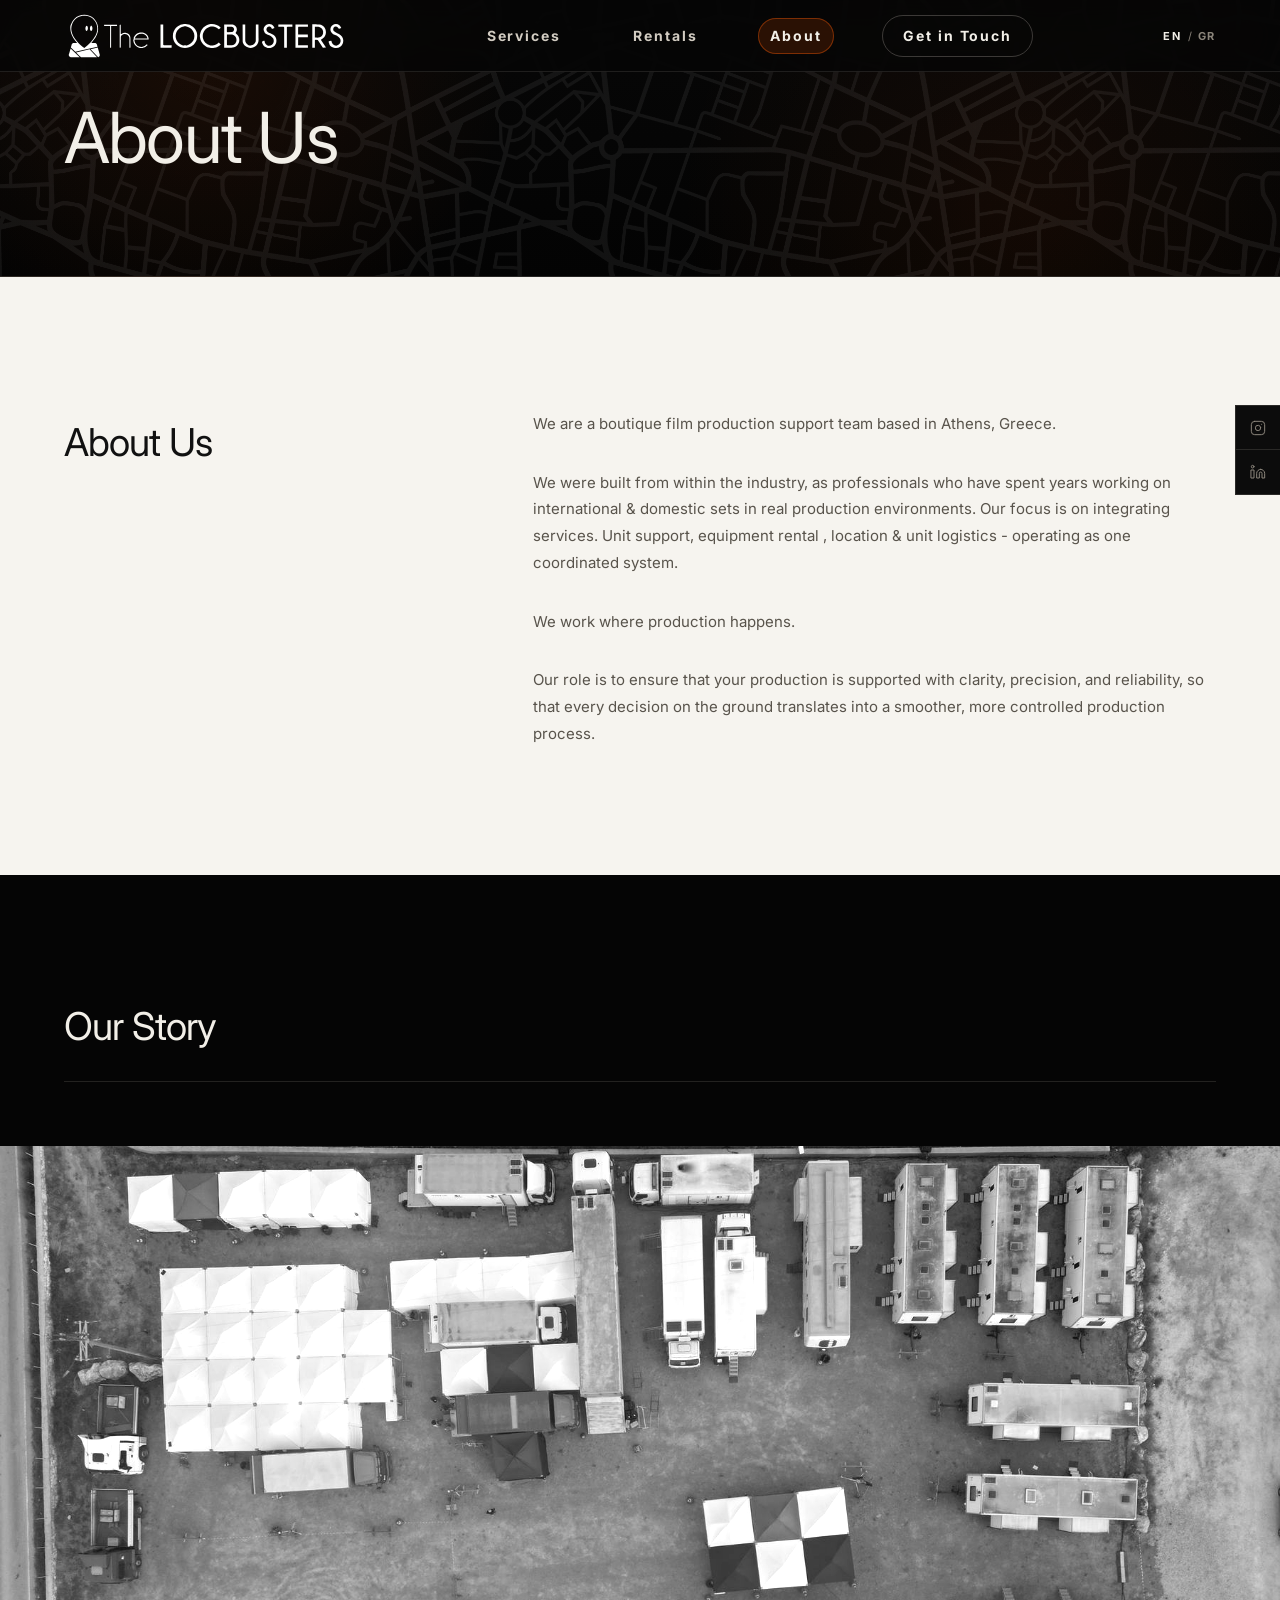
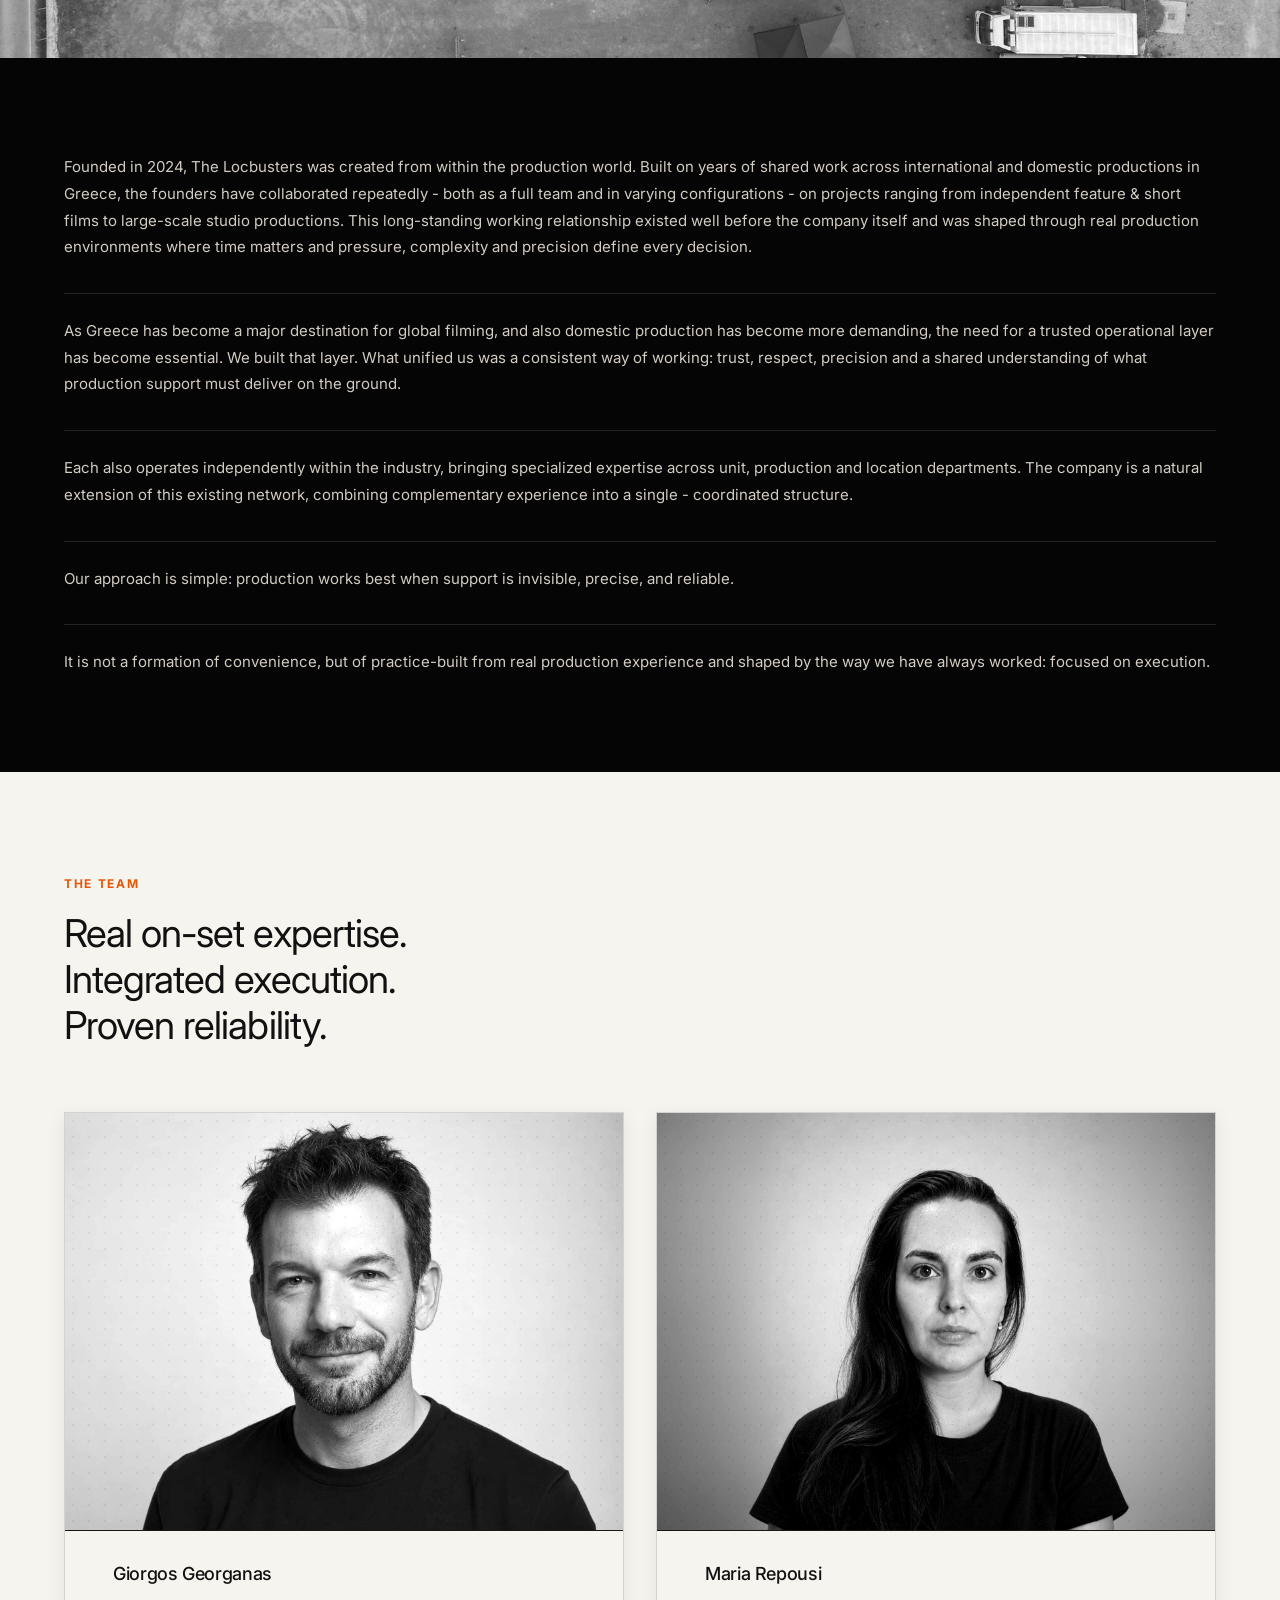
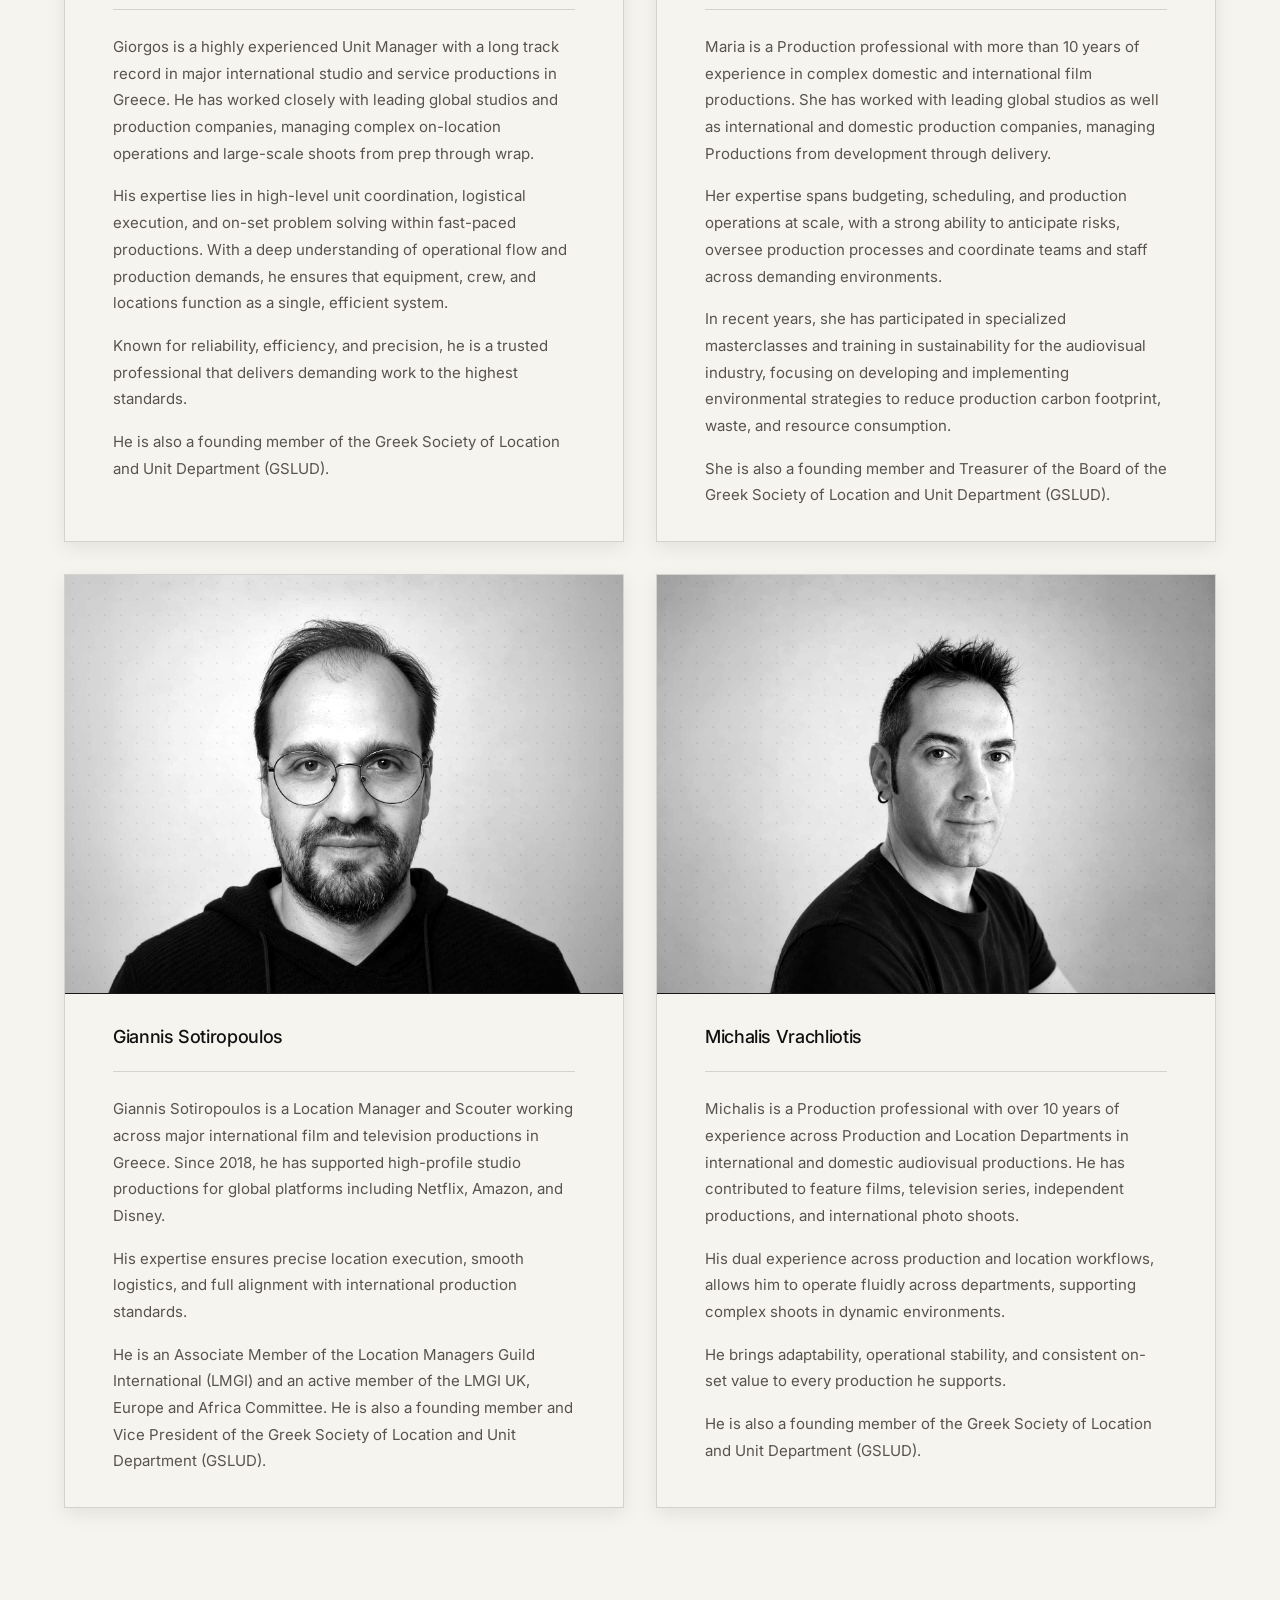
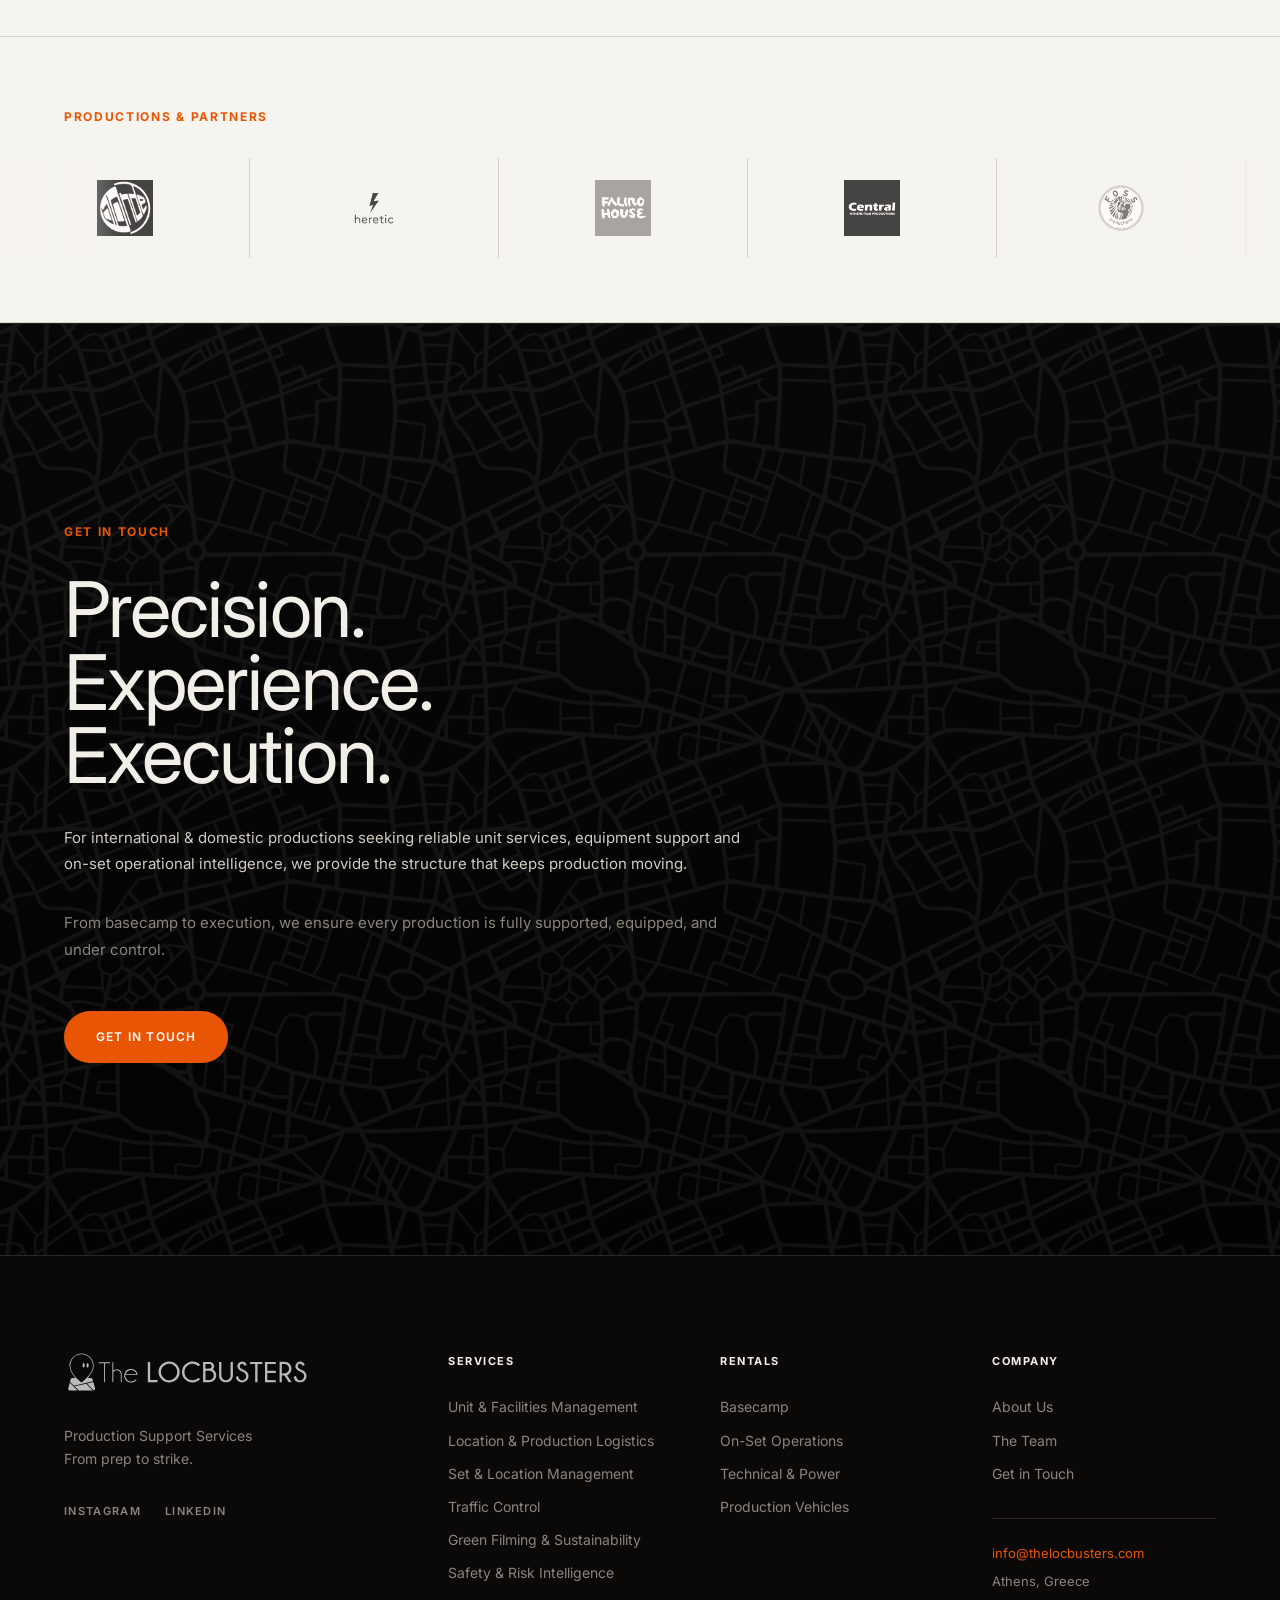
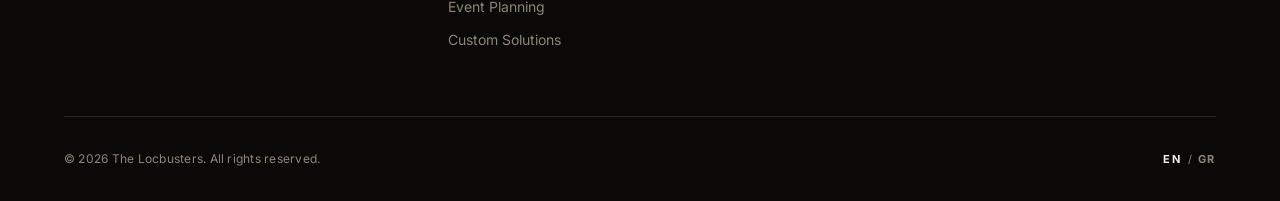
==== about/index.html @ 9f31e363 "Implement clean URLs via folder/index.html structure. - Add about/, services/, rentals/, contact/ su" ====
<!DOCTYPE html>
<html lang="en">
<head>
  <meta charset="UTF-8" />
  <meta name="viewport" content="width=device-width, initial-scale=1.0" />
  <script src="/assets/js/i18n-boot.js?v=20260714a"></script>
  <link rel="icon" type="image/png" href="/assets/images/favicon.png" />
  <title>About The Locbusters | Production Support Team</title>
  <meta name="description" content="Meet The Locbusters — a Greece-based production support team delivering unit, location, and equipment solutions." />

  <!-- Open Graph -->
  <meta property="og:title" content="About The Locbusters" />
  <meta property="og:description" content="A boutique production support company built from real on-set experience in international and domestic productions." />
  <meta property="og:type" content="website" />
  <meta property="og:site_name" content="The Locbusters" />
  <meta property="og:url" content="https://thelocbusters.com/about/" />
  <meta property="og:image" content="https://thelocbusters.com/assets/images/OG_Locbusters.png?v=20260714" />
  <meta property="og:image:alt" content="The Locbusters — Production Support Services in Greece" />

  <!-- Twitter / X -->
  <meta name="twitter:card" content="summary_large_image" />
  <meta name="twitter:title" content="About The Locbusters" />
  <meta name="twitter:description" content="A boutique production support company built from real on-set experience in international and domestic productions." />
  <meta name="twitter:image" content="https://thelocbusters.com/assets/images/OG_Locbusters.png?v=20260714" />

  <link rel="preconnect" href="https://fonts.googleapis.com" />
  <link rel="preconnect" href="https://fonts.gstatic.com" crossorigin />
  <link href="https://fonts.googleapis.com/css2?family=Inter:wght@300;400;500;600&display=swap" rel="stylesheet" />

  <link rel="stylesheet" href="/assets/css/styles.css" />
  <link rel="stylesheet" href="/assets/css/services.css" />
  <link rel="stylesheet" href="/assets/css/about.css" />
  <link rel="stylesheet" href="/assets/css/boutique.css" />
</head>
<body>

  <!-- ================================================
       SOCIAL FLOATING WIDGET
  ================================================ -->
  <div class="social-widget" aria-label="Social Media Links">
    <a href="#" class="social-widget__link" aria-label="Instagram" target="_blank" rel="noopener noreferrer">
      <svg width="16" height="16" viewBox="0 0 24 24" fill="none" stroke="currentColor" stroke-width="1.5" stroke-linecap="round" stroke-linejoin="round">
        <rect x="2" y="2" width="20" height="20" rx="5" ry="5"/>
        <path d="M16 11.37A4 4 0 1 1 12.63 8 4 4 0 0 1 16 11.37z"/>
        <line x1="17.5" y1="6.5" x2="17.51" y2="6.5"/>
      </svg>
    </a>
    <a href="#" class="social-widget__link" aria-label="LinkedIn" target="_blank" rel="noopener noreferrer">
      <svg width="16" height="16" viewBox="0 0 24 24" fill="none" stroke="currentColor" stroke-width="1.5" stroke-linecap="round" stroke-linejoin="round">
        <path d="M16 8a6 6 0 0 1 6 6v7h-4v-7a2 2 0 0 0-2-2 2 2 0 0 0-2 2v7h-4v-7a6 6 0 0 1 6-6z"/>
        <rect x="2" y="9" width="4" height="12"/>
        <circle cx="4" cy="4" r="2"/>
      </svg>
    </a>
  </div>

  <!-- ================================================
       HEADER
  ================================================ -->
  <header class="header" id="header">
    <div class="container">
      <div class="header__inner">
        <a href="/" class="header__logo" aria-label="The Locbusters Home">
          <img src="/assets/images/logo.svg" alt="The Locbusters" class="header__logo-img" />
        </a>
        <nav class="header__nav" aria-label="Main navigation">
          <a href="/services/" class="header__nav-link" data-i18n="nav.services">Services</a>
          <a href="/rentals/" class="header__nav-link" data-i18n="nav.rentals">Rentals</a>
          <a href="/about/" class="header__nav-link header__nav-link--active" data-i18n="nav.about">About</a>
          <a href="/contact/" class="header__nav-link header__nav-link--cta" data-i18n="nav.contact">Get in Touch</a>
        </nav>
        <div class="header__actions">
          <div class="lang-switch">
            <button class="lang-switch__btn active" data-lang="en">EN</button>
            <span class="lang-switch__sep">/</span>
            <button class="lang-switch__btn" data-lang="gr">GR</button>
          </div>
          <button class="hamburger" id="hamburger" aria-label="Toggle menu" aria-expanded="false">
            <span class="hamburger__line"></span>
            <span class="hamburger__line"></span>
          </button>
        </div>
      </div>
    </div>
  </header>

  <div class="mobile-menu" id="mobileMenu" aria-hidden="true">
    <nav class="mobile-menu__nav">
      <a href="/services/" class="mobile-menu__link" data-i18n="nav.services">Services</a>
      <a href="/rentals/" class="mobile-menu__link" data-i18n="nav.rentals">Rentals</a>
      <a href="/about/" class="mobile-menu__link" data-i18n="nav.about">About</a>
      <a href="/contact/" class="mobile-menu__link" data-i18n="nav.contact">Get in Touch</a>
    </nav>
    <div class="mobile-menu__footer">
      <div class="lang-switch">
        <button class="lang-switch__btn active" data-lang="en">EN</button>
        <span class="lang-switch__sep">/</span>
        <button class="lang-switch__btn" data-lang="gr">GR</button>
      </div>
      <div class="mobile-menu__social">
        <a href="#">IG</a><a href="#">LN</a>
      </div>
    </div>
  </div>

  <main>

    <!-- ================================================
         01 HERO
    ================================================ -->
    <section class="pg-hero pg-hero--about">
      <div class="pg-hero__bg-grid" aria-hidden="true"></div>
      <div class="container">
        <div class="abt-hero__inner abt-hero__inner--solo">
          <div class="abt-hero__content">
            <h1 class="pg-hero__title" data-i18n="aboutPage.title">About Us</h1>
          </div>
        </div>
      </div>
    </section>

    <!-- ================================================
         03 ABOUT + STORY (MERGED)
    ================================================ -->
    <section class="abt-text section section--light" aria-labelledby="abt-heading">
      <div class="container">
        <div class="abt-text__inner">
          <div class="abt-text__label reveal">
            <h2 class="abt-text__heading" id="abt-heading" data-i18n="aboutPage.abtHeading">About Us</h2>
          </div>
          <div class="abt-text__body reveal">
            <p data-i18n="aboutPage.abt.p1">We are a boutique film production support team based in Athens, Greece.</p>
            <p data-i18n="aboutPage.abt.p2">We were built from within the industry, as professionals who have spent years working on international &amp; domestic sets in real production environments.</p>
            <p data-i18n="aboutPage.abt.p3">Our focus is on integrating services. Unit support, equipment rental , location &amp; unit logistics - operating as one coordinated system.</p>
            <p data-i18n="aboutPage.abt.p4">We work where production happens.</p>
            <p data-i18n="aboutPage.abt.p5">Our role is to ensure that your production is supported with clarity, precision, and reliability, so that every decision on the ground translates into a smoother, more controlled production process.</p>
          </div>
        </div>
      </div>
    </section>

    <section class="abt-story section" aria-labelledby="story-heading">
      <div class="container">

        <div class="abt-story__header reveal">
          <h2 class="section-title" id="story-heading" data-i18n="aboutPage.storyLabel">Our Story</h2>
        </div>

      </div>

      <div class="abt-story__media reveal">
        <img src="/assets/images/story-aerial.jpg" alt="Aerial view of a production set in Greece" class="abt-story__media-img" loading="lazy" />
      </div>

      <div class="container">

        <div class="abt-story__prose reveal">
          <p class="abt-story__para" data-i18n="aboutPage.story.p1">Founded in 2024, The Locbusters was created from within the production world. Built on years of shared work across international and domestic productions, the founders have collaborated repeatedly - both as a full team and in varying configurations - on projects ranging from independent feature &amp; short films to large-scale studio productions.</p>
          <p class="abt-story__para" data-i18n="aboutPage.story.p1b">This long-standing working relationship existed well before the company itself and was shaped through real production environments where time matters and pressure, complexity and precision define every decision.</p>
          <p class="abt-story__para" data-i18n="aboutPage.story.p2">As Greece has become a major destination for global filming, and also domestic production has become more demanding, the need for a trusted operational layer has become essential. We built that layer.</p>
          <p class="abt-story__para" data-i18n="aboutPage.story.p2b">What unified us was a consistent way of working: trust, respect, precision and a shared understanding of what production support must deliver on the ground.</p>
          <p class="abt-story__para" data-i18n="aboutPage.story.p3">Each also operates independently within the industry, bringing specialized expertise across unit, production and location departments. The company is a natural extension of this existing network, combining complementary experience into a single coordinated structure.</p>
          <p class="abt-story__para" data-i18n="aboutPage.story.p4">Our approach is simple: production works best when support is invisible, precise, and reliable.</p>
          <p class="abt-story__para" data-i18n="aboutPage.story.p5">It is not a formation of convenience, but of practice - built from real production experience and shaped by the way we have always worked: focused on execution.</p>
        </div>
      </div>
    </section>

    <!-- ================================================
         05 TEAM
    ================================================ -->
    <section class="abt-team section section--light" id="team" aria-labelledby="team-heading">
      <div class="container">

        <div class="section-header abt-team__header reveal">
          <p class="section-label" data-i18n="aboutPage.teamLabel">The Team</p>
          <div>
            <h2 class="section-title section-title--dark" id="team-heading" data-i18n="aboutPage.teamHeading">Real on-set expertise.<br />Integrated execution.<br />Proven reliability.</h2>
          </div>
        </div>

        <div class="team-grid">

          <!-- Giorgos Georganas -->
          <article class="team-member reveal" aria-label="Giorgos Georganas">
            <div class="team-member__photo" aria-hidden="true">
              <img src="/assets/images/Portraits/George.jpeg" alt="Giorgos Georganas" class="team-member__img" />
              <div class="team-member__photo-grid"></div>
            </div>
            <div class="team-member__body">
              <div class="team-member__header">
                <h3 class="team-member__name" data-i18n="aboutPage.giorgos.name">Giorgos Georganas</h3>
              </div>
              <div class="team-member__bio">
                <p data-i18n="aboutPage.giorgos.bio1">Giorgos is a highly experienced Unit Manager with a long track record in major international studio and service productions in Greece.</p>
                <p data-i18n="aboutPage.giorgos.bio2">He has worked closely with leading global studios and production companies, managing complex on-location operations and large-scale shoots from prep through wrap. His expertise lies in high-level unit coordination, logistical execution, and on-set problem solving within fast-paced productions.</p>
                <p data-i18n="aboutPage.giorgos.bio3">With a deep understanding of operational flow and production demands, he ensures that equipment, crew, and locations function as a single, efficient system. Known for reliability, efficiency, and precision, he is a trusted professional that delivers demanding work to the highest standards.</p>
                <p data-i18n="aboutPage.giorgos.bio4">He is also a founding member of the Greek Society of Location and Unit Department (GSLUD).</p>
              </div>
            </div>
          </article>

          <!-- Maria Repousi -->
          <article class="team-member reveal" aria-label="Maria Repousi">
            <div class="team-member__photo" aria-hidden="true">
              <img src="/assets/images/Portraits/Maria.jpeg" alt="Maria Repousi" class="team-member__img" />
              <div class="team-member__photo-grid"></div>
            </div>
            <div class="team-member__body">
              <div class="team-member__header">
                <h3 class="team-member__name" data-i18n="aboutPage.maria.name">Maria Repousi</h3>
              </div>
              <div class="team-member__bio">
                <p data-i18n="aboutPage.maria.bio1">Maria is a Production professional with more than 10 years of experience in complex domestic and international film productions. She has worked with leading global studios as well as international and domestic production companies, managing Productions from development through delivery.</p>
                <p data-i18n="aboutPage.maria.bio2">Her expertise spans budgeting, scheduling, and production operations at scale, with a strong ability to anticipate risks, oversee production processes and coordinate teams and staff across demanding environments.</p>
                <p data-i18n="aboutPage.maria.bio3">In recent years, she has participated in specialized masterclasses and training in sustainability for the audiovisual industry, focusing on developing and implementing environmental strategies to reduce production carbon footprint, waste, and resource consumption.</p>
                <p data-i18n="aboutPage.maria.bio4"></p>
                <p data-i18n="aboutPage.maria.bio5">She is also a founding member and Treasurer of the Board of the Greek Society of Location and Unit Department (GSLUD).</p>
              </div>
            </div>
          </article>

          <!-- Giannis Sotiropoulos -->
          <article class="team-member reveal" aria-label="Giannis Sotiropoulos">
            <div class="team-member__photo" aria-hidden="true">
              <img src="/assets/images/Portraits/Giannis.jpeg" alt="Giannis Sotiropoulos" class="team-member__img" />
              <div class="team-member__photo-grid"></div>
            </div>
            <div class="team-member__body">
              <div class="team-member__header">
                <h3 class="team-member__name" data-i18n="aboutPage.giannis.name">Giannis Sotiropoulos</h3>
              </div>
              <div class="team-member__bio">
                <p data-i18n="aboutPage.giannis.bio1">Giannis Sotiropoulos is a Location Manager and Scouter working across major international film and television productions in Greece. Since 2018, he has supported high-profile studio productions for global platforms including Netflix, Amazon, and Disney.</p>
                <p data-i18n="aboutPage.giannis.bio2">His expertise ensures precise location execution, smooth logistics, and full alignment with international production standards.</p>
                <p data-i18n="aboutPage.giannis.bio3">He is an Associate Member of the Location Managers Guild International (LMGI) and an active member of the LMGI UK, Europe and Africa Committee. He is also a founding member and Vice President of the Greek Society of Location and Unit Department (GSLUD).</p>
              </div>
            </div>
          </article>

          <!-- Michalis Vrachliotis -->
          <article class="team-member reveal" aria-label="Michalis Vrachliotis">
            <div class="team-member__photo" aria-hidden="true">
              <img src="/assets/images/Portraits/Michalis.jpeg" alt="Michalis Vrachliotis" class="team-member__img" />
              <div class="team-member__photo-grid"></div>
            </div>
            <div class="team-member__body">
              <div class="team-member__header">
                <h3 class="team-member__name" data-i18n="aboutPage.michalis.name">Michalis Vrachliotis</h3>
              </div>
              <div class="team-member__bio">
                <p data-i18n="aboutPage.michalis.bio1">Michalis is a Production professional with over 10 years of experience across Production and Location Departments in international and domestic audiovisual productions. He has contributed to feature films, television series, independent productions, and international photo shoots.</p>
                <p data-i18n="aboutPage.michalis.bio2">His dual experience across production and location workflows, allows him to operate fluidly across departments, supporting complex shoots in dynamic environments.</p>
                <p data-i18n="aboutPage.michalis.bio3">He brings adaptability, operational stability, and consistent on-set value to every production he supports.</p>
                <p data-i18n="aboutPage.michalis.bio4">He is also a founding member of the Greek Society of Location and Unit Department (GSLUD).</p>
              </div>
            </div>
          </article>

        </div>
      </div>
    </section>

    <!-- ================================================
         CLIENT STRIP
    ================================================ -->
    <section class="clients" aria-labelledby="clients-heading">
      <div class="container">
        <p class="clients__label section-label" id="clients-heading" data-i18n="clients.label">Productions &amp; Partners</p>
      </div>
      <div class="clients__marquee-wrap" data-i18n-aria-label="clients.marqueeAria" aria-label="Productions we have supported">
        <div class="clients__marquee" aria-hidden="true">
          <div class="clients__track">
            <div class="clients__logo-wrap"><img src="/assets/images/clients/clients-blonde.png" alt="Blonde" class="clients__logo" /></div>
            <div class="clients__logo-wrap"><img src="/assets/images/clients/clients-heretic.png" alt="Heretic" class="clients__logo" /></div>
            <div class="clients__logo-wrap"><img src="/assets/images/clients/clients-faliro_house.jpg" alt="Faliro House Productions" class="clients__logo" /></div>
            <div class="clients__logo-wrap"><img src="/assets/images/clients/clients-central.png" alt="Central Athens" class="clients__logo" /></div>
            <div class="clients__logo-wrap"><img src="/assets/images/clients/clients-foss.png" alt="Foss Productions" class="clients__logo" /></div>
            <div class="clients__logo-wrap"><img src="/assets/images/clients/clients-avaton.jpg" alt="Avaton Films" class="clients__logo" /></div>
            <div class="clients__logo-wrap"><img src="/assets/images/clients/clients-boo.png" alt="Boo Productions" class="clients__logo" /></div>
            <!-- Duplicated for seamless loop -->
            <div class="clients__logo-wrap"><img src="/assets/images/clients/clients-blonde.png" alt="Blonde" class="clients__logo" /></div>
            <div class="clients__logo-wrap"><img src="/assets/images/clients/clients-heretic.png" alt="Heretic" class="clients__logo" /></div>
            <div class="clients__logo-wrap"><img src="/assets/images/clients/clients-faliro_house.jpg" alt="Faliro House Productions" class="clients__logo" /></div>
            <div class="clients__logo-wrap"><img src="/assets/images/clients/clients-central.png" alt="Central Athens" class="clients__logo" /></div>
            <div class="clients__logo-wrap"><img src="/assets/images/clients/clients-foss.png" alt="Foss Productions" class="clients__logo" /></div>
            <div class="clients__logo-wrap"><img src="/assets/images/clients/clients-avaton.jpg" alt="Avaton Films" class="clients__logo" /></div>
            <div class="clients__logo-wrap"><img src="/assets/images/clients/clients-boo.png" alt="Boo Productions" class="clients__logo" /></div>
          </div>
        </div>
      </div>
    </section>

    <!-- ================================================
         CTA
    ================================================ -->
    <section class="cta-section" id="contact" aria-labelledby="cta-heading">
      <div class="container">
        <div class="cta-section__inner reveal">
          <p class="section-label" data-i18n="cta.label">Get in Touch</p>
          <h2 class="cta-section__title" id="cta-heading" data-i18n="cta.title">
            Precision. Experience. Execution.
          </h2>
          <p class="cta-section__sub" data-i18n="cta.sub">
            For international &amp; domestic productions seeking reliable unit services, equipment support and on-set operational intelligence, we provide the structure that keeps production moving.
          </p>
          <p class="cta-section__body" data-i18n="cta.body">
            From basecamp to execution, we ensure every production is fully supported, equipped, and under control.
          </p>
          <a href="/contact/" class="btn btn--primary" data-i18n="cta.btn">Get in Touch</a>
        </div>
      </div>
    </section>

  </main>

  <!-- ================================================
       FOOTER
  ================================================ -->
  <footer class="footer" aria-label="Site footer">
    <div class="container">
      <div class="footer__top">
        <div class="footer__brand">
          <a href="/" class="footer__logo">
            <img src="/assets/images/logo.svg" alt="The Locbusters" class="footer__logo-img" />
          </a>
          <p class="footer__tagline" data-i18n="footer.tagline">Production Support Services<br />From prep to strike.</p>
          <div class="footer__social">
            <a href="#" class="footer__social-link" target="_blank" rel="noopener noreferrer">Instagram</a>
            <a href="#" class="footer__social-link" target="_blank" rel="noopener noreferrer">LinkedIn</a>
          </div>
        </div>
        <div class="footer__nav-group">
          <p class="footer__nav-title" data-i18n="footer.servicesTitle">Services</p>
          <nav>
            <a href="/services/#unit-facilities" class="footer__nav-link" data-i18n="footer.s1">Unit &amp; Facilities Management</a>
            <a href="/services/#location-logistics" class="footer__nav-link" data-i18n="footer.s2">Location &amp; Production Logistics</a>
            <a href="/services/#set-location" class="footer__nav-link" data-i18n="footer.s3">Set &amp; Location Management</a>
            <a href="/services/#traffic-control" class="footer__nav-link" data-i18n="footer.s4">Traffic Control</a>
            <a href="/services/#green-filming" class="footer__nav-link" data-i18n="footer.s5">Green Filming &amp; Sustainability</a>
            <a href="/services/#safety-risk" class="footer__nav-link" data-i18n="footer.s6">Safety &amp; Risk Intelligence</a>
            <a href="/services/#event-planning" class="footer__nav-link" data-i18n="footer.s7">Event Planning</a>
            <a href="/services/#custom-solutions" class="footer__nav-link" data-i18n="footer.s8">Custom Solutions</a>
          </nav>
        </div>
        <div class="footer__nav-group">
          <p class="footer__nav-title" data-i18n="footer.rentalsTitle">Rentals</p>
          <nav>
            <a href="/rentals/#basecamp" class="footer__nav-link" data-i18n="footer.r1">Basecamp</a>
            <a href="/rentals/#on-set-ops" class="footer__nav-link" data-i18n="footer.r2">On-Set Operations</a>
            <a href="/rentals/#technical-power" class="footer__nav-link" data-i18n="footer.r3">Technical &amp; Power</a>
            <a href="/rentals/#vehicles" class="footer__nav-link" data-i18n="footer.r4">Production Vehicles</a>
          </nav>
        </div>
        <div class="footer__nav-group">
          <p class="footer__nav-title" data-i18n="footer.companyTitle">Company</p>
          <nav>
            <a href="/about/" class="footer__nav-link" data-i18n="footer.about">About Us</a>
            <a href="/about/#team" class="footer__nav-link" data-i18n="footer.team">The Team</a>
            <a href="/contact/" class="footer__nav-link" data-i18n="footer.contact">Get in Touch</a>
          </nav>
          <div class="footer__contact">
            <a href="mailto:info@thelocbusters.com" class="footer__contact-link">info@thelocbusters.com</a>
            <p class="footer__contact-text" data-i18n="footer.location">Athens, Greece</p>
          </div>
        </div>
      </div>
      <div class="footer__bottom">
        <p class="footer__copy" data-i18n="footer.copy">&copy; 2026 The Locbusters. All rights reserved.</p>
        <div class="footer__bottom-right">
          <div class="lang-switch">
            <button class="lang-switch__btn active" data-lang="en">EN</button>
            <span class="lang-switch__sep">/</span>
            <button class="lang-switch__btn" data-lang="gr">GR</button>
          </div>
        </div>
      </div>
    </div>
  </footer>

  <script src="/assets/js/main.js?v=20260714a"></script>

</body>
</html>
---- assets/css/styles.css ----
/* ==========================================================
   THE LOCBUSTERS - Main Stylesheet
   Design System: Minimal · Operational · Premium
   ========================================================== */

/* ----------------------------------------------------------
   01. DESIGN TOKENS
   ---------------------------------------------------------- */
:root {
  /* Colors - Dark base with light accent sections */
  --c-bg:           #0A0A0A;
  --c-surface:      #111111;
  --c-surface-2:    #181818;
  --c-dark:         #050505;

  --c-light-bg:     #F6F4F0;
  --c-light-surface:#ECEAE6;

  --c-text:         #F0EDE6;
  --c-text-dim:     #A8A49E;
  --c-text-muted:   #5A5752;

  --c-dark-text:    #0A0A0A;
  --c-dark-text-dim:#4A4845;

  --c-accent:       #E85505;
  --c-accent-hover: #F16A22;

  --c-border:       rgba(240, 237, 230, 0.07);
  --c-border-med:   rgba(240, 237, 230, 0.12);
  --c-border-hover: rgba(240, 237, 230, 0.22);

  --c-border-dark:  rgba(10, 10, 10, 0.08);

  /* Typography */
  --font: 'Inter', -apple-system, BlinkMacSystemFont, 'Segoe UI', sans-serif;

  /* Spacing (8px grid) */
  --sp-1:  0.5rem;    /* 8px  */
  --sp-2:  1rem;      /* 16px */
  --sp-3:  1.5rem;    /* 24px */
  --sp-4:  2rem;      /* 32px */
  --sp-5:  3rem;      /* 48px */
  --sp-6:  4rem;      /* 64px */
  --sp-7:  6rem;      /* 96px */
  --sp-8:  8rem;      /* 128px */
  --sp-9:  12rem;     /* 192px */

  /* Layout */
  --max-w:      1400px;
  --gutter:     clamp(1.5rem, 5vw, 5rem);
  --header-h:   72px;

  /* Transitions */
  --t-fast:   0.15s ease;
  --t-base:   0.3s cubic-bezier(0.4, 0, 0.2, 1);
  --t-slow:   0.6s cubic-bezier(0.4, 0, 0.2, 1);
}

/* ----------------------------------------------------------
   02. RESET & BASE
   ---------------------------------------------------------- */
*, *::before, *::after {
  box-sizing: border-box;
  margin: 0;
  padding: 0;
}

html {
  font-size: 16px;
  scroll-behavior: smooth;
  -webkit-font-smoothing: antialiased;
  -moz-osx-font-smoothing: grayscale;
  text-rendering: optimizeLegibility;
  /* Keep horizontal overflow off body — iOS Safari breaks position:fixed when body clips overflow */
}

body {
  font-family: var(--font);
  background-color: var(--c-bg);
  color: var(--c-text);
  line-height: 1.65;
}

main {
  overflow-x: clip;
}

@supports not (overflow: clip) {
  main {
    overflow-x: hidden;
  }
}

a {
  color: inherit;
  text-decoration: none;
}

img, svg {
  display: block;
  max-width: 100%;
}

ul, ol {
  list-style: none;
}

button {
  cursor: pointer;
  border: none;
  background: none;
  font-family: inherit;
  color: inherit;
}

/* ----------------------------------------------------------
   03. LAYOUT UTILITIES
   ---------------------------------------------------------- */
.container {
  width: 100%;
  max-width: var(--max-w);
  margin: 0 auto;
  padding: 0 var(--gutter);
}

.section {
  padding: var(--sp-8) 0;
}

.section--light {
  background-color: var(--c-light-bg);
  color: var(--c-dark-text);
}

.section--dark {
  background-color: var(--c-dark);
}

.section-header {
  display: grid;
  grid-template-columns: auto 1fr;
  gap: var(--sp-5);
  align-items: start;
  margin-bottom: var(--sp-7);
  padding-bottom: var(--sp-5);
  border-bottom: 1px solid var(--c-border);
}

.section--light .section-header {
  border-bottom-color: var(--c-border-dark);
}

/* ----------------------------------------------------------
   04. TYPOGRAPHY SYSTEM
   ---------------------------------------------------------- */
.section-label {
  font-size: 0.6875rem;
  font-weight: 600;
  letter-spacing: 0.18em;
  text-transform: uppercase;
  color: var(--c-accent);
  padding-top: 0.35rem;
}

.section-title {
  font-size: clamp(1.625rem, 3vw, 2.625rem);
  font-weight: 400;
  letter-spacing: -0.025em;
  line-height: 1.12;
  color: var(--c-text);
}

.section-title--dark {
  color: var(--c-dark-text);
}

/* ----------------------------------------------------------
   05. BUTTONS & LINKS
   ---------------------------------------------------------- */
.btn {
  display: inline-flex;
  align-items: center;
  justify-content: center;
  gap: var(--sp-1);
  min-height: 2.75rem;
  font-size: 0.75rem;
  font-weight: 600;
  letter-spacing: 0.1em;
  text-transform: uppercase;
  padding: 1rem 2rem;
  transition: var(--t-base);
  white-space: nowrap;
}

.btn--primary {
  background-color: var(--c-text);
  color: var(--c-bg);
}

.btn--primary:hover {
  background-color: var(--c-accent);
  color: var(--c-dark);
}

.btn--outline {
  border: 1px solid var(--c-border-med);
  color: var(--c-text);
}

.btn--outline:hover {
  border-color: var(--c-border-hover);
  background-color: rgba(240, 237, 230, 0.04);
}

.btn--large {
  padding: 1.25rem 3rem;
  font-size: 0.8125rem;
}

.link-arrow {
  display: inline-flex;
  align-items: center;
  gap: 0.4rem;
  font-size: 0.75rem;
  font-weight: 600;
  letter-spacing: 0.12em;
  text-transform: uppercase;
  color: var(--c-accent);
  transition: var(--t-base);
}

.link-arrow::after {
  content: '→';
  transition: transform var(--t-base);
}

.link-arrow:hover::after {
  transform: translateX(4px);
}

.link-arrow--dark {
  color: var(--c-dark-text);
}

.link-arrow--dark::after {
  color: var(--c-accent);
}

/* ----------------------------------------------------------
   06. SCROLL REVEAL ANIMATION
   ---------------------------------------------------------- */
.reveal {
  opacity: 0;
  transform: translateY(24px);
  transition: opacity 0.7s cubic-bezier(0.4, 0, 0.2, 1),
              transform 0.7s cubic-bezier(0.4, 0, 0.2, 1);
}

.reveal.is-visible {
  opacity: 1;
  transform: translateY(0);
}

.reveal:nth-child(2) { transition-delay: 0.08s; }
.reveal:nth-child(3) { transition-delay: 0.16s; }
.reveal:nth-child(4) { transition-delay: 0.24s; }
.reveal:nth-child(5) { transition-delay: 0.32s; }
.reveal:nth-child(6) { transition-delay: 0.40s; }

/* ----------------------------------------------------------
   07. SOCIAL FLOATING WIDGET
   ---------------------------------------------------------- */
.social-widget {
  position: fixed;
  right: 0;
  top: 50%;
  transform: translateY(-50%);
  z-index: 90;
  display: flex;
  flex-direction: column;
  gap: 0;
  background: var(--c-surface);
  border: 1px solid var(--c-border);
  border-right: none;
}

.social-widget__link {
  display: flex;
  align-items: center;
  justify-content: center;
  width: 44px;
  height: 44px;
  color: var(--c-text-muted);
  transition: var(--t-base);
  border-bottom: 1px solid var(--c-border);
}

.social-widget__link:last-child {
  border-bottom: none;
}

.social-widget__link:hover {
  color: var(--c-text);
  background-color: var(--c-surface-2);
}

/* ----------------------------------------------------------
   08. HEADER
   ---------------------------------------------------------- */
.header {
  position: fixed;
  top: 0;
  left: 0;
  right: 0;
  z-index: 1000;
  height: var(--header-h);
  -webkit-transform: translateZ(0);
  transform: translateZ(0);
  transition: background-color var(--t-base), border-color var(--t-base);
  border-bottom: 1px solid transparent;
}

.header.is-scrolled {
  background-color: rgba(10, 10, 10, 0.92);
  backdrop-filter: blur(16px);
  -webkit-backdrop-filter: blur(16px);
  border-bottom-color: var(--c-border);
}

.header__inner {
  display: flex;
  align-items: center;
  justify-content: space-between;
  height: var(--header-h);
  gap: var(--sp-4);
}

/* Logo */
.header__logo {
  flex-shrink: 0;
  display: flex;
  align-items: center;
}

.header__logo-img {
  height: 46px;
  width: auto;
}

/* Nav */
.header__nav {
  display: flex;
  align-items: center;
  gap: var(--sp-5);
}

.header__nav-link {
  font-size: 0.8rem;
  font-weight: 500;
  letter-spacing: 0.06em;
  color: var(--c-text-dim);
  transition: color var(--t-fast);
  position: relative;
}

.header__nav-link::after {
  content: '';
  position: absolute;
  bottom: -3px;
  left: 0;
  width: 0;
  height: 1px;
  background: var(--c-accent);
  transition: width var(--t-base);
}

.header__nav-link:hover {
  color: var(--c-text);
}

.header__nav-link:hover::after {
  width: 100%;
}

.header__nav-link--cta {
  padding: 0.5rem 1.25rem;
  border: 1px solid var(--c-border-med);
  color: var(--c-text);
  letter-spacing: 0.08em;
  font-size: 0.75rem;
}

.header__nav-link--cta::after {
  display: none;
}

.header__nav-link--cta:hover {
  border-color: var(--c-border-hover);
  background-color: rgba(240, 237, 230, 0.05);
}

/* Header Actions */
.header__actions {
  display: flex;
  align-items: center;
  gap: var(--sp-3);
}

/* Language Switch */
.lang-switch {
  display: flex;
  align-items: center;
  gap: 0.4rem;
}

.lang-switch__btn {
  font-size: 0.6875rem;
  font-weight: 600;
  letter-spacing: 0.1em;
  text-transform: uppercase;
  color: var(--c-text-muted);
  transition: color var(--t-fast);
  padding: 2px 0;
}

.lang-switch__btn.active,
.lang-switch__btn:hover {
  color: var(--c-text);
}

.lang-switch__sep {
  font-size: 0.6875rem;
  color: var(--c-text-muted);
}

.lang-switch--light .lang-switch__btn {
  color: var(--c-dark-text-dim);
}

.lang-switch--light .lang-switch__btn.active,
.lang-switch--light .lang-switch__btn:hover {
  color: var(--c-dark-text);
}

.lang-switch--light .lang-switch__sep {
  color: var(--c-dark-text-dim);
}

/* Hamburger */
.hamburger {
  display: none;
  flex-direction: column;
  align-items: center;
  justify-content: center;
  gap: 5px;
  width: 44px;
  height: 44px;
  margin-right: -10px;
  padding: 0;
  -webkit-appearance: none;
  appearance: none;
}

.hamburger__line {
  display: block;
  width: 24px;
  height: 1.5px;
  background: var(--c-text);
  transition: var(--t-base);
  transform-origin: center;
}

.hamburger.is-open .hamburger__line:first-child {
  transform: translateY(3.25px) rotate(45deg);
}

.hamburger.is-open .hamburger__line:last-child {
  transform: translateY(-3.25px) rotate(-45deg);
}

/* Mobile Menu */
.mobile-menu {
  position: fixed;
  top: var(--header-h);
  left: 0;
  right: 0;
  bottom: 0;
  height: calc(100dvh - var(--header-h));
  background-color: var(--c-surface);
  z-index: 999;
  display: flex;
  flex-direction: column;
  justify-content: space-between;
  padding: var(--sp-5) var(--gutter) var(--sp-5);
  padding-bottom: calc(var(--sp-5) + env(safe-area-inset-bottom, 0px));
  transform: translateX(100%);
  transition: transform 0.4s cubic-bezier(0.4, 0, 0.2, 1);
  -webkit-overflow-scrolling: touch;
  overscroll-behavior: contain;
}

.mobile-menu.is-open {
  transform: translateX(0);
}

.mobile-menu__nav {
  display: flex;
  flex-direction: column;
  gap: var(--sp-1);
}

.mobile-menu__link {
  font-size: clamp(1.75rem, 6vw, 2.5rem);
  font-weight: 400;
  letter-spacing: -0.02em;
  color: var(--c-text-dim);
  padding: var(--sp-2) 0;
  border-bottom: 1px solid var(--c-border);
  transition: color var(--t-fast);
  display: block;
}

.mobile-menu__link:hover {
  color: var(--c-text);
}

.mobile-menu__footer {
  display: flex;
  align-items: center;
  justify-content: space-between;
}

.mobile-menu__social {
  display: flex;
  gap: var(--sp-3);
}

.mobile-menu__footer .lang-switch__btn {
  padding: 0.5rem 0.75rem;
  margin: -0.5rem 0;
}

.mobile-menu__social a {
  font-size: 0.6875rem;
  font-weight: 600;
  letter-spacing: 0.1em;
  text-transform: uppercase;
  color: var(--c-text-muted);
  transition: color var(--t-fast);
  padding: 0.5rem 0.25rem;
}

.mobile-menu__social a:hover {
  color: var(--c-text);
}

/* ----------------------------------------------------------
   09. HERO SECTION
   ---------------------------------------------------------- */
.hero {
  position: relative;
  min-height: 100svh;
  display: flex;
  flex-direction: column;
  justify-content: flex-start;
  padding-top: calc(var(--header-h) + var(--sp-6));
  padding-bottom: var(--sp-8);
  overflow: hidden;
}

/* Subtle grid background */
.hero__bg-grid {
  position: absolute;
  inset: 0;
  background-image:
    linear-gradient(rgba(240, 237, 230, 0.025) 1px, transparent 1px),
    linear-gradient(90deg, rgba(240, 237, 230, 0.025) 1px, transparent 1px);
  background-size: 64px 64px;
  pointer-events: none;
}

.hero__container {
  display: grid;
  grid-template-columns: 1fr auto;
  gap: var(--sp-6);
  align-items: start;
  position: relative;
  z-index: 1;
}

/* Eyebrow */
.hero__eyebrow {
  font-size: 0.6875rem;
  font-weight: 600;
  letter-spacing: 0.18em;
  text-transform: uppercase;
  color: var(--c-text-muted);
  margin-bottom: var(--sp-4);
}

/* Title */
.hero__title {
  font-size: clamp(3.5rem, 6.5vw, 6.75rem);
  font-weight: 300;
  letter-spacing: -0.04em;
  line-height: 1.2;
  margin-bottom: var(--sp-5);
  display: flex;
  flex-direction: column;
  gap: 0.12em;
}

.hero__title-line {
  display: block;
}

.hero__title-line--accent {
  color: var(--c-text-dim);
}

/* Subtitle */
.hero__subtitle {
  font-size: clamp(0.75rem, 1.2vw, 0.9rem);
  font-weight: 400;
  letter-spacing: 0.05em;
  color: var(--c-text-muted);
  margin-bottom: var(--sp-3);
  text-transform: uppercase;
}

/* Body */
.hero__body {
  font-size: clamp(0.875rem, 1.2vw, 1rem);
  font-weight: 400;
  color: var(--c-text-dim);
  max-width: 520px;
  line-height: 1.75;
  margin-bottom: var(--sp-5);
}

/* CTAs */
.hero__ctas {
  display: flex;
  gap: var(--sp-2);
  flex-wrap: wrap;
}

/* Info Card */
.hero__info-card {
  flex-shrink: 0;
  align-self: end;
  margin-bottom: 0.5rem;
}

.hero__info-card-inner {
  border: 1px solid var(--c-border);
  padding: var(--sp-4);
  display: flex;
  flex-direction: column;
  gap: var(--sp-4);
  min-width: 200px;
}

.hero__info-item {
  display: flex;
  flex-direction: column;
  gap: 4px;
}

.hero__info-label {
  font-size: 0.625rem;
  font-weight: 600;
  letter-spacing: 0.18em;
  text-transform: uppercase;
  color: var(--c-text-muted);
}

.hero__info-value {
  font-size: 0.875rem;
  font-weight: 400;
  color: var(--c-text-dim);
}

/* Scroll indicator */
.hero__scroll {
  position: absolute;
  bottom: var(--sp-4);
  left: var(--gutter);
  display: flex;
  align-items: center;
  gap: var(--sp-2);
  z-index: 1;
}

.hero__scroll-line {
  display: block;
  width: 40px;
  height: 1px;
  background: var(--c-text-muted);
}

.hero__scroll-text {
  font-size: 0.625rem;
  font-weight: 600;
  letter-spacing: 0.2em;
  text-transform: uppercase;
  color: var(--c-text-muted);
}

/* ----------------------------------------------------------
   10. TRUST / POSITIONING SECTION
   ---------------------------------------------------------- */
.trust {
  background-color: var(--c-light-bg);
  padding: var(--sp-7) 0;
}

.trust__inner {
  display: grid;
  grid-template-columns: 1fr 1fr;
  gap: var(--sp-6);
  align-items: start;
}

.trust__statement {
  font-size: clamp(1.25rem, 2.5vw, 2rem);
  font-weight: 400;
  letter-spacing: -0.02em;
  line-height: 1.3;
  color: var(--c-dark-text);
  font-style: normal;
  border-left: 2px solid var(--c-accent);
  padding-left: var(--sp-3);
}

.trust__pillars {
  display: flex;
  flex-direction: column;
  gap: var(--sp-3);
  padding-top: 0.25rem;
}

.trust__pillar {
  padding: var(--sp-3) 0;
  border-bottom: 1px solid var(--c-border-dark);
}

.trust__pillar:first-child {
  border-top: 1px solid var(--c-border-dark);
}

.trust__pillar p {
  font-size: 0.9375rem;
  color: var(--c-dark-text-dim);
  line-height: 1.65;
}

/* ----------------------------------------------------------
   11. SERVICES SECTION
   ---------------------------------------------------------- */
.services {
  background-color: var(--c-bg);
}

.services__grid {
  display: flex;
  flex-direction: column;
  margin-bottom: var(--sp-6);
}

.service-item {
  display: grid;
  grid-template-columns: 3.5rem 1fr auto;
  gap: var(--sp-4);
  align-items: center;
  padding: var(--sp-4) 0;
  border-bottom: 1px solid var(--c-border);
  transition: var(--t-base);
  cursor: pointer;
}

.service-item:first-child {
  border-top: 1px solid var(--c-border);
}

.service-item:hover {
  padding-left: var(--sp-2);
  border-bottom-color: var(--c-border-med);
}

.service-item__num {
  font-size: 0.6875rem;
  font-weight: 600;
  letter-spacing: 0.1em;
  color: var(--c-text-muted);
  font-variant-numeric: tabular-nums;
}

.service-item__body {
  display: flex;
  flex-direction: column;
  gap: 0.4rem;
}

.service-item__title {
  font-size: clamp(1rem, 1.8vw, 1.3125rem);
  font-weight: 400;
  letter-spacing: -0.01em;
  color: var(--c-text);
  transition: color var(--t-fast);
}

.service-item:hover .service-item__title {
  color: var(--c-accent);
}

.service-item__desc {
  font-size: 0.875rem;
  color: var(--c-text-muted);
  line-height: 1.55;
  max-width: 600px;
}

.service-item__arrow {
  font-size: 1.125rem;
  color: var(--c-text-muted);
  transition: var(--t-base);
}

.service-item:hover .service-item__arrow {
  color: var(--c-accent);
  transform: translateX(4px);
}

.services__footer {
  padding-top: var(--sp-3);
}

/* ----------------------------------------------------------
   12. RENTALS SECTION
   ---------------------------------------------------------- */
.rentals {
  background-color: var(--c-light-bg);
}

.rentals__grid {
  display: grid;
  grid-template-columns: repeat(3, 1fr);
  gap: 1px;
  background-color: var(--c-border-dark);
  border: 1px solid var(--c-border-dark);
  margin-bottom: var(--sp-6);
}

.rental-item {
  display: flex;
  flex-direction: column;
  gap: var(--sp-2);
  padding: var(--sp-5) var(--sp-4);
  background-color: var(--c-light-bg);
  transition: background-color var(--t-base);
  cursor: pointer;
}

.rental-item:hover {
  background-color: var(--c-light-surface);
}

.rental-item__icon {
  color: var(--c-dark-text-dim);
  margin-bottom: var(--sp-1);
  transition: color var(--t-fast);
}

.rental-item:hover .rental-item__icon {
  color: var(--c-accent);
}

.rental-item__title {
  font-size: 1rem;
  font-weight: 500;
  letter-spacing: -0.01em;
  color: var(--c-dark-text);
  line-height: 1.25;
}

.rental-item__desc {
  font-size: 0.8125rem;
  color: var(--c-dark-text-dim);
  line-height: 1.55;
  flex: 1;
}

.rental-item__link {
  font-size: 0.6875rem;
  font-weight: 600;
  letter-spacing: 0.12em;
  text-transform: uppercase;
  color: var(--c-accent);
  margin-top: auto;
  transition: letter-spacing var(--t-base);
}

.rental-item:hover .rental-item__link {
  letter-spacing: 0.18em;
}

.rentals__footer {
  padding-top: var(--sp-3);
}

/* ----------------------------------------------------------
   13. ABOUT SNAPSHOT
   ---------------------------------------------------------- */
.about-snap {
  background-color: var(--c-bg);
}

.about-snap__inner {
  display: grid;
  grid-template-columns: 1fr auto;
  gap: var(--sp-8);
  align-items: start;
}

.about-snap__content {
  display: flex;
  flex-direction: column;
  gap: var(--sp-3);
}

.about-snap__body {
  font-size: 0.9375rem;
  color: var(--c-text-dim);
  line-height: 1.75;
  max-width: 580px;
}

.about-snap__quote {
  font-size: clamp(1rem, 1.8vw, 1.25rem);
  font-weight: 400;
  letter-spacing: -0.01em;
  color: var(--c-text);
  font-style: italic;
  border-left: 2px solid var(--c-accent);
  padding-left: var(--sp-3);
  margin: var(--sp-2) 0;
}

/* Stats */
.about-snap__stats {
  display: grid;
  grid-template-columns: 1fr 1fr;
  gap: 1px;
  background: var(--c-border);
  border: 1px solid var(--c-border);
  align-self: start;
  flex-shrink: 0;
  min-width: 320px;
}

.about-snap__stat {
  display: flex;
  flex-direction: column;
  gap: 0.4rem;
  padding: var(--sp-4);
  background: var(--c-surface);
}

.about-snap__stat-num {
  font-size: clamp(2rem, 3.5vw, 3rem);
  font-weight: 300;
  letter-spacing: -0.04em;
  color: var(--c-text);
  line-height: 1;
}

.about-snap__stat-label {
  font-size: 0.6875rem;
  font-weight: 600;
  letter-spacing: 0.1em;
  text-transform: uppercase;
  color: var(--c-text-muted);
  line-height: 1.4;
}

/* ----------------------------------------------------------
   14. HOW WE WORK
   ---------------------------------------------------------- */
.how-we-work {
  background-color: var(--c-dark);
}

.how-we-work .section-header {
  border-bottom-color: var(--c-border);
  margin-bottom: var(--sp-6);
}

.pillars__grid {
  display: grid;
  grid-template-columns: repeat(4, 1fr);
  gap: 1px;
  background: var(--c-border);
  border: 1px solid var(--c-border);
}

.pillar {
  padding: var(--sp-5) var(--sp-4);
  background: var(--c-dark);
  display: flex;
  flex-direction: column;
  gap: var(--sp-3);
  transition: background-color var(--t-base);
}

.pillar:hover {
  background-color: var(--c-surface);
}

.pillar__num {
  font-size: 0.6875rem;
  font-weight: 600;
  letter-spacing: 0.15em;
  color: var(--c-accent);
  font-variant-numeric: tabular-nums;
}

.pillar__title {
  font-size: 1.0625rem;
  font-weight: 500;
  letter-spacing: -0.01em;
  color: var(--c-text);
  line-height: 1.25;
}

.pillar__desc {
  font-size: 0.875rem;
  color: var(--c-text-muted);
  line-height: 1.65;
}

/* ----------------------------------------------------------
   15. CLIENT / PRODUCTIONS STRIP
   ---------------------------------------------------------- */
.clients {
  background-color: var(--c-light-bg);
  padding: var(--sp-6) 0;
  overflow: hidden;
}

.clients__label {
  margin-bottom: var(--sp-4);
}

.clients__marquee-wrap {
  overflow: hidden;
  position: relative;
}

.clients__marquee-wrap::before,
.clients__marquee-wrap::after {
  content: '';
  position: absolute;
  top: 0;
  bottom: 0;
  width: 120px;
  z-index: 2;
  pointer-events: none;
}

.clients__marquee-wrap::before {
  left: 0;
  background: linear-gradient(to right, var(--c-light-bg), transparent);
}

.clients__marquee-wrap::after {
  right: 0;
  background: linear-gradient(to left, var(--c-light-bg), transparent);
}

.clients__marquee {
  display: flex;
  width: 100%;
}

.clients__track {
  display: flex;
  align-items: center;
  gap: 0;
  animation: marquee 32s linear infinite;
  flex-shrink: 0;
}

.clients__logo-wrap {
  display: flex;
  align-items: center;
  justify-content: center;
  padding: 0 var(--sp-7);
  border-right: 1px solid var(--c-border-dark);
  height: 100px;
  flex-shrink: 0;
}

.clients__logo-wrap:first-child {
  border-left: 1px solid var(--c-border-dark);
}

.clients__logo {
  height: 56px;
  width: auto;
  max-width: 200px;
  object-fit: contain;
  filter: grayscale(1) opacity(0.62) brightness(1.08);
  transition: filter var(--t-base);
}

.clients__marquee-wrap:hover .clients__logo {
  filter: grayscale(1) opacity(0.82) brightness(1.1);
}

@keyframes marquee {
  0%   { transform: translateX(0); }
  100% { transform: translateX(-50%); }
}

.clients__marquee-wrap:hover .clients__track {
  animation-play-state: paused;
}

/* ----------------------------------------------------------
   16. FINAL CTA SECTION
   ---------------------------------------------------------- */
.cta-section {
  background-color: var(--c-surface);
  padding: var(--sp-9) 0;
  border-top: 1px solid var(--c-border);
}

.cta-section__inner {
  max-width: 680px;
  display: flex;
  flex-direction: column;
  gap: var(--sp-4);
}

.cta-section__title {
  font-size: clamp(2.5rem, 6vw, 5.5rem);
  font-weight: 300;
  letter-spacing: -0.04em;
  line-height: 0.95;
  color: var(--c-text);
}

.cta-section__sub {
  font-size: 1rem;
  font-weight: 400;
  color: var(--c-text-dim);
  line-height: 1.65;
}

.cta-section__body {
  font-size: 0.9375rem;
  color: var(--c-text-muted);
  line-height: 1.75;
  padding-bottom: var(--sp-2);
}

/* ----------------------------------------------------------
   17. FOOTER
   ---------------------------------------------------------- */
.footer {
  background-color: var(--c-dark);
  border-top: 1px solid var(--c-border);
  padding: var(--sp-7) 0 var(--sp-4);
}

.footer__top {
  display: grid;
  grid-template-columns: 1.5fr 1fr 1fr 1fr;
  gap: var(--sp-5);
  padding-bottom: var(--sp-6);
  border-bottom: 1px solid var(--c-border);
  margin-bottom: var(--sp-4);
}

/* Footer Brand */
.footer__logo {
  display: inline-block;
  margin-bottom: var(--sp-3);
}

.footer__logo-img {
  height: 40px;
  width: auto;
  opacity: 0.55;
}

.footer__tagline {
  font-size: 0.875rem;
  color: var(--c-text-muted);
  line-height: 1.65;
  margin-bottom: var(--sp-4);
}

.footer__social {
  display: flex;
  gap: var(--sp-3);
}

.footer__social-link {
  font-size: 0.6875rem;
  font-weight: 600;
  letter-spacing: 0.12em;
  text-transform: uppercase;
  color: var(--c-text-muted);
  transition: color var(--t-fast);
}

.footer__social-link:hover {
  color: var(--c-text);
}

/* Footer Nav Groups */
.footer__nav-title {
  font-size: 0.6875rem;
  font-weight: 600;
  letter-spacing: 0.18em;
  text-transform: uppercase;
  color: var(--c-text);
  margin-bottom: var(--sp-3);
}

.footer__nav-group nav {
  display: flex;
  flex-direction: column;
  gap: var(--sp-1);
}

.footer__nav-link {
  font-size: 0.8125rem;
  color: var(--c-text-muted);
  transition: color var(--t-fast);
  line-height: 1.8;
}

.footer__nav-link:hover {
  color: var(--c-text);
}

.footer__contact {
  margin-top: var(--sp-4);
  padding-top: var(--sp-3);
  border-top: 1px solid var(--c-border);
  display: flex;
  flex-direction: column;
  gap: 0.4rem;
}

.footer__contact-link {
  font-size: 0.8125rem;
  color: var(--c-accent);
  transition: color var(--t-fast);
}

.footer__contact-link:hover {
  color: var(--c-accent-hover);
}

.footer__contact-text {
  font-size: 0.8125rem;
  color: var(--c-text-muted);
}

/* Footer Bottom */
.footer__bottom {
  display: flex;
  align-items: center;
  justify-content: space-between;
}

.footer__copy {
  font-size: 0.75rem;
  color: var(--c-text-muted);
  letter-spacing: 0.02em;
}

/* ----------------------------------------------------------
   18. RESPONSIVE - TABLET (≤ 1024px)
   ---------------------------------------------------------- */
@media (max-width: 1024px) {

  :root {
    --gutter: clamp(1.5rem, 4vw, 3rem);
  }

  .header__nav {
    gap: var(--sp-3);
  }

  .hero__container {
    grid-template-columns: 1fr;
    gap: var(--sp-5);
  }

  .hero__info-card {
    display: none;
  }

  .hero__title {
    font-size: clamp(3rem, 10vw, 6.5rem);
  }

  .trust__inner {
    grid-template-columns: 1fr;
    gap: var(--sp-5);
  }

  .trust__statement {
    max-width: 600px;
  }

  .pillars__grid {
    grid-template-columns: repeat(2, 1fr);
  }

  .rentals__grid {
    grid-template-columns: repeat(2, 1fr);
  }

  .about-snap__inner {
    grid-template-columns: 1fr;
    gap: var(--sp-6);
  }

  .about-snap__stats {
    min-width: unset;
    width: 100%;
  }

  .footer__top {
    grid-template-columns: 1fr 1fr;
    gap: var(--sp-5);
  }

  .footer__brand {
    grid-column: 1 / -1;
  }

  .section-header {
    grid-template-columns: 1fr;
    gap: var(--sp-2);
  }
}

/* ----------------------------------------------------------
   19. RESPONSIVE - MOBILE (≤ 768px)
   ---------------------------------------------------------- */
@media (max-width: 768px) {

  :root {
    --gutter: 1.25rem;
    --header-h: 64px;
    --sp-8: 5rem;
    --sp-7: 4rem;
  }

  /* Header */
  .header__nav {
    display: none;
  }

  .hamburger {
    display: flex;
  }

  .header__actions .lang-switch {
    display: none;
  }

  /* Hero */
  .hero {
    min-height: 100svh;
    padding-bottom: var(--sp-7);
    justify-content: flex-start;
  }

  .hero__title {
    font-size: clamp(2.75rem, 14vw, 4.5rem);
  }

  .hero__ctas {
    flex-direction: column;
    gap: var(--sp-2);
  }

  .hero__ctas .btn {
    width: 100%;
    justify-content: center;
  }

  .hero__scroll {
    display: none;
  }

  /* Trust */
  .trust {
    padding: var(--sp-6) 0;
  }

  /* Services */
  .service-item {
    grid-template-columns: 2.5rem 1fr;
  }

  .service-item__arrow {
    display: none;
  }

  /* Rentals */
  .rentals__grid {
    grid-template-columns: 1fr;
  }

  /* Pillars */
  .pillars__grid {
    grid-template-columns: 1fr;
  }

  /* CTA */
  .cta-section {
    padding: var(--sp-8) 0;
  }

  /* Footer */
  .footer__top {
    grid-template-columns: 1fr;
  }

  .footer__brand {
    grid-column: auto;
  }

  .footer__bottom {
    flex-direction: column;
    gap: var(--sp-3);
    align-items: flex-start;
  }

  /* Social widget */
  .social-widget {
    top: auto;
    bottom: var(--sp-3);
    right: var(--sp-2);
    transform: none;
    flex-direction: row;
    border-right: 1px solid var(--c-border);
  }

  .social-widget__link {
    border-bottom: none;
    border-right: 1px solid var(--c-border);
    width: 40px;
    height: 40px;
  }

  .social-widget__link:last-child {
    border-right: none;
  }
}

/* ----------------------------------------------------------
   20. RESPONSIVE - SMALL MOBILE (≤ 480px)
   ---------------------------------------------------------- */
@media (max-width: 480px) {

  .hero__title {
    font-size: clamp(2.5rem, 15vw, 3.5rem);
  }

  .hero__body {
    font-size: 0.875rem;
  }

  .service-item {
    grid-template-columns: 2rem 1fr;
    gap: var(--sp-2);
    padding: var(--sp-3) 0;
  }

  .service-item__title {
    font-size: 0.9375rem;
  }

  .about-snap__stats {
    grid-template-columns: 1fr 1fr;
  }

  .cta-section__title {
    font-size: clamp(2rem, 12vw, 3rem);
  }
}

/* ----------------------------------------------------------
   21. REDUCED MOTION
   ---------------------------------------------------------- */
@media (prefers-reduced-motion: reduce) {
  .reveal {
    opacity: 1;
    transform: none;
    transition: none;
  }

  .clients__track {
    animation: none;
  }

  * {
    transition-duration: 0.01ms !important;
    animation-duration: 0.01ms !important;
  }
}
---- assets/css/services.css ----
/* ==========================================================
   THE LOCBUSTERS - Services Page Styles
   ========================================================== */

/* ----------------------------------------------------------
   ACTIVE NAV STATE
   ---------------------------------------------------------- */
.header__nav-link--active {
  color: var(--c-text);
  pointer-events: none;
}

.header__nav-link--active::after {
  width: 100% !important;
  background: var(--c-text-muted) !important;
}

/* ----------------------------------------------------------
   PAGE HERO
   ---------------------------------------------------------- */
.pg-hero {
  position: relative;
  padding-top: calc(var(--header-h) + var(--sp-3));
  padding-bottom: clamp(var(--sp-5), 5vw, var(--sp-6));
  background-color: var(--c-bg);
  overflow: hidden;
}

.pg-hero__bg-grid {
  position: absolute;
  inset: 0;
  background-image:
    linear-gradient(rgba(240, 237, 230, 0.025) 1px, transparent 1px),
    linear-gradient(90deg, rgba(240, 237, 230, 0.025) 1px, transparent 1px);
  background-size: 64px 64px;
  pointer-events: none;
}

.pg-hero__container {
  display: grid;
  grid-template-columns: minmax(0, 1fr);
  gap: var(--sp-8);
  align-items: start;
  position: relative;
  z-index: 1;
}

/* Breadcrumb */
.pg-hero__breadcrumb {
  display: flex;
  align-items: center;
  gap: 0.6rem;
  font-size: 0.6875rem;
  font-weight: 500;
  letter-spacing: 0.1em;
  text-transform: uppercase;
  color: var(--c-text-muted);
  margin: 0 0 var(--sp-3);
}

.pg-hero__breadcrumb a {
  color: var(--c-text-muted);
  transition: color var(--t-fast);
}

.pg-hero__breadcrumb a:hover {
  color: var(--c-text);
}

/* Title */
.pg-hero__title {
  font-size: clamp(2.5rem, 5.5vw, 5.75rem);
  font-weight: 300;
  letter-spacing: -0.04em;
  line-height: 1.2;
  color: var(--c-text);
  margin-bottom: var(--sp-4);
}

.pg-hero__subtitle {
  font-size: clamp(1rem, 1.6vw, 1.3125rem);
  font-weight: 400;
  letter-spacing: -0.01em;
  color: var(--c-text-dim);
  line-height: 1.5;
  margin-bottom: var(--sp-3);
  max-width: 100%;
}

.pg-hero__body {
  font-size: 0.9375rem;
  color: var(--c-text-muted);
  line-height: 1.75;
  max-width: 100%;
}

/* On-page index */
.pg-hero__index {
  border: 1px solid var(--c-border);
  padding: var(--sp-4);
  min-width: 240px;
  flex-shrink: 0;
  align-self: start;
  position: sticky;
  top: calc(var(--header-h) + var(--sp-3));
}

.pg-hero__index-label {
  font-size: 0.625rem;
  font-weight: 600;
  letter-spacing: 0.18em;
  text-transform: uppercase;
  color: var(--c-text-muted);
  margin-bottom: var(--sp-3);
  padding-bottom: var(--sp-2);
  border-bottom: 1px solid var(--c-border);
}

.pg-hero__index nav {
  display: flex;
  flex-direction: column;
  gap: 2px;
}

.pg-hero__index-link {
  font-size: 0.8125rem;
  font-weight: 400;
  color: var(--c-text-muted);
  padding: 0.45rem 0;
  border-bottom: 1px solid var(--c-border);
  transition: color var(--t-fast), padding-left var(--t-base);
  display: block;
}

.pg-hero__index-link:last-child {
  border-bottom: none;
}

.pg-hero__index-link:hover {
  color: var(--c-accent);
  padding-left: 0.4rem;
}

/* ----------------------------------------------------------
   POSITIONING STRIP
   ---------------------------------------------------------- */
.svc-positioning {
  background-color: var(--c-light-bg);
  padding: var(--sp-7) 0;
}

.svc-positioning__inner {
  display: grid;
  grid-template-columns: 1fr 1fr;
  gap: var(--sp-7);
  align-items: center;
}

.svc-positioning__statement {
  font-size: clamp(1.375rem, 2.5vw, 2.125rem);
  font-weight: 400;
  letter-spacing: -0.025em;
  line-height: 1.25;
  color: var(--c-dark-text);
  border-left: 2px solid var(--c-accent);
  padding-left: var(--sp-3);
}

.svc-positioning__lines {
  display: flex;
  flex-direction: column;
  gap: var(--sp-3);
}

.svc-positioning__lines p {
  font-size: 0.9375rem;
  color: var(--c-dark-text-dim);
  line-height: 1.75;
}

/* ----------------------------------------------------------
   SERVICE BLOCKS
   ---------------------------------------------------------- */
.svc-block {
  padding: var(--sp-8) 0;
  background-color: var(--c-bg);
  border-top: 1px solid var(--c-border);
}

.svc-block--alt {
  background-color: var(--c-surface);
}

/* Header row: number + title */
.svc-block__header {
  display: grid;
  grid-template-columns: 4rem 1fr;
  gap: var(--sp-4);
  align-items: baseline;
  margin-bottom: var(--sp-6);
  padding-bottom: var(--sp-4);
  border-bottom: 1px solid var(--c-border);
}

.svc-block__num {
  font-size: 0.6875rem;
  font-weight: 600;
  letter-spacing: 0.12em;
  color: var(--c-accent);
  padding-top: 0.5rem;
  font-variant-numeric: tabular-nums;
}

.svc-block__title {
  font-size: clamp(1.5rem, 3vw, 2.75rem);
  font-weight: 300;
  letter-spacing: -0.03em;
  line-height: 1.1;
  color: var(--c-text);
}

/* Body: intro + details columns */
.svc-block__body {
  display: grid;
  grid-template-columns: 1fr 2fr;
  gap: var(--sp-7);
  align-items: start;
}

/* Intro column */
.svc-block__intro {
  display: flex;
  flex-direction: column;
  gap: var(--sp-4);
  position: sticky;
  top: calc(var(--header-h) + var(--sp-3));
}

.svc-block__desc {
  font-size: 1rem;
  color: var(--c-text-dim);
  line-height: 1.75;
}

/* Details column: 3-up grid */
.svc-block__details {
  display: grid;
  grid-template-columns: repeat(3, 1fr);
  gap: var(--sp-4);
}

/* Individual detail block */
.svc-detail {
  display: flex;
  flex-direction: column;
  gap: var(--sp-2);
  padding: var(--sp-4);
  border: 1px solid var(--c-border);
  transition: border-color var(--t-base);
}

.svc-detail:hover {
  border-color: var(--c-border-med);
}

.svc-block--alt .svc-detail {
  background-color: var(--c-surface-2);
}

.svc-detail__label {
  font-size: 0.625rem;
  font-weight: 600;
  letter-spacing: 0.18em;
  text-transform: uppercase;
  color: var(--c-accent);
  margin-bottom: var(--sp-1);
}

.svc-detail__list {
  display: flex;
  flex-direction: column;
  gap: 0.5rem;
}

.svc-detail__list li {
  font-size: 0.875rem;
  color: var(--c-text-dim);
  line-height: 1.5;
  padding-left: var(--sp-2);
  position: relative;
}

.svc-detail__list li::before {
  content: '-';
  position: absolute;
  left: 0;
  color: var(--c-text-muted);
  font-size: 0.75rem;
}

.svc-detail__text {
  font-size: 0.875rem;
  color: var(--c-text-dim);
  line-height: 1.7;
}

/* ----------------------------------------------------------
   HOW WE OPERATE
   ---------------------------------------------------------- */
.svc-how {
  background-color: var(--c-dark);
}

.svc-how .section-header {
  border-bottom-color: var(--c-border);
  margin-bottom: var(--sp-6);
}

/* ----------------------------------------------------------
   RESPONSIVE - TABLET (≤ 1024px)
   ---------------------------------------------------------- */
@media (max-width: 1024px) {

  .pg-hero__container {
    grid-template-columns: 1fr;
    gap: var(--sp-5);
  }

  .pg-hero__index {
    position: static;
    width: 100%;
    min-width: unset;
  }

  .pg-hero__index nav {
    display: grid;
    grid-template-columns: repeat(2, 1fr);
  }

  .svc-positioning__inner {
    grid-template-columns: 1fr;
    gap: var(--sp-4);
  }

  .svc-block__body {
    grid-template-columns: 1fr;
    gap: var(--sp-5);
  }

  .svc-block__intro {
    position: static;
  }

  .svc-block__details {
    grid-template-columns: repeat(3, 1fr);
  }

  .svc-block__header {
    grid-template-columns: 3rem 1fr;
  }
}

/* ----------------------------------------------------------
   RESPONSIVE - MOBILE (≤ 768px)
   ---------------------------------------------------------- */
@media (max-width: 768px) {

  .pg-hero {
    padding-bottom: var(--sp-6);
  }

  .pg-hero__index nav {
    grid-template-columns: 1fr;
  }

  .svc-block {
    padding: var(--sp-6) 0;
  }

  .svc-block__header {
    grid-template-columns: 2.5rem 1fr;
    gap: var(--sp-2);
    margin-bottom: var(--sp-4);
  }

  .svc-block__details {
    grid-template-columns: 1fr;
    gap: var(--sp-2);
  }
}

/* ----------------------------------------------------------
   RESPONSIVE - SMALL MOBILE (≤ 480px)
   ---------------------------------------------------------- */
@media (max-width: 480px) {

  .svc-block__title {
    font-size: clamp(1.375rem, 6vw, 1.75rem);
  }

  .svc-block__details {
    grid-template-columns: 1fr;
  }
}
---- assets/css/about.css ----
/* ==========================================================
   THE LOCBUSTERS - About Page Styles
   ========================================================== */

/* ----------------------------------------------------------
   HERO - ABOUT VARIANT
   ---------------------------------------------------------- */
.pg-hero--about {
  padding-bottom: clamp(var(--sp-5), 5vw, var(--sp-6));
}

.abt-hero__inner {
  display: grid;
  grid-template-columns: 1fr auto;
  gap: var(--sp-8);
  align-items: start;
  position: relative;
  z-index: 1;
}

/* Stats panel */
.abt-hero__stats {
  display: grid;
  grid-template-columns: 1fr 1fr;
  gap: 1px;
  background: var(--c-border);
  border: 1px solid var(--c-border);
  align-self: end;
  flex-shrink: 0;
}

.abt-stat {
  background: var(--c-surface);
  padding: var(--sp-4);
  display: flex;
  flex-direction: column;
  gap: 0.35rem;
}

.abt-stat__num {
  font-size: clamp(1.75rem, 2.5vw, 2.5rem);
  font-weight: 300;
  letter-spacing: -0.04em;
  color: var(--c-text);
  line-height: 1;
}

.abt-story__prose {
  width: 100%;
  display: flex;
  flex-direction: column;
  gap: var(--sp-3);
}

.abt-story__prose .abt-story__para {
  font-size: 0.9375rem;
  color: var(--c-text-dim);
  line-height: 1.78;
}

.abt-stat__label {
  font-size: 0.625rem;
  font-weight: 600;
  letter-spacing: 0.15em;
  text-transform: uppercase;
  color: var(--c-text-muted);
}

/* ----------------------------------------------------------
   PHILOSOPHY (reuses pillar styles from styles.css)
   ---------------------------------------------------------- */
.abt-philosophy {
  background-color: var(--c-dark);
}

.abt-philosophy .section-header {
  border-bottom-color: var(--c-border);
  margin-bottom: var(--sp-6);
}

/* ----------------------------------------------------------
   ABOUT TEXT - 2-COLUMN SPLIT
   ---------------------------------------------------------- */
.abt-text {
  background-color: var(--c-light-bg);
}

.abt-text__inner {
  display: grid;
  grid-template-columns: 1fr 2fr;
  gap: var(--sp-8);
  align-items: start;
}

.abt-text__label {
  position: sticky;
  top: calc(var(--header-h) + var(--sp-3));
}

.abt-text__heading {
  font-size: clamp(1.25rem, 2vw, 1.75rem);
  font-weight: 400;
  letter-spacing: -0.02em;
  line-height: 1.25;
  color: var(--c-dark-text);
  margin-top: var(--sp-2);
}

.abt-text__body {
  display: flex;
  flex-direction: column;
  gap: var(--sp-4);
  padding-top: 0.35rem;
}

.abt-text__body p {
  font-size: 1rem;
  color: var(--c-dark-text-dim);
  line-height: 1.8;
}

/* ----------------------------------------------------------
   OUR STORY
   ---------------------------------------------------------- */
.abt-story {
  background-color: var(--c-bg);
}

.abt-story__header {
  margin-bottom: var(--sp-6);
  padding-bottom: var(--sp-4);
  border-bottom: 1px solid var(--c-border);
}

.abt-story__grid {
  display: grid;
  grid-template-columns: 1fr 1fr;
  gap: var(--sp-6);
  margin-bottom: var(--sp-7);
}

.abt-story__col {
  display: flex;
  flex-direction: column;
  gap: var(--sp-4);
}

.abt-story__para {
  font-size: 0.9375rem;
  color: var(--c-text-dim);
  line-height: 1.8;
  padding-bottom: var(--sp-4);
  border-bottom: 1px solid var(--c-border);
}

.abt-story__para:last-child {
  border-bottom: none;
  padding-bottom: 0;
}

/* Pull quote band - full bleed dark strip */
.abt-story__quote-band {
  background-color: var(--c-surface);
  border-top: 1px solid var(--c-border);
  border-bottom: 1px solid var(--c-border);
  padding: var(--sp-7) 0;
  margin: var(--sp-7) 0;
}

.abt-story__quote {
  font-size: clamp(1.25rem, 2.8vw, 2.375rem);
  font-weight: 300;
  letter-spacing: -0.03em;
  line-height: 1.35;
  color: var(--c-text);
  font-style: normal;
  max-width: 900px;
  border-left: 3px solid var(--c-accent);
  padding-left: var(--sp-5);
}

.abt-story__closing {
  max-width: 900px;
  margin: 0 auto;
  padding: var(--sp-5) var(--sp-4) var(--sp-6);
  text-align: center;
  border-top: 1px solid var(--c-border);
  border-bottom: 1px solid var(--c-border);
  position: relative;
  overflow: hidden;
}

.abt-story__closing::before,
.abt-story__closing::after {
  content: '"';
  position: absolute;
  font-size: clamp(2rem, 4vw, 3rem);
  font-weight: 300;
  color: rgba(232, 85, 5, 0.35);
  line-height: 1;
}

.abt-story__closing::before {
  left: var(--sp-3);
  top: var(--sp-2);
}

.abt-story__closing::after {
  right: var(--sp-3);
  bottom: var(--sp-2);
}

.abt-story__closing-text {
  display: block;
  font-size: clamp(1.25rem, 2.5vw, 2rem);
  font-weight: 300;
  color: var(--c-text);
  letter-spacing: -0.02em;
  line-height: 1.35;
  max-width: 760px;
  margin: 0 auto;
  animation: closing-quote-in 0.8s ease-out both;
}

@keyframes closing-quote-in {
  from {
    opacity: 0;
    transform: translateY(10px) scale(0.99);
  }
  to {
    opacity: 1;
    transform: translateY(0) scale(1);
  }
}

/* ----------------------------------------------------------
   TEAM SECTION
   ---------------------------------------------------------- */
.abt-team {
  background-color: var(--c-light-bg);
}

.abt-team__header {
  margin-bottom: var(--sp-6);
  padding-bottom: var(--sp-5);
  border-bottom: 1px solid var(--c-border-dark);
  align-items: start;
}

.abt-team__sub {
  font-size: 0.875rem;
  color: var(--c-dark-text-dim);
  margin-top: var(--sp-2);
  letter-spacing: 0.01em;
}

/* 2 × 2 grid */
.team-grid {
  display: grid;
  grid-template-columns: repeat(2, 1fr);
  gap: 1px;
  background: var(--c-border-dark);
  border: 1px solid var(--c-border-dark);
}

/* Individual member card */
.team-member {
  display: flex;
  flex-direction: column;
  background: var(--c-light-bg);
  transition: background-color var(--t-base);
}

.team-member:hover {
  background-color: var(--c-light-surface);
}

/* Photo placeholder */
.team-member__photo {
  position: relative;
  background: var(--c-light-surface);
  border-bottom: 1px solid var(--c-border-dark);
  display: flex;
  align-items: center;
  justify-content: center;
  aspect-ratio: 4 / 3;
  overflow: hidden;
  width: 100%;
}

/* Subtle dot-grid texture on placeholder */
.team-member__photo-grid {
  position: absolute;
  inset: 0;
  background-image: radial-gradient(circle, rgba(10,10,10,0.06) 1px, transparent 1px);
  background-size: 16px 16px;
}

/* Monogram initials */
.team-member__initials {
  font-size: 2.25rem;
  font-weight: 300;
  letter-spacing: -0.04em;
  color: var(--c-dark-text-dim);
  opacity: 0.35;
  position: relative;
  z-index: 1;
  user-select: none;
}

/* Body */
.team-member__body {
  padding: var(--sp-4) var(--sp-5);
  display: flex;
  flex-direction: column;
  gap: var(--sp-3);
}

.team-member__header {
  display: flex;
  flex-direction: column;
  gap: 0.35rem;
  padding-bottom: var(--sp-3);
  border-bottom: 1px solid var(--c-border-dark);
}

.team-member__name {
  font-size: 1.125rem;
  font-weight: 500;
  letter-spacing: -0.02em;
  color: var(--c-dark-text);
  line-height: 1.2;
}

.team-member__role {
  font-size: 0.6875rem;
  font-weight: 600;
  letter-spacing: 0.15em;
  text-transform: uppercase;
  color: var(--c-accent);
}

.team-member__bio {
  display: flex;
  flex-direction: column;
  gap: var(--sp-2);
  flex: 1;
}

.team-member__bio p {
  font-size: 0.875rem;
  color: var(--c-dark-text-dim);
  line-height: 1.7;
}

/* Industry credentials tags */
.team-member__credentials {
  display: flex;
  flex-wrap: wrap;
  gap: var(--sp-1);
  padding-top: var(--sp-2);
  border-top: 1px solid var(--c-border-dark);
  margin-top: auto;
}

.team-member__credentials span {
  font-size: 0.625rem;
  font-weight: 600;
  letter-spacing: 0.12em;
  text-transform: uppercase;
  color: var(--c-dark-text-dim);
  padding: 0.3rem 0.7rem;
  border: 1px solid var(--c-border-dark);
}

/* ----------------------------------------------------------
   RESPONSIVE - TABLET (≤ 1024px)
   ---------------------------------------------------------- */
@media (max-width: 1024px) {

  .abt-hero__inner {
    grid-template-columns: 1fr;
    gap: var(--sp-5);
  }

  .abt-hero__stats {
    width: 100%;
    grid-template-columns: repeat(4, 1fr);
  }

  .abt-text__inner {
    grid-template-columns: 1fr;
    gap: var(--sp-4);
  }

  .abt-text__label {
    position: static;
  }

  .abt-story__grid {
    grid-template-columns: 1fr;
    gap: var(--sp-4);
  }

  .team-grid {
    grid-template-columns: 1fr;
  }

  /* team-member is already column-stacked, no override needed */
}

/* ----------------------------------------------------------
   RESPONSIVE - MOBILE (≤ 768px)
   ---------------------------------------------------------- */
@media (max-width: 768px) {

  .abt-hero__stats {
    grid-template-columns: repeat(2, 1fr);
  }

  .team-member__body {
    padding: var(--sp-4);
  }

  .abt-story__quote {
    font-size: clamp(1.125rem, 5vw, 1.5rem);
    padding-left: var(--sp-3);
  }

  .abt-story__closing {
    padding: var(--sp-4) var(--sp-2) var(--sp-5);
  }

  .abt-story__closing::before,
  .abt-story__closing::after {
    font-size: 1.75rem;
  }

  .quote-break {
    display: none;
  }
}

@media (prefers-reduced-motion: reduce) {
  .abt-story__closing-text {
    animation: none;
  }
}

/* ----------------------------------------------------------
   RESPONSIVE - SMALL MOBILE (≤ 480px)
   ---------------------------------------------------------- */
@media (max-width: 480px) {

  .abt-hero__stats {
    grid-template-columns: 1fr 1fr;
  }

  .abt-stat__num {
    font-size: 1.75rem;
  }
}
---- assets/css/boutique.css ----
@import url('https://fonts.googleapis.com/css2?family=Inter:wght@300;400;500;600;700&display=swap');

/*
  Boutique visual layer
  Keeps the existing structure and content, while softening the interface into a
  warmer editorial production-company direction.
*/

:root {
  --content-max: 1320px;
  --content-inset: max(var(--gutter), calc((100vw - min(100vw, var(--content-max))) / 2 + var(--gutter)));
  --c-bg: #050505;
  --c-surface: #0C0C0C;
  --c-surface-2: #131313;
  --c-dark: #020202;
  --c-light-bg: #F6F4EF;
  --c-light-surface: #ECE9E2;
  --c-text: #F2EFE8;
  --c-text-dim: #D2CCC2;
  --c-text-muted: #8B857B;
  --c-dark-text: #111111;
  --c-dark-text-dim: #58534B;
  --c-accent: #E85505;
  --c-accent-hover: #F16A22;
  --c-border: rgba(248, 240, 230, 0.12);
  --c-border-med: rgba(248, 240, 230, 0.2);
  --c-border-hover: rgba(248, 240, 230, 0.35);
  --c-border-dark: rgba(24, 17, 12, 0.14);
  --font: 'Inter', -apple-system, BlinkMacSystemFont, 'Segoe UI', sans-serif;
  --font-display: 'Inter', -apple-system, BlinkMacSystemFont, 'Segoe UI', sans-serif;
  --shadow-soft: 0 24px 72px rgba(0, 0, 0, 0.28);
}

body {
  background: var(--c-bg);
}

body::before {
  content: '';
  position: fixed;
  inset: 0;
  pointer-events: none;
  z-index: 1;
  opacity: 0.055;
  background-image: url("data:image/svg+xml,%3Csvg viewBox='0 0 220 220' xmlns='http://www.w3.org/2000/svg'%3E%3Cfilter id='n'%3E%3CfeTurbulence type='fractalNoise' baseFrequency='.9' numOctaves='3' stitchTiles='stitch'/%3E%3C/filter%3E%3Crect width='100%25' height='100%25' filter='url(%23n)' opacity='.55'/%3E%3C/svg%3E");
  mix-blend-mode: soft-light;
}

.container {
  max-width: var(--content-max);
}

.header {
  background: rgba(5, 5, 5, 0.82);
  backdrop-filter: blur(18px);
  -webkit-backdrop-filter: blur(18px);
  border-bottom-color: rgba(248, 240, 230, 0.1);
}

.header.is-scrolled {
  background-color: rgba(5, 5, 5, 0.95);
}

.header__nav-link,
.lang-switch__btn,
.hero__eyebrow,
.section-label,
.footer__nav-title,
.pg-hero__breadcrumb,
.pg-hero__index-label,
.svc-block__num,
.rnt-block__num,
.cnt-info__label,
.team-member__role,
.abt-stat__label,
.hero__info-label {
  font-weight: 700;
  letter-spacing: 0.14em;
}

.header__nav-link--cta {
  border-radius: 999px;
  border-color: rgba(248, 240, 230, 0.22);
}

.header__nav-link:not(.header__nav-link--cta) {
  padding: 0.4rem 0.75rem;
  border-radius: 999px;
  transition: color var(--t-fast), background-color var(--t-fast), box-shadow var(--t-fast);
}

.header__nav-link:not(.header__nav-link--cta)::after {
  display: none;
}

.header__nav-link:not(.header__nav-link--cta):hover,
.header__nav-link:not(.header__nav-link--cta):focus-visible {
  color: var(--c-text);
  background: rgba(248, 240, 230, 0.12);
  box-shadow: inset 0 0 0 1px rgba(248, 240, 230, 0.2);
}

.header__nav-link--active:not(.header__nav-link--cta) {
  background: rgba(232, 85, 5, 0.16);
  color: var(--c-text);
  box-shadow: inset 0 0 0 1px rgba(232, 85, 5, 0.44);
}

.btn,
.cnt-submit {
  border-radius: 999px;
}

.btn--primary,
.cnt-submit {
  background-color: var(--c-accent);
  color: #fff;
}

.btn--primary:hover,
.cnt-submit:hover {
  background-color: var(--c-accent-hover);
}

.btn--outline {
  background: rgba(248, 240, 230, 0.04);
  border-color: rgba(248, 240, 230, 0.2);
  color: var(--c-text);
}

.hero__ctas .btn--outline {
  background: #000;
  border-color: var(--c-accent);
  color: var(--c-accent);
}

.hero__ctas .btn--outline:hover {
  background: #0a0a0a;
  border-color: var(--c-accent-hover);
  color: var(--c-accent-hover);
}

.link-arrow::after {
  content: '→';
}

.section-title,
.pg-hero__title,
.hero__title,
.cta-section__title,
.svc-block__title,
.rnt-block__title,
.abt-text__heading,
.cnt-form-title,
.abt-story__quote {
  font-family: var(--font-display);
  font-weight: 400;
  letter-spacing: -0.025em;
}

.section-title,
.pg-hero__title,
.hero__title {
  line-height: 1.2;
}

.hero {
  position: relative;
  overflow: hidden;
  min-height: 100svh;
  border-bottom: 1px solid var(--c-border);
  background:
    radial-gradient(circle at 16% 20%, rgba(232, 85, 5, 0.1) 0%, transparent 28%),
    radial-gradient(circle at 80% 75%, rgba(232, 85, 5, 0.08) 0%, transparent 33%),
    linear-gradient(180deg, #080808 0%, #040404 100%);
}

.pg-hero,
.pg-hero--about,
.pg-hero--contact {
  position: relative;
  overflow: hidden;
  min-height: auto;
  border-bottom: 1px solid var(--c-border);
  background:
    radial-gradient(circle at 16% 20%, rgba(232, 85, 5, 0.1) 0%, transparent 28%),
    radial-gradient(circle at 80% 75%, rgba(232, 85, 5, 0.08) 0%, transparent 33%),
    linear-gradient(180deg, #080808 0%, #040404 100%);
  padding-top: calc(var(--header-h) + var(--sp-3));
  padding-bottom: clamp(var(--sp-5), 5vw, var(--sp-6));
}

.hero::before,
.pg-hero::before,
.pg-hero--about::before,
.pg-hero--contact::before {
  content: '';
  position: absolute;
  inset: 0;
  pointer-events: none;
  opacity: 0.16;
  background-image:
    linear-gradient(rgba(5, 5, 5, 0.62), rgba(5, 5, 5, 0.62)),
    url('../images/map-bg.png');
  background-size: cover, min(520px, 46vw);
  background-repeat: no-repeat, repeat;
  background-position: center, center;
}

.hero::after,
.pg-hero::after,
.pg-hero--about::after,
.pg-hero--contact::after {
  display: none;
}

.hero__bg-grid,
.pg-hero__bg-grid {
  display: none;
}

.hero__container {
  position: relative;
  z-index: 2;
  grid-template-columns: 1fr;
  align-items: start;
}

.hero__scroll {
  left: var(--content-inset);
}

.hero__content {
  display: block;
}

.hero__eyebrow {
  margin-bottom: var(--sp-5);
}

.hero__body {
  max-width: 680px;
  margin-bottom: var(--sp-5);
  display: flex;
  flex-direction: column;
  gap: var(--sp-3);
}

.hero__body p {
  font-size: clamp(0.8125rem, 1.1vw, 0.9375rem);
  color: rgba(248, 240, 230, 0.82);
  line-height: 1.78;
  max-width: 60ch;
}

.svc-block__intro .svc-block__desc + .svc-block__desc {
  margin-top: var(--sp-2);
}

.hero__ctas {
  align-self: start;
}

.pg-hero__container,
.pg-hero > .container,
.abt-hero__inner,
.cnt-hero__inner {
  position: relative;
  z-index: 2;
  display: grid;
  grid-template-columns: minmax(0, 1fr);
  gap: clamp(2rem, 5vw, 6rem);
  align-items: start;
}

.pg-hero__container:has(.pg-hero__index),
.pg-hero > .container:has(.pg-hero__index) {
  grid-template-columns: minmax(0, 1.08fr) minmax(280px, 420px);
}

.pg-hero__content,
.abt-hero__content,
.cnt-hero__content {
  align-self: start;
  width: 100%;
  max-width: 100%;
}

.pg-hero__index,
.abt-hero__stats {
  align-self: start;
}

/* Page heroes: single column when side panel is removed */
.abt-hero__inner--solo,
.cnt-hero__inner--solo {
  grid-template-columns: minmax(0, 1fr);
  max-width: 720px;
}

/* Rentals: push index box lower so its bottom aligns with services */
.pg-hero__index--lower {
  margin-top: var(--sp-7);
}

.pg-hero__breadcrumb {
  margin: 0 0 var(--sp-3);
  padding: 0;
  line-height: 1.4;
  color: var(--c-text-muted);
}

.pg-hero__breadcrumb a {
  color: var(--c-text-muted);
}

.pg-hero__breadcrumb a:hover {
  color: var(--c-text);
}

.hero__title {
  font-size: clamp(2.5rem, 5.5vw, 6rem);
  line-height: 1.2;
  letter-spacing: -0.04em;
  margin-bottom: var(--sp-5);
  gap: 0.12em;
}

/* Greek homepage hero - two lines only, scale fluidly across viewports */
html[lang="el"] .hero__title {
  font-size: clamp(1.6rem, 3.8vw, 5.1rem);
  letter-spacing: -0.035em;
}

html[lang="el"] .hero__title-line {
  white-space: nowrap;
}

.hero__title-line--accent {
  color: var(--c-text-dim);
  font-style: normal;
}

.hero__subtitle,
.pg-hero__subtitle {
  color: var(--c-text);
  font-size: clamp(1rem, 1.5vw, 1.15rem);
  max-width: 100%;
  line-height: 1.5;
}

.hero__body {
  color: rgba(248, 240, 230, 0.82);
  font-size: clamp(1rem, 1.2vw, 1.125rem);
  line-height: 1.75;
  max-width: 60ch;
}

.hero__info-card-inner,
.pg-hero__index,
.abt-hero__stats,
.svc-detail,
.rnt-group,
.cnt-info {
  box-shadow: var(--shadow-soft);
}

.hero__info-card-inner,
.pg-hero__index {
  background: rgba(242, 239, 232, 0.06);
  backdrop-filter: blur(16px);
  -webkit-backdrop-filter: blur(16px);
  border-radius: 0;
  border: 1px solid rgba(242, 239, 232, 0.18);
}

.trust,
.svc-positioning,
.section--light,
.clients,
.abt-text,
.abt-team,
.cnt-trust {
  background-color: var(--c-light-bg);
}

.trust {
  background-color: transparent;
}

.trust__statement,
.svc-positioning__statement,
.abt-text__heading {
  font-family: var(--font-display);
  font-size: clamp(1.75rem, 3vw, 3rem);
  font-weight: 400;
  line-height: 1.12;
  border-left: 0;
  padding-left: 0;
}

.trust__statement::before,
.svc-positioning__statement::before {
  content: '';
  display: block;
  width: 4rem;
  height: 2px;
  background: var(--c-accent);
  margin-bottom: var(--sp-3);
}

.service-item {
  border-bottom-color: rgba(248, 240, 230, 0.16);
}

.service-item:first-child {
  border-top-color: rgba(248, 240, 230, 0.16);
}

.services,
.about-snap,
.svc-block,
.rnt-block,
.abt-story,
.cnt-main {
  background-color: var(--c-bg);
}

.section--dark,
.svc-how,
.how-it-works {
  background: linear-gradient(180deg, #060606 0%, #020202 100%);
}

.rentals__grid,
.pillars__grid,
.about-snap__stats,
.team-grid,
.how-it-works__steps {
  gap: 1px;
}

.rental-item,
.pillar,
.about-snap__stat,
.team-member,
.hiw-step {
  transition: transform var(--t-base), background-color var(--t-base), border-color var(--t-base);
}

.rental-item:hover,
.pillar:hover,
.team-member:hover,
.hiw-step:hover {
  transform: translateY(-4px);
}

.rental-item,
.svc-detail,
.rnt-group,
.team-member,
.abt-stat,
.cnt-info__block {
  border-radius: 0;
}

.rentals:not(.rentals--featured) .rental-item {
  background-color: #F7F1E8;
}

.rentals:not(.rentals--featured) .rental-item:hover {
  background-color: #EFE3D5;
}

.about-snap__inner {
  grid-template-columns: minmax(0, 0.95fr) minmax(320px, 0.7fr);
}

.about-snap__stats {
  min-height: unset;
  background: var(--c-surface);
  align-content: stretch;
  border: 1px solid var(--c-border);
  height: fit-content;
  grid-auto-rows: min-content;
  align-items: start;
}

.about-snap__stat {
  background: #0D0D0D;
  border-right: 1px solid var(--c-border);
  padding: var(--sp-3) var(--sp-4);
  align-self: start;
}

.about-snap__stat:last-child {
  border-right: none;
}

.clients {
  border-top: 1px solid var(--c-border-dark);
  border-bottom: 1px solid var(--c-border-dark);
}

.clients__logo {
  filter: grayscale(1) sepia(0.12) opacity(0.72) brightness(1.08);
}

.clients__marquee-wrap:hover .clients__logo {
  filter: grayscale(0.8) sepia(0.1) opacity(0.95) brightness(1.1);
}

.cta-section {
  background: linear-gradient(180deg, #080808 0%, #040404 100%);
}

.cta-section .btn {
  align-self: flex-start;
}

.svc-block,
.rnt-block {
  position: relative;
}

.svc-block--alt,
.rnt-block--alt {
  background-color: #1A1512;
}

.svc-detail,
.rnt-group {
  background: rgba(248, 240, 230, 0.035);
}

.rnt-placeholder {
  border: 0;
  background-color: var(--c-surface);
  box-shadow: var(--shadow-soft);
}

.rnt-placeholder:not(.rnt-placeholder--photo)::after {
  content: '';
  position: absolute;
  inset: 0;
  background:
    radial-gradient(circle at 20% 30%, rgba(232, 85, 5, 0.12), transparent 40%),
    linear-gradient(rgba(20, 17, 14, 0.12), rgba(20, 17, 14, 0.56));
  opacity: 0.9;
}

.rnt-placeholder__inner {
  color: var(--c-text);
  z-index: 2;
}

.rnt-placeholder__inner span {
  color: rgba(248, 240, 230, 0.8);
}

.team-member__photo {
  background:
    radial-gradient(circle at top left, rgba(232, 85, 5, 0.12), transparent 50%),
    linear-gradient(rgba(20, 17, 14, 0.04), rgba(20, 17, 14, 0.1));
}

.team-member__photo-grid {
  background-image: none;
}

.team-member__initials {
  color: var(--c-dark-text);
  opacity: 0.46;
  background: transparent;
  padding: 0;
}

.abt-story__quote-band {
  background: linear-gradient(rgba(20, 17, 14, 0.86), rgba(20, 17, 14, 0.9));
}

.footer {
  background: #0B0908;
}

.footer__logo-img {
  opacity: 0.72;
}

@media (max-width: 1024px) {
  .pg-hero__container,
  .abt-hero__inner,
  .cnt-hero__inner {
    grid-template-columns: 1fr;
  }

  .about-snap__inner {
    grid-template-columns: 1fr;
  }

  .svc-block__intro {
    flex-direction: column;
    gap: var(--sp-3);
  }

  .pg-hero__index--lower {
    margin-top: var(--sp-4);
  }
}

@media (max-width: 768px) {
  .hero {
    min-height: auto;
    padding-top: calc(var(--header-h) + var(--sp-7));
  }

  .hero__title {
    font-size: clamp(2.25rem, 10vw, 4.25rem);
  }

  html[lang="el"] .hero__title {
    font-size: clamp(1.35rem, 7.2vw, 3.2rem);
  }

  .hero__body {
    max-width: 100%;
  }

  .hero::after,
  .pg-hero::after,
  .pg-hero--about::after,
  .pg-hero--contact::after {
    display: none;
  }

  .clients__logo-wrap {
    padding: 0 var(--sp-4);
  }

  .abt-story__intro {
    margin-bottom: var(--sp-4);
  }

  .abt-story__media-img {
    height: clamp(200px, 55vw, 340px);
  }

  .rentals__grid {
    grid-template-columns: 1fr;
  }

  .pg-hero__index--lower {
    margin-top: 0;
  }

  /* Buttons: full-width, comfortable tap targets, no overflow on small screens */
  .cta-section .btn,
  .services__cta .btn {
    align-self: stretch;
    width: 100%;
  }

  .hero__ctas .btn,
  .pg-hero__ctas .btn,
  .cta-section .btn,
  .services__cta .btn,
  .cnt-submit {
    width: 100%;
    justify-content: center;
    text-align: center;
    white-space: normal;
    min-height: 3rem;
    padding: 0.95rem 1.5rem;
  }
}

/* ----------------------------------------------------------
   Alternative Section Layout System (non-hero)
   ---------------------------------------------------------- */

/* Remove strict ruled-section look and use breathing rhythm */
.section-header {
  display: block;
  margin-bottom: var(--sp-6);
  padding-bottom: 0;
  border-bottom: 0;
}

.section-header .section-label {
  margin-bottom: var(--sp-2);
  display: inline-block;
}

/* TRUST - full-bleed image with boxed statement overlay */
.trust {
  position: relative;
  overflow: hidden;
  padding: var(--sp-8) 0;
  background-color: transparent;
}

.trust::after {
  content: '';
  position: absolute;
  inset: 0;
  z-index: 1;
  pointer-events: none;
  background: linear-gradient(
    105deg,
    rgba(5, 5, 5, 0.55) 0%,
    rgba(5, 5, 5, 0.2) 45%,
    rgba(5, 5, 5, 0.5) 100%
  );
}

.trust__container {
  position: relative;
  z-index: 2;
}

.trust__inner {
  display: flex;
  justify-content: center;
  align-items: center;
  min-height: clamp(340px, 42vw, 540px);
}

.trust__top {
  display: grid;
  grid-template-columns: 1.05fr 0.95fr;
  gap: var(--sp-6);
  align-items: stretch;
}

.trust__media,
.svc-positioning__media {
  background: #0e0e0e;
  overflow: hidden;
}

.trust__media {
  position: absolute;
  inset: 0;
  z-index: 0;
}

.trust__media-img,
.svc-positioning__media-img {
  display: block;
  width: 100%;
  height: 100%;
  min-height: 100%;
  object-fit: cover;
}

.trust__statement {
  background: rgba(255, 255, 255, 0.22);
  backdrop-filter: blur(14px);
  -webkit-backdrop-filter: blur(14px);
  color: var(--c-dark-text);
  padding: var(--sp-5) var(--sp-6);
  border: 1px solid rgba(255, 255, 255, 0.2);
  box-shadow: 0 24px 72px rgba(0, 0, 0, 0.1);
  margin: 0;
  text-align: center;
}

.trust__statement::before {
  margin-left: auto;
  margin-right: auto;
}

.trust__content {
  display: flex;
  flex-direction: column;
  justify-content: center;
  align-items: center;
  max-width: min(100%, 920px);
  width: 100%;
  gap: var(--sp-3);
}

.trust__lines {
  display: flex;
  flex-direction: column;
  gap: var(--sp-3);
}

.trust__lines p {
  font-size: 0.9375rem;
  color: var(--c-dark-text-dim);
  line-height: 1.75;
}

.trust__pillars {
  display: grid;
  grid-template-columns: repeat(3, minmax(0, 1fr));
  gap: var(--sp-2);
}

.trust__pillar {
  background: rgba(17, 17, 17, 0.03);
  border: 1px solid var(--c-border-dark);
  padding: var(--sp-3) var(--sp-4);
}

.trust__pillar:first-child {
  border-top: 1px solid var(--c-border-dark);
}

.svc-positioning__inner {
  grid-template-columns: 1fr 1fr;
  gap: var(--sp-6);
  align-items: stretch;
}

.svc-positioning__content {
  display: flex;
  flex-direction: column;
  justify-content: center;
  gap: var(--sp-3);
}

.svc-positioning__statement {
  margin-bottom: 0;
}

/* HOMEPAGE SERVICES: from table-like rows to asymmetric cards */
.services__grid {
  display: grid;
  grid-template-columns: repeat(6, minmax(0, 1fr));
  gap: var(--sp-3);
  align-items: stretch;
}

.service-item,
.service-item:first-child {
  display: flex;
  flex-direction: column;
  grid-column: span 2;
  border: 1px solid var(--c-border);
  padding: var(--sp-5) var(--sp-4);
  background: rgba(242, 239, 232, 0.04);
  min-height: 220px;
}

.service-item:nth-child(4),
.service-item:nth-child(5) {
  grid-column: span 3;
}

.service-item:hover {
  padding-left: var(--sp-4);
  transform: translateY(-2px);
  background: rgba(242, 239, 232, 0.08);
}

.service-item__num {
  display: inline-block;
  margin-bottom: var(--sp-2);
}

.service-item__title {
  font-family: var(--font-display);
  font-size: clamp(1.5rem, 2.2vw, 2rem);
  line-height: 1.08;
}

.service-item__desc {
  margin-top: var(--sp-2);
}

.service-item__arrow {
  display: none;
}

/* HOMEPAGE RENTALS: richer cinematic band */
.rentals--featured {
  position: relative;
  overflow: hidden;
  background:
    radial-gradient(circle at 12% 18%, rgba(232, 85, 5, 0.14) 0%, transparent 34%),
    radial-gradient(circle at 88% 82%, rgba(232, 85, 5, 0.08) 0%, transparent 38%),
    linear-gradient(165deg, #12100e 0%, #080706 48%, #040404 100%);
  border-top: 1px solid var(--c-border);
  border-bottom: 1px solid var(--c-border);
}

.rentals--featured::before {
  content: '';
  position: absolute;
  inset: 0;
  pointer-events: none;
  opacity: 0.07;
  background-image: url('../images/map-bg.png');
  background-size: min(460px, 42vw);
  background-repeat: repeat;
}

.rentals--featured .container {
  position: relative;
  z-index: 1;
}

.rentals--featured .section-label {
  color: var(--c-accent);
}

.rentals--featured .section-title {
  color: var(--c-text);
}

.rentals--featured .link-arrow--dark {
  color: var(--c-text);
}

.rentals__grid {
  grid-template-columns: repeat(2, minmax(0, 1fr));
  gap: var(--sp-3);
  background: transparent;
  border: 0;
}

.rental-item {
  border: 1px solid rgba(248, 240, 230, 0.1);
  background: #141210;
  min-height: 240px;
  box-shadow: 0 12px 40px rgba(0, 0, 0, 0.32);
}

.rentals--featured .rental-item:hover {
  background: #1c1916;
  border-color: rgba(232, 85, 5, 0.3);
}

.rentals--featured .rental-item__title {
  color: var(--c-text);
  font-family: var(--font-display);
  font-weight: 500;
}

.rentals--featured .rental-item__desc {
  color: rgba(248, 240, 230, 0.72);
}

.rentals--featured .rental-item__icon {
  color: var(--c-accent);
}


/* ABOUT SNAPSHOT - stats removed, single column */
.about-snap {
  padding-top: var(--sp-8);
}

.about-snap__inner {
  grid-template-columns: 1fr;
  gap: var(--sp-5);
}

.about-snap__content {
  max-width: 780px;
}

/* HOW WE WORK / PROCESS blocks */
.pillars__grid,
.how-it-works__steps {
  gap: var(--sp-2);
  border: 0;
  background: transparent;
}

.pillar,
.hiw-step {
  border: 1px solid var(--c-border);
  min-height: 240px;
}

/* Services page modules */
.svc-block {
  padding: var(--sp-7) 0;
  transition: background-color 0.3s ease;
}

.svc-block:hover {
  background-color: rgba(242, 239, 232, 0.025);
}

.svc-block__title {
  transition: color 0.25s ease;
}

.svc-block:hover .svc-block__title {
  color: var(--c-text);
}

.svc-block__num {
  transition: color 0.25s ease;
}

.svc-block:hover .svc-block__num {
  color: var(--c-accent);
}

.svc-block__header {
  grid-template-columns: 1fr;
  gap: var(--sp-2);
  margin-bottom: var(--sp-2);
  padding-bottom: 0;
  border-bottom: 0;
}

.svc-block__body {
  display: block;
}

.svc-block__intro {
  position: static;
  display: flex;
  flex-direction: row;
  align-items: baseline;
  gap: var(--sp-8);
  border-left: 0;
  padding-left: 0;
  border-top: 0;
}

.svc-block__desc {
  max-width: 560px;
  flex: 1;
}

.svc-block {
  padding: var(--sp-5) 0;
}

/* Rentals page modules */
.rnt-block__header {
  grid-template-columns: 1fr;
  gap: var(--sp-2);
  border-bottom: 0;
}

.rnt-block__content,
.rnt-block__content--reversed {
  display: none;
}

.rnt-block__visual-bg {
  box-shadow: none;
}

.rnt-block__visual-bg.rnt-placeholder--photo::after {
  display: none;
}

/* About page story and team */
.abt-story__grid {
  gap: var(--sp-4);
}

.team-grid {
  gap: var(--sp-4);
  border: 0;
  background: transparent;
}

.team-member {
  border: 1px solid var(--c-border-dark);
  background: transparent;
  box-shadow: 0 6px 18px rgba(12, 10, 9, 0.08);
}

/* Contact page: less corporate rail, more split composition */
.cnt-main__grid {
  grid-template-columns: minmax(0, 1.1fr) minmax(300px, 0.9fr);
  gap: var(--sp-5);
}

.cnt-form-wrap,
.cnt-info {
  border: 1px solid var(--c-border);
  padding: var(--sp-5);
  background: rgba(242, 239, 232, 0.03);
}

.cnt-info {
  position: static;
}

.cnt-info__block {
  padding-left: 0;
  padding-right: 0;
}

/* Mobile tuning for new layout */
@media (max-width: 1024px) {
  .trust__inner {
    justify-content: center;
    min-height: clamp(280px, 58vw, 400px);
  }

  .trust__statement {
    padding: var(--sp-4);
    font-size: clamp(1.5rem, 5.5vw, 2.25rem);
  }

  .trust__top {
    grid-template-columns: 1fr;
  }

  .trust__pillars {
    grid-template-columns: 1fr;
  }

  .svc-positioning__inner {
    grid-template-columns: 1fr;
  }

  .trust__media-img,
  .svc-positioning__media-img {
    min-height: 100%;
  }

  .services__grid {
    grid-template-columns: 1fr;
  }

  .service-item,
  .service-item:first-child,
  .service-item:nth-child(4),
  .service-item:nth-child(5) {
    grid-column: span 1;
  }


  .rentals__grid {
    grid-template-columns: repeat(2, minmax(0, 1fr));
  }

  .rental-item,
  .rental-item:nth-child(1),
  .rental-item:nth-child(2),
  .rental-item:nth-child(3),
  .rental-item:nth-child(4),
  .rental-item:nth-child(5),
  .rental-item:nth-child(6) {
    grid-column: span 1;
  }

  .about-snap__stats {
    grid-template-columns: repeat(2, minmax(0, 1fr));
  }

  .svc-block__details {
    grid-template-columns: 1fr;
  }

  .rnt-block__visual .rnt-block__groups {
    grid-template-columns: 1fr;
  }

  .cnt-main__grid {
    grid-template-columns: 1fr;
  }

  .rentals--featured .rentals__grid {
    grid-template-columns: 1fr;
  }

  .abt-story__media-img {
    min-height: 220px;
  }
}

/* ----------------------------------------------------------
   Client refinement pass: readability, imagery, blueprint texture
   ---------------------------------------------------------- */

body {
  font-size: 1.0625rem;
}

.section-label {
  font-size: 0.75rem;
}

.header__nav-link {
  font-size: 0.875rem;
}

.trust__lines p,
.trust__pillar p,
.service-item__desc,
.rental-item__desc,
.about-snap__body,
.pillar__desc,
.abt-story__para,
.abt-story__intro p,
.abt-text__body p,
.team-member__bio p,
.svc-positioning__lines p,
.svc-block__desc,
.rnt-block__desc,
.pg-hero__body,
.cta-section__sub,
.cta-section__body,
.cnt-hero__body {
  font-size: 0.9375rem;
  line-height: 1.78;
}

.abt-team__sub,
.hero__info-value,
.footer__nav-link {
  font-size: 0.875rem;
}

.hero__body {
  font-size: clamp(0.8125rem, 1.1vw, 0.9375rem);
}

.service-item__title {
  font-family: var(--font-display);
  font-weight: 500;
  letter-spacing: -0.02em;
}

/* Subtle floorplan texture on dark bands */
.cta-section,
.svc-how,
.how-it-works,
.abt-story__quote-band {
  position: relative;
  overflow: hidden;
}

.cta-section::before,
.svc-how::before,
.how-it-works::before,
.abt-story__quote-band::before {
  content: '';
  position: absolute;
  inset: 0;
  pointer-events: none;
  opacity: 0.06;
  background-image: url('../images/map-bg.png');
  background-size: min(440px, 38vw);
  background-repeat: repeat;
}

.cta-section__inner,
.svc-how .container,
.how-it-works .container,
.abt-story__quote-band .container {
  position: relative;
  z-index: 1;
}

/* Team photography */
.team-member__photo {
  position: relative;
  overflow: hidden;
  background: #1a1816;
}

.team-member__img {
  display: block;
  position: absolute;
  inset: 0;
  width: 100%;
  height: 100%;
  object-fit: cover;
  object-position: center top;
}

.team-member__initials {
  font-size: 2.25rem;
  font-weight: 300;
  letter-spacing: -0.04em;
  color: var(--c-dark-text-dim);
  opacity: 0.46;
  position: relative;
  z-index: 1;
  user-select: none;
  background: transparent;
  padding: 0;
}

.team-member__photo-grid {
  position: absolute;
  inset: 0;
  background-image: radial-gradient(circle, rgba(10, 10, 10, 0.06) 1px, transparent 1px);
  background-size: 16px 16px;
}

/* ==========================================================
   UNIFIED MONOCHROME PHOTOGRAPHY SYSTEM
   All content photography treated as cinematic B&W
   ========================================================== */

/* Base monochrome filter for all editorial images */
.trust__media-img,
.svc-positioning__media-img,
.abt-story__media-img,
.rnt-placeholder__img,
.team-member__img,
.cinematic-banner__img {
  filter: grayscale(1) contrast(1.04) brightness(1.16);
  transition: filter 0.6s ease;
}

/* About story feature image */
.abt-story__media {
  width: 100%;
  margin-top: var(--sp-5);
  margin-bottom: var(--sp-7);
  overflow: hidden;
}

.abt-story__media-img {
  display: block;
  width: 100%;
  height: clamp(300px, 40vw, 520px);
  object-fit: cover;
  object-position: center 35%;
}

/* About story intro text */
.abt-story__intro {
  max-width: 680px;
  margin-bottom: var(--sp-6);
  display: flex;
  flex-direction: column;
  gap: var(--sp-3);
}

/* Rentals page photography */
.rnt-placeholder--photo {
  background-color: #0a0a0a;
}

.rnt-placeholder--photo::before {
  display: none;
}

.rnt-placeholder--photo::after {
  content: '';
  position: absolute;
  inset: 0;
  z-index: 1;
  pointer-events: none;
  background: linear-gradient(rgba(4, 4, 4, 0.04), rgba(4, 4, 4, 0.28));
  opacity: 1;
}

.rnt-placeholder__img {
  position: absolute;
  inset: 0;
  z-index: 0;
  width: 100%;
  height: 100%;
  object-fit: cover;
  object-position: center;
}

/* ==========================================================
   CINEMATIC BANNER - full-width image separator
   Usage: <div class="cinematic-banner">
            <img class="cinematic-banner__img" src="..." />
          </div>
   ========================================================== */
.cinematic-banner {
  position: relative;
  width: 100%;
  overflow: hidden;
  background: #050505;
}

.cinematic-banner__img {
  display: block;
  width: 100%;
  height: clamp(220px, 28vw, 400px);
  object-fit: cover;
  object-position: center;
}

.cinematic-banner--tall .cinematic-banner__img {
  height: clamp(300px, 38vw, 520px);
}

/* Spacing balance after removed sections */
.about-snap {
  padding-bottom: var(--sp-8);
}

.clients {
  margin-top: 0;
}

.abt-story {
  padding-bottom: var(--sp-7);
}

.abt-team {
  padding-top: var(--sp-7);
}

/* ----------------------------------------------------------
   Services preview "View All" CTA
   ---------------------------------------------------------- */
.services__cta {
  margin-top: var(--sp-5);
  text-align: center;
}

/* ----------------------------------------------------------
   Mobile: services/rentals intro paragraph widths
   ---------------------------------------------------------- */
@media (max-width: 767px) {
  .svc-block__header {
    margin-bottom: var(--sp-2);
    padding-bottom: 0;
  }

  .svc-block__intro {
    flex-direction: column;
    gap: var(--sp-3);
  }

  .svc-block__desc {
    max-width: 100%;
    width: 100%;
  }

  .rnt-block__desc {
    max-width: 100%;
    width: 100%;
  }

  .pg-hero__body {
    max-width: 100%;
  }

  .pg-hero__subtitle {
    max-width: 100%;
  }
}
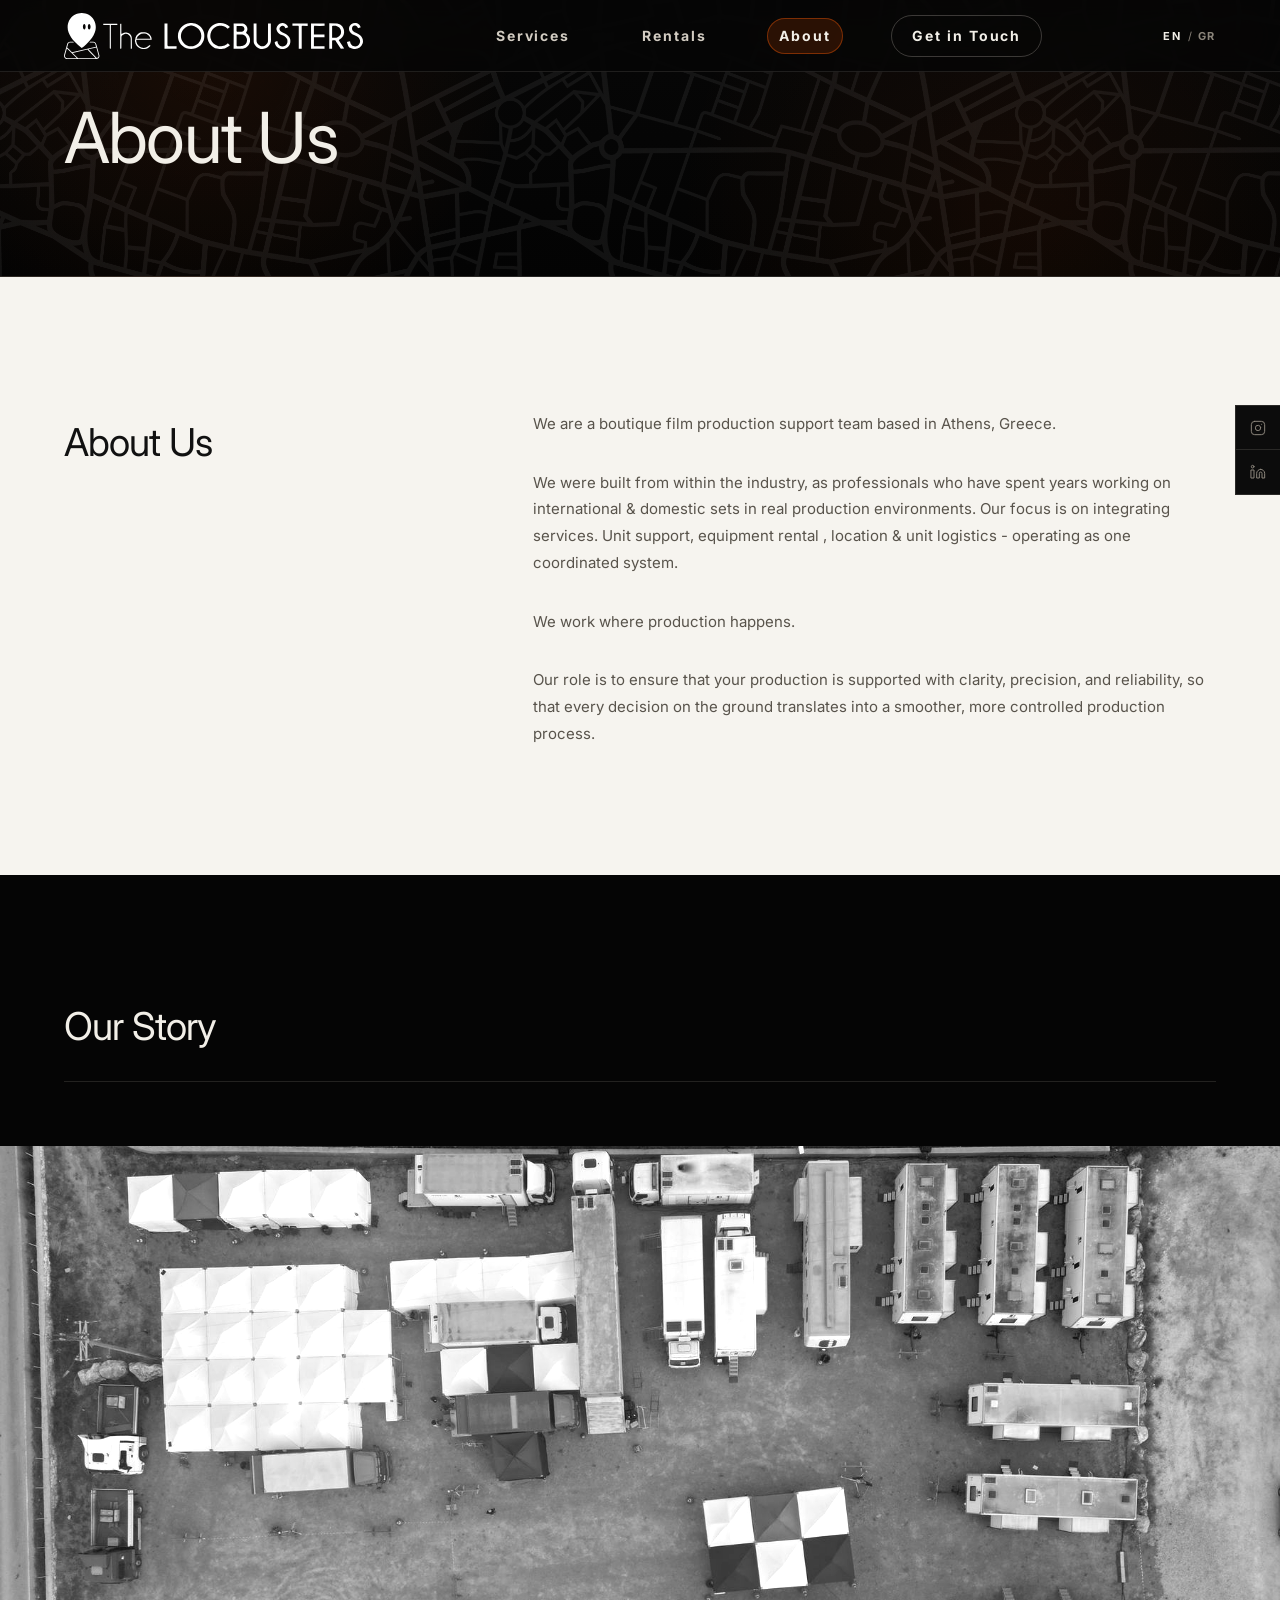
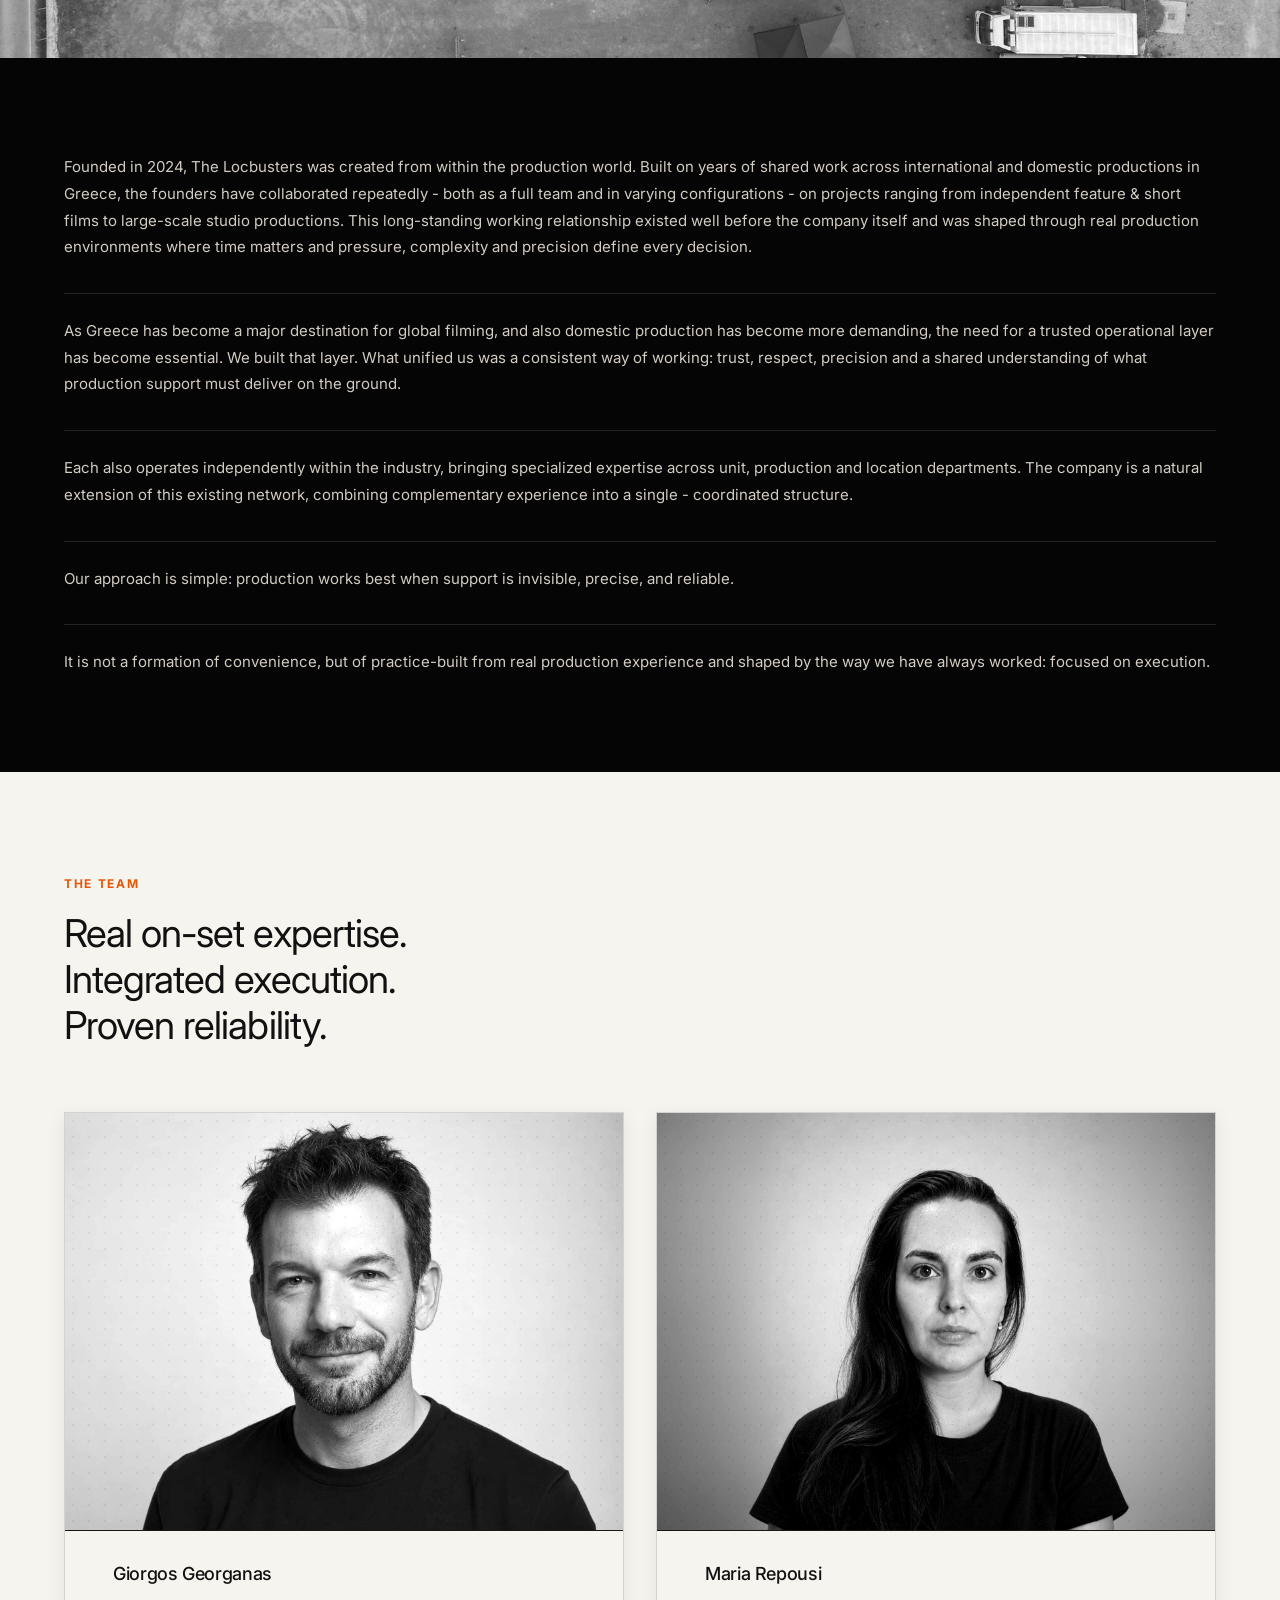
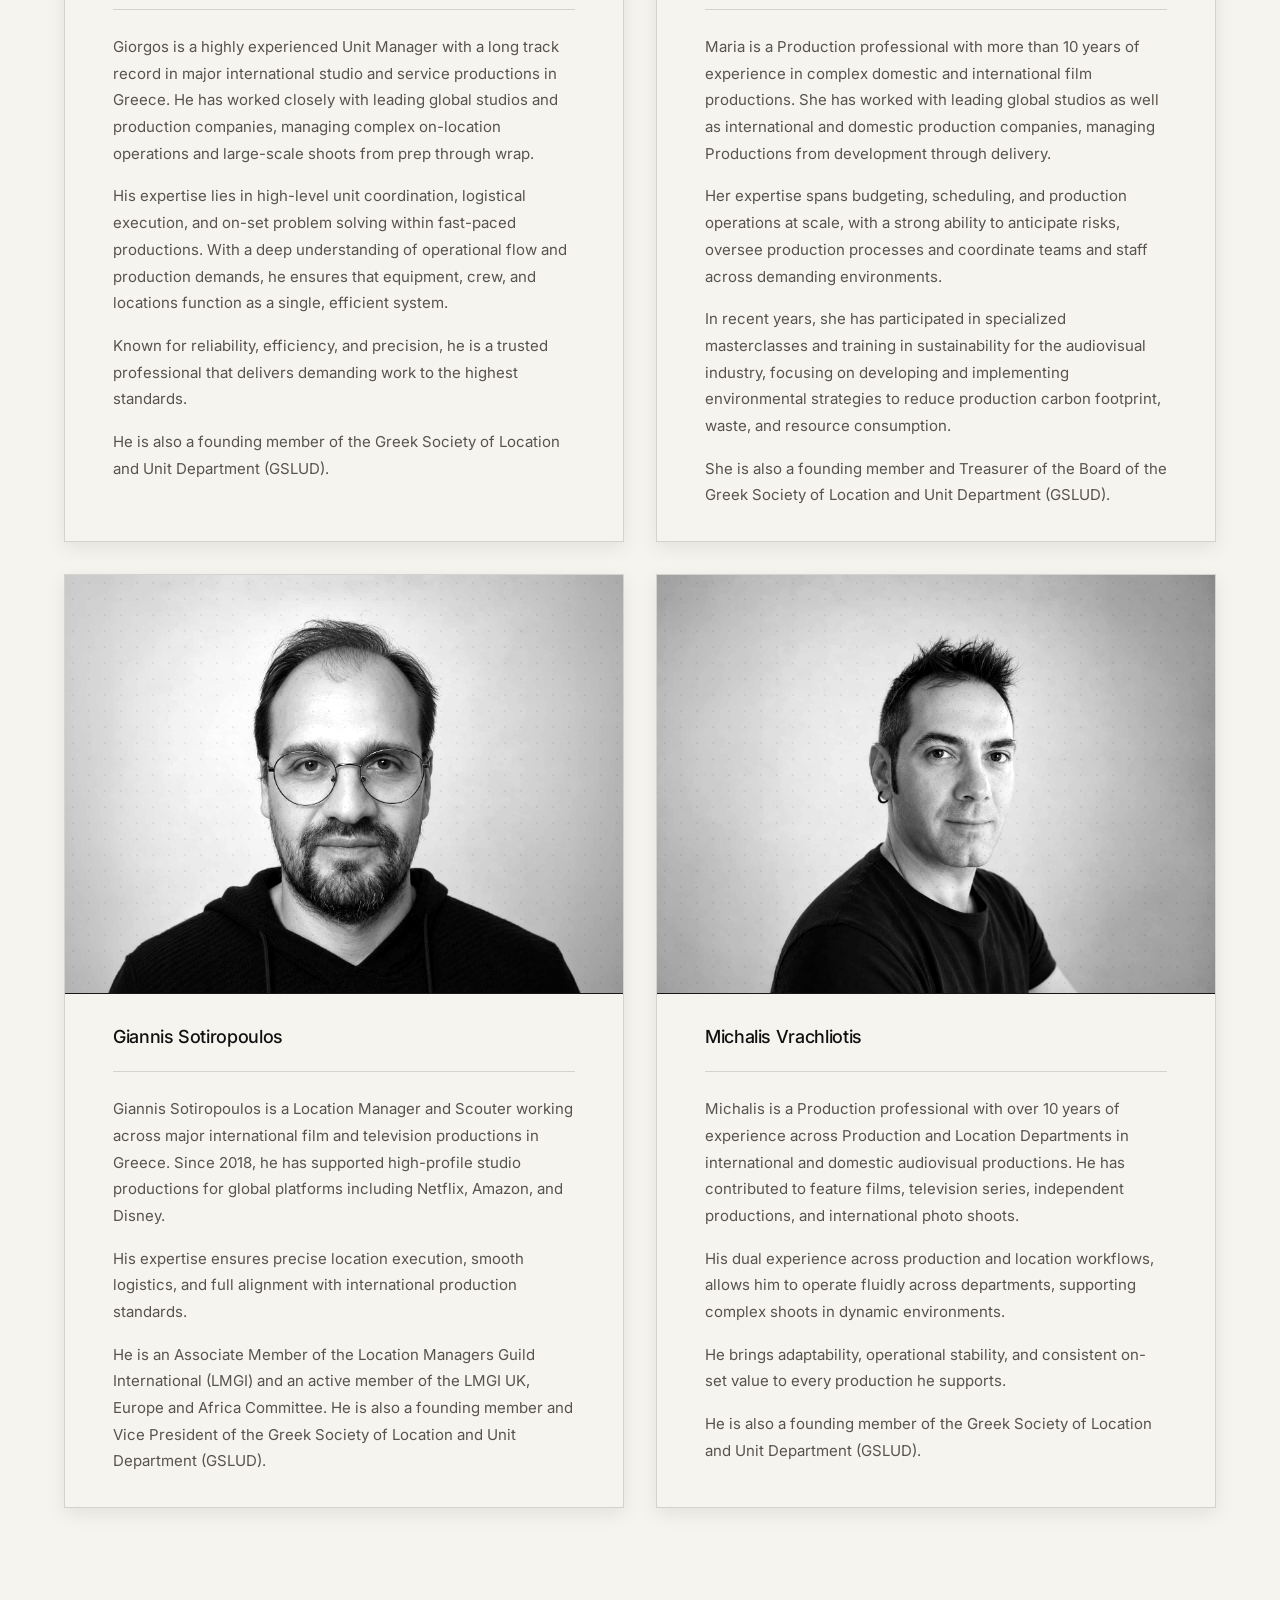
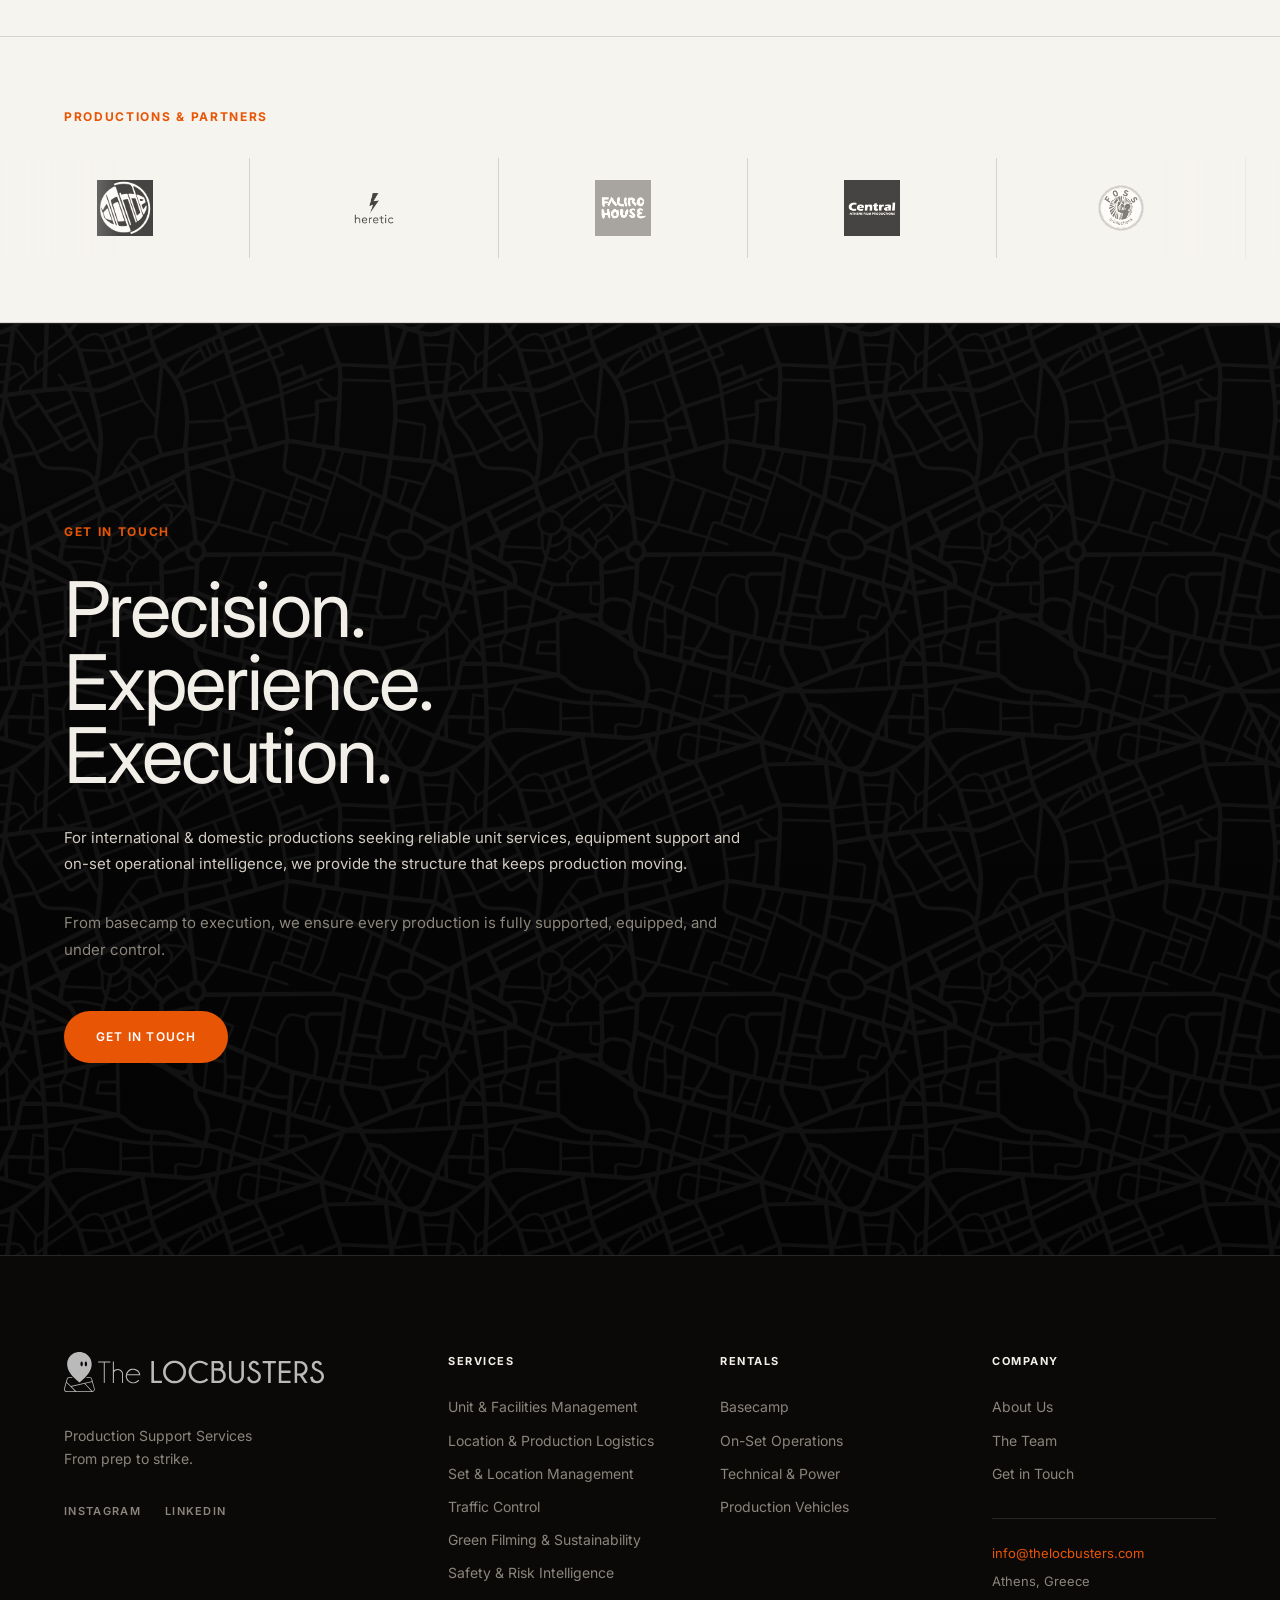
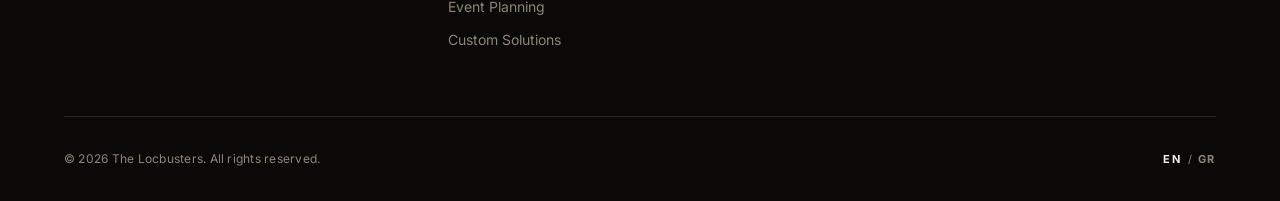
==== commit 575ed592: "Update Greek rentals subtitle to match the shorter English. Co-authored-by: Cursor <cursoragent@curs" ====
--- a/about/index.html
+++ b/about/index.html
@@ -4,6 +4,14 @@
   <meta charset="UTF-8" />
   <meta name="viewport" content="width=device-width, initial-scale=1.0" />
   <script src="/assets/js/i18n-boot.js?v=20260714a"></script>
+  <!-- Google tag (gtag.js) -->
+  <script async src="https://www.googletagmanager.com/gtag/js?id=G-NDXP93WSDH"></script>
+  <script>
+    window.dataLayer = window.dataLayer || [];
+    function gtag(){dataLayer.push(arguments);}
+    gtag('js', new Date());
+    gtag('config', 'G-NDXP93WSDH');
+  </script>
   <link rel="icon" type="image/png" href="/assets/images/favicon.png" />
   <title>About The Locbusters | Production Support Team</title>
   <meta name="description" content="Meet The Locbusters — a Greece-based production support team delivering unit, location, and equipment solutions." />
@@ -38,14 +46,14 @@
        SOCIAL FLOATING WIDGET
   ================================================ -->
   <div class="social-widget" aria-label="Social Media Links">
-    <a href="#" class="social-widget__link" aria-label="Instagram" target="_blank" rel="noopener noreferrer">
+    <a href="https://www.instagram.com/thelocbusters" class="social-widget__link" aria-label="Instagram" target="_blank" rel="noopener noreferrer">
       <svg width="16" height="16" viewBox="0 0 24 24" fill="none" stroke="currentColor" stroke-width="1.5" stroke-linecap="round" stroke-linejoin="round">
         <rect x="2" y="2" width="20" height="20" rx="5" ry="5"/>
         <path d="M16 11.37A4 4 0 1 1 12.63 8 4 4 0 0 1 16 11.37z"/>
         <line x1="17.5" y1="6.5" x2="17.51" y2="6.5"/>
       </svg>
     </a>
-    <a href="#" class="social-widget__link" aria-label="LinkedIn" target="_blank" rel="noopener noreferrer">
+    <a href="https://www.linkedin.com/company/thelocbusters/" class="social-widget__link" aria-label="LinkedIn" target="_blank" rel="noopener noreferrer">
       <svg width="16" height="16" viewBox="0 0 24 24" fill="none" stroke="currentColor" stroke-width="1.5" stroke-linecap="round" stroke-linejoin="round">
         <path d="M16 8a6 6 0 0 1 6 6v7h-4v-7a2 2 0 0 0-2-2 2 2 0 0 0-2 2v7h-4v-7a6 6 0 0 1 6-6z"/>
         <rect x="2" y="9" width="4" height="12"/>
@@ -98,7 +106,7 @@
         <button class="lang-switch__btn" data-lang="gr">GR</button>
       </div>
       <div class="mobile-menu__social">
-        <a href="#">IG</a><a href="#">LN</a>
+        <a href="https://www.instagram.com/thelocbusters">IG</a><a href="https://www.linkedin.com/company/thelocbusters/">LN</a>
       </div>
     </div>
   </div>
@@ -326,8 +334,8 @@
           </a>
           <p class="footer__tagline" data-i18n="footer.tagline">Production Support Services<br />From prep to strike.</p>
           <div class="footer__social">
-            <a href="#" class="footer__social-link" target="_blank" rel="noopener noreferrer">Instagram</a>
-            <a href="#" class="footer__social-link" target="_blank" rel="noopener noreferrer">LinkedIn</a>
+            <a href="https://www.instagram.com/thelocbusters" class="footer__social-link" target="_blank" rel="noopener noreferrer">Instagram</a>
+            <a href="https://www.linkedin.com/company/thelocbusters/" class="footer__social-link" target="_blank" rel="noopener noreferrer">LinkedIn</a>
           </div>
         </div>
         <div class="footer__nav-group">
@@ -378,7 +386,7 @@
     </div>
   </footer>
 
-  <script src="/assets/js/main.js?v=20260714a"></script>
+  <script src="/assets/js/main.js?v=20260715a"></script>
 
 </body>
 </html>
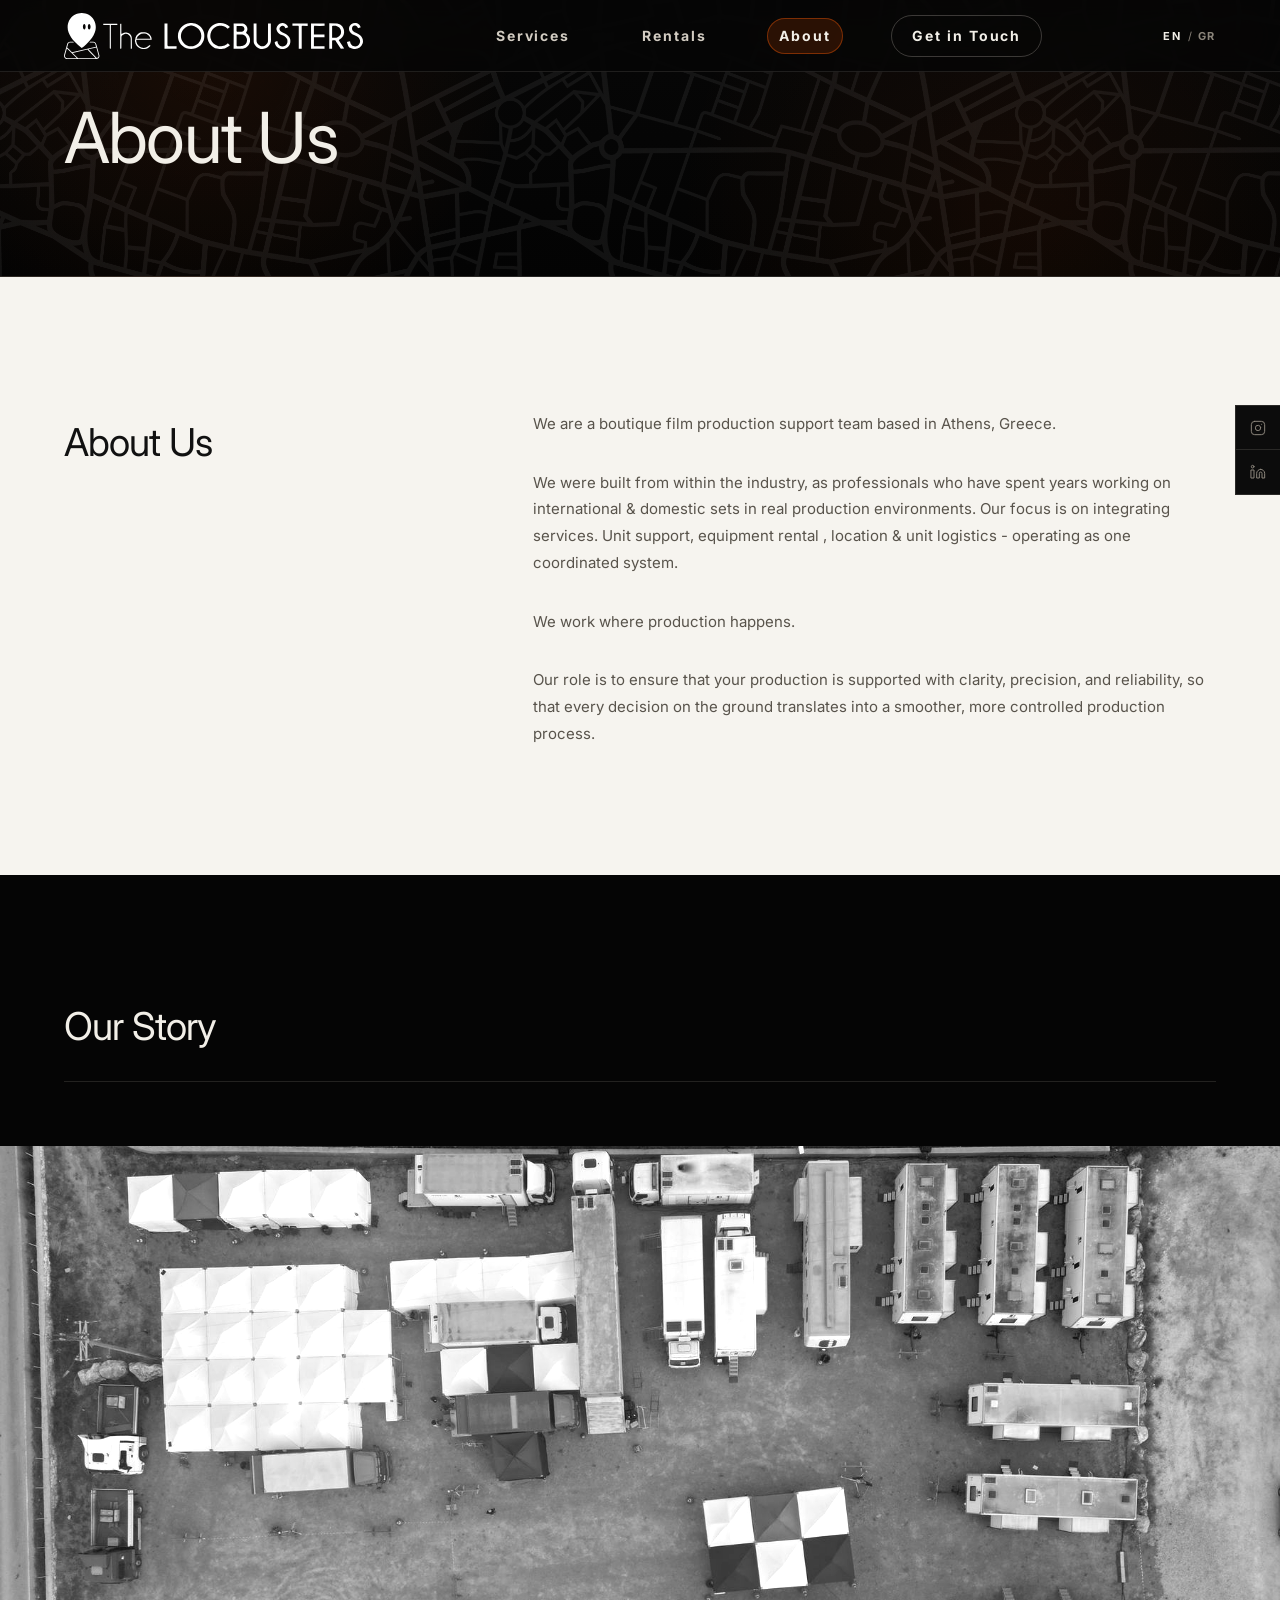
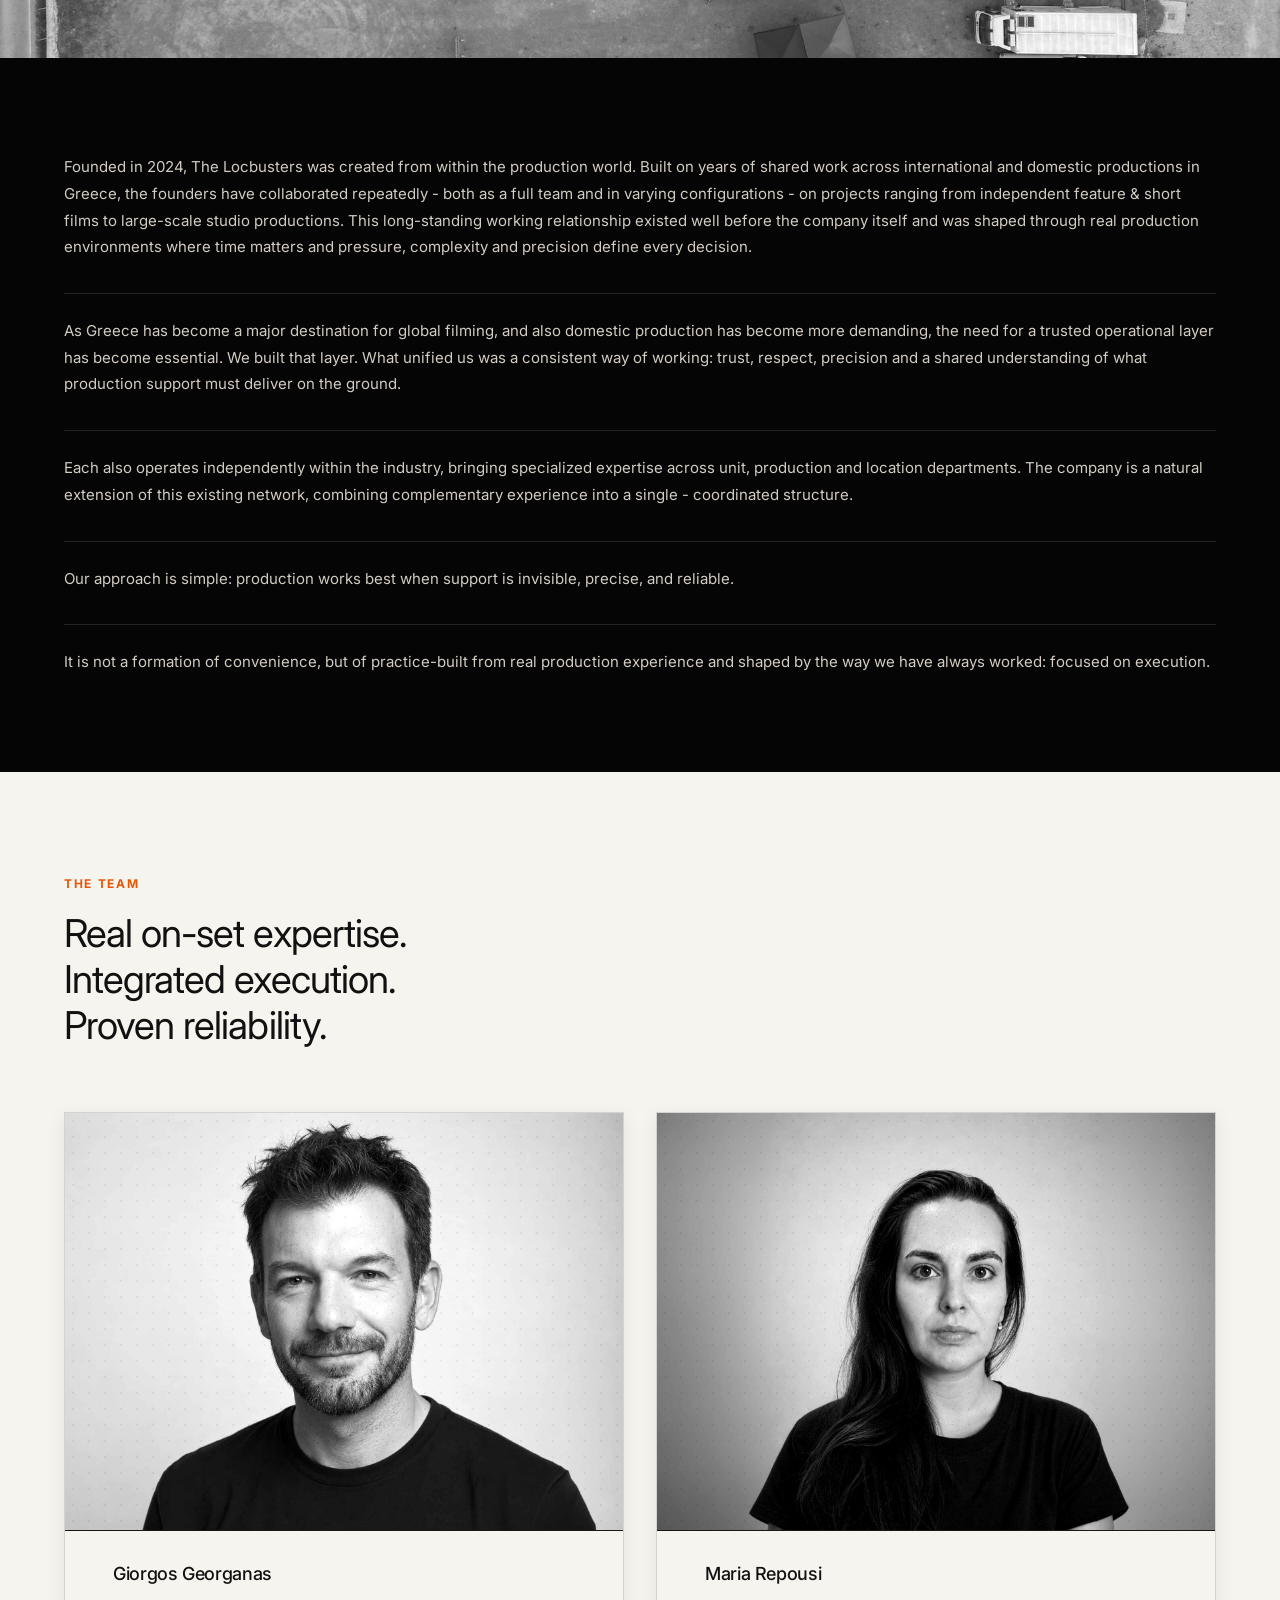
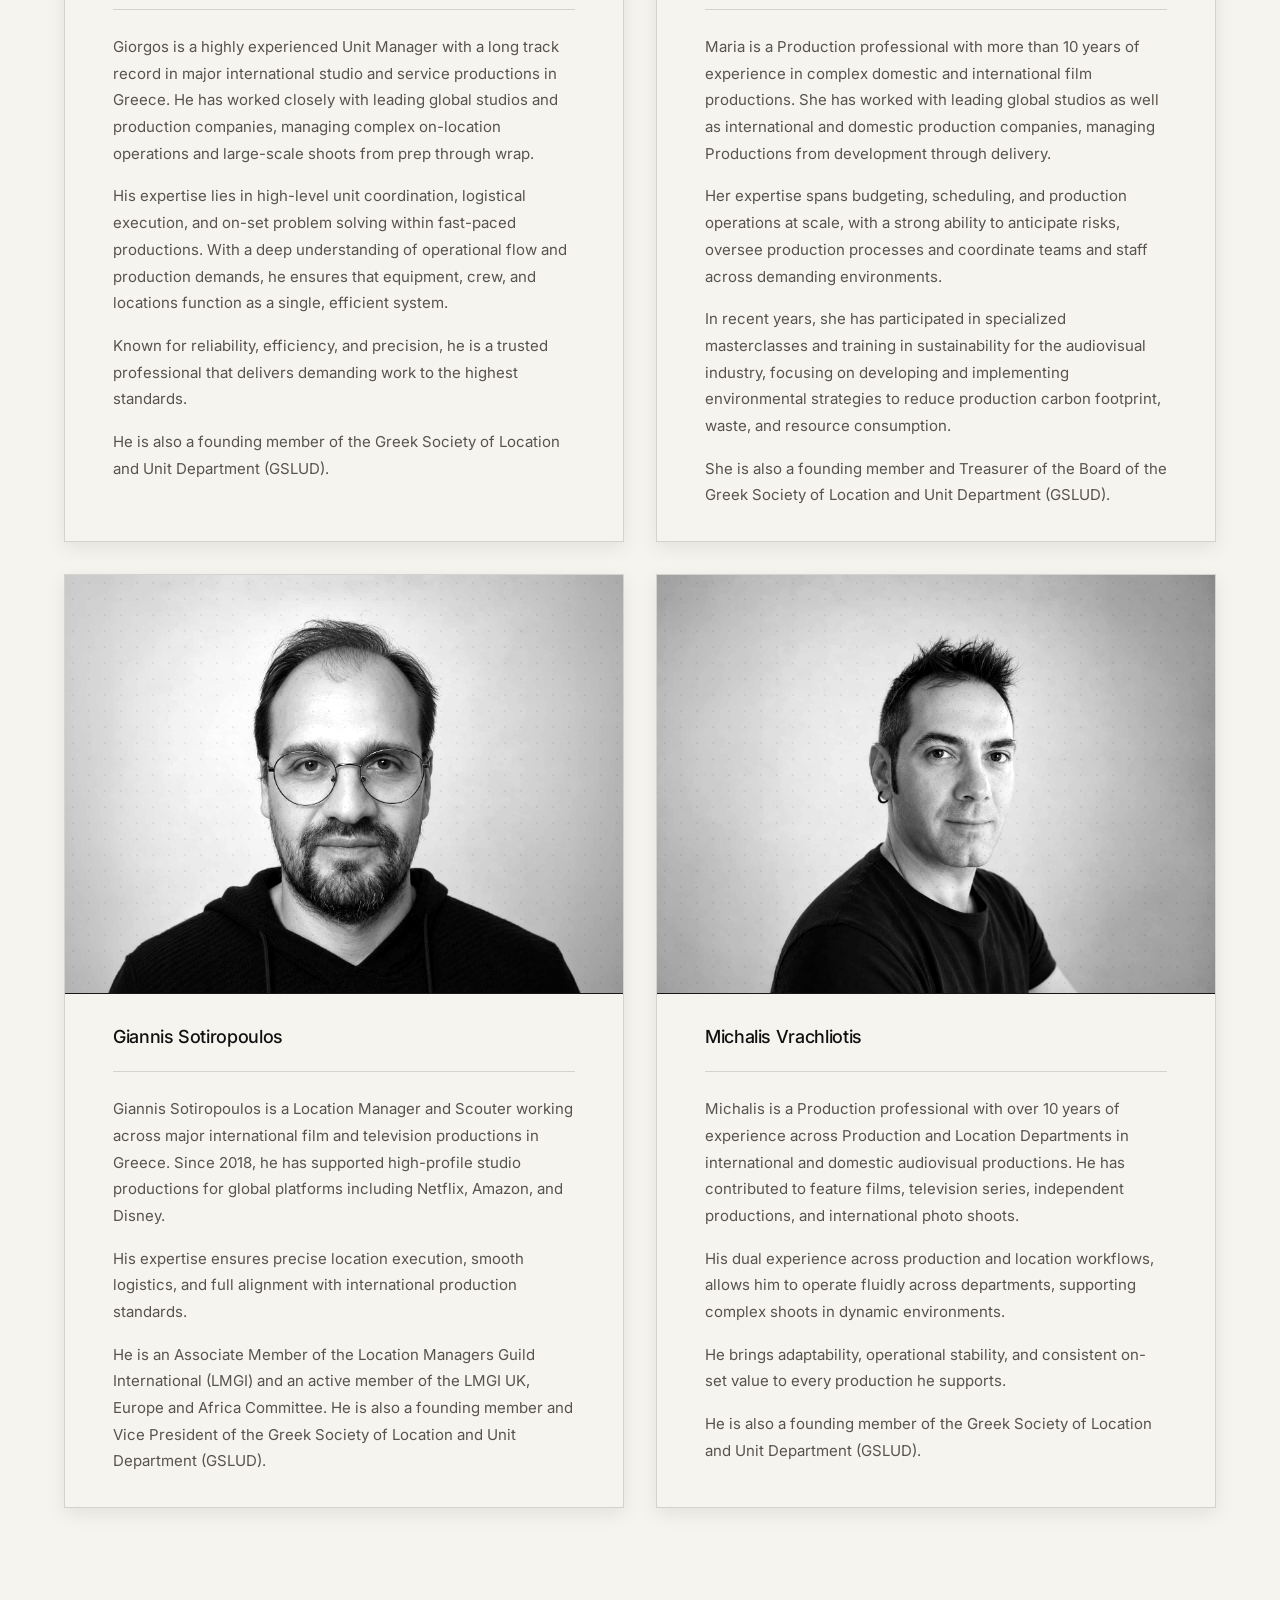
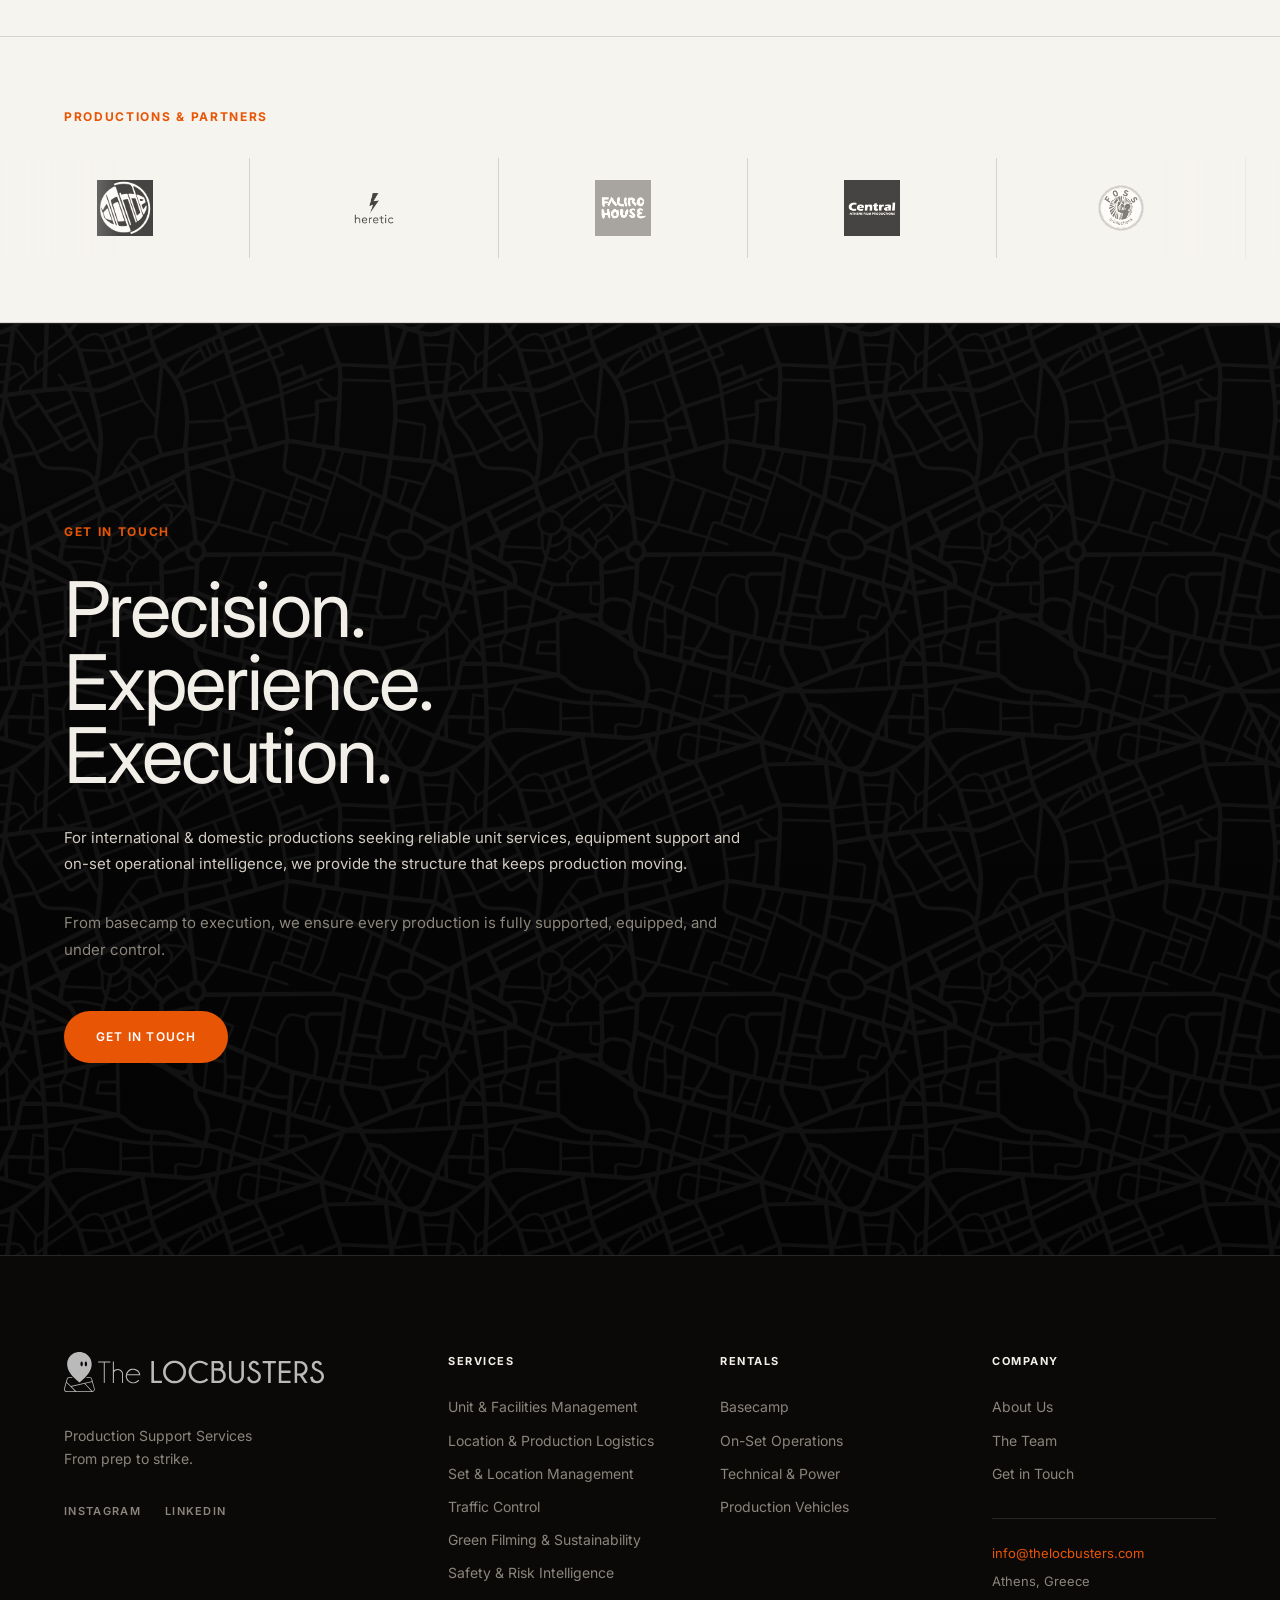
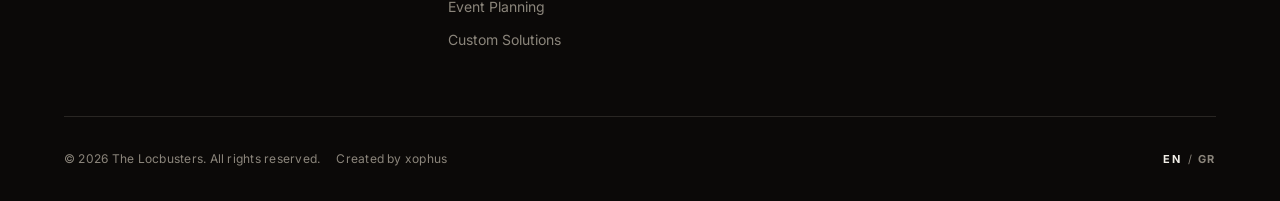
==== commit db78f325: "Add Created by xophus credit to the footer. Co-authored-by: Cursor <cursoragent@cursor.com>" ====
--- a/about/index.html
+++ b/about/index.html
@@ -374,7 +374,13 @@
         </div>
       </div>
       <div class="footer__bottom">
-        <p class="footer__copy" data-i18n="footer.copy">&copy; 2026 The Locbusters. All rights reserved.</p>
+        <div class="footer__bottom-left">
+          <p class="footer__copy" data-i18n="footer.copy">&copy; 2026 The Locbusters. All rights reserved.</p>
+          <p class="footer__copy footer__credit">
+            <span data-i18n="footer.createdBy">Created by</span>
+            <a href="https://xophus.com/" class="footer__credit-link" target="_blank" rel="noopener noreferrer">xophus</a>
+          </p>
+        </div>
         <div class="footer__bottom-right">
           <div class="lang-switch">
             <button class="lang-switch__btn active" data-lang="en">EN</button>
@@ -386,7 +392,7 @@
     </div>
   </footer>
 
-  <script src="/assets/js/main.js?v=20260715a"></script>
+  <script src="/assets/js/main.js?v=20260715b"></script>
 
 </body>
 </html>
--- a/assets/css/styles.css
+++ b/assets/css/styles.css
@@ -1279,10 +1279,31 @@
   justify-content: space-between;
 }
 
+.footer__bottom-left {
+  display: flex;
+  flex-wrap: wrap;
+  align-items: center;
+  gap: 0.35rem 1rem;
+}
+
 .footer__copy {
   font-size: 0.75rem;
   color: var(--c-text-muted);
   letter-spacing: 0.02em;
+}
+
+.footer__credit {
+  margin: 0;
+}
+
+.footer__credit-link {
+  color: inherit;
+  text-decoration: none;
+  transition: color var(--t-fast);
+}
+
+.footer__credit-link:hover {
+  color: var(--c-text);
 }
 
 /* ----------------------------------------------------------
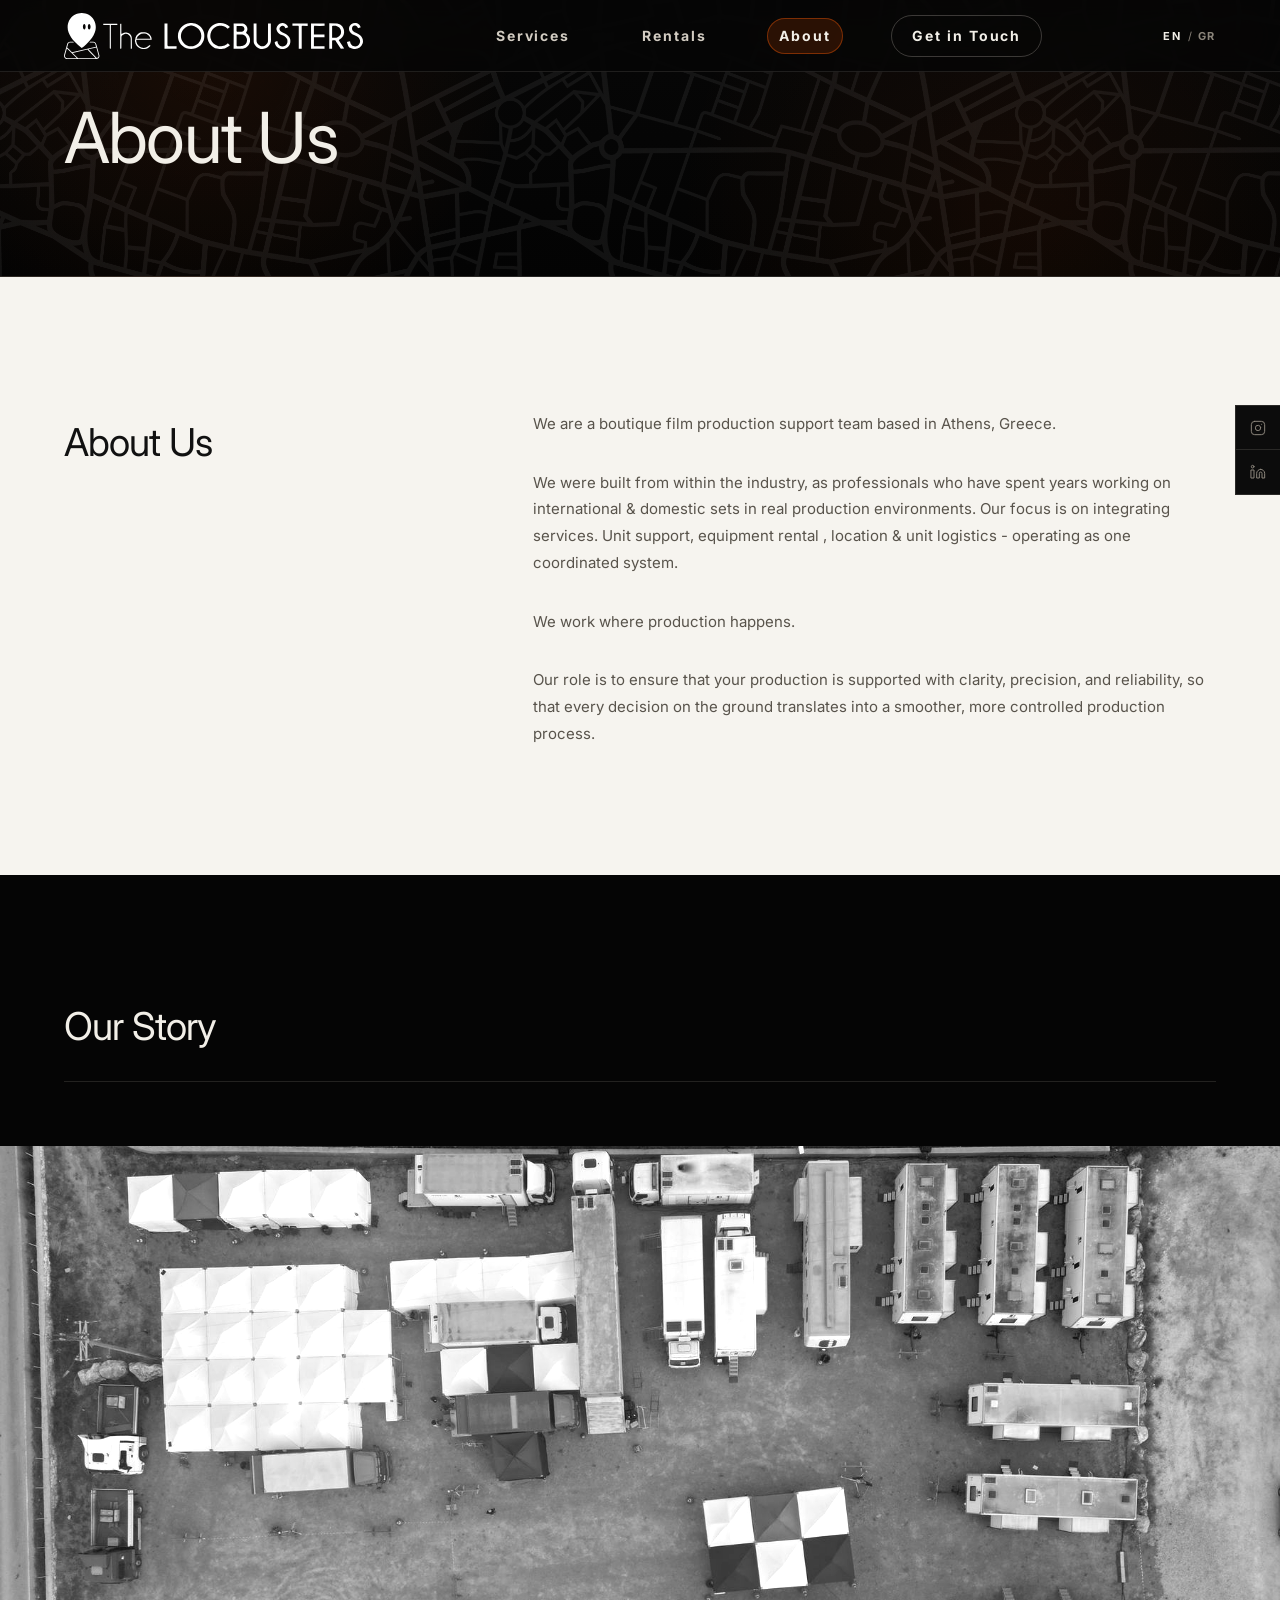
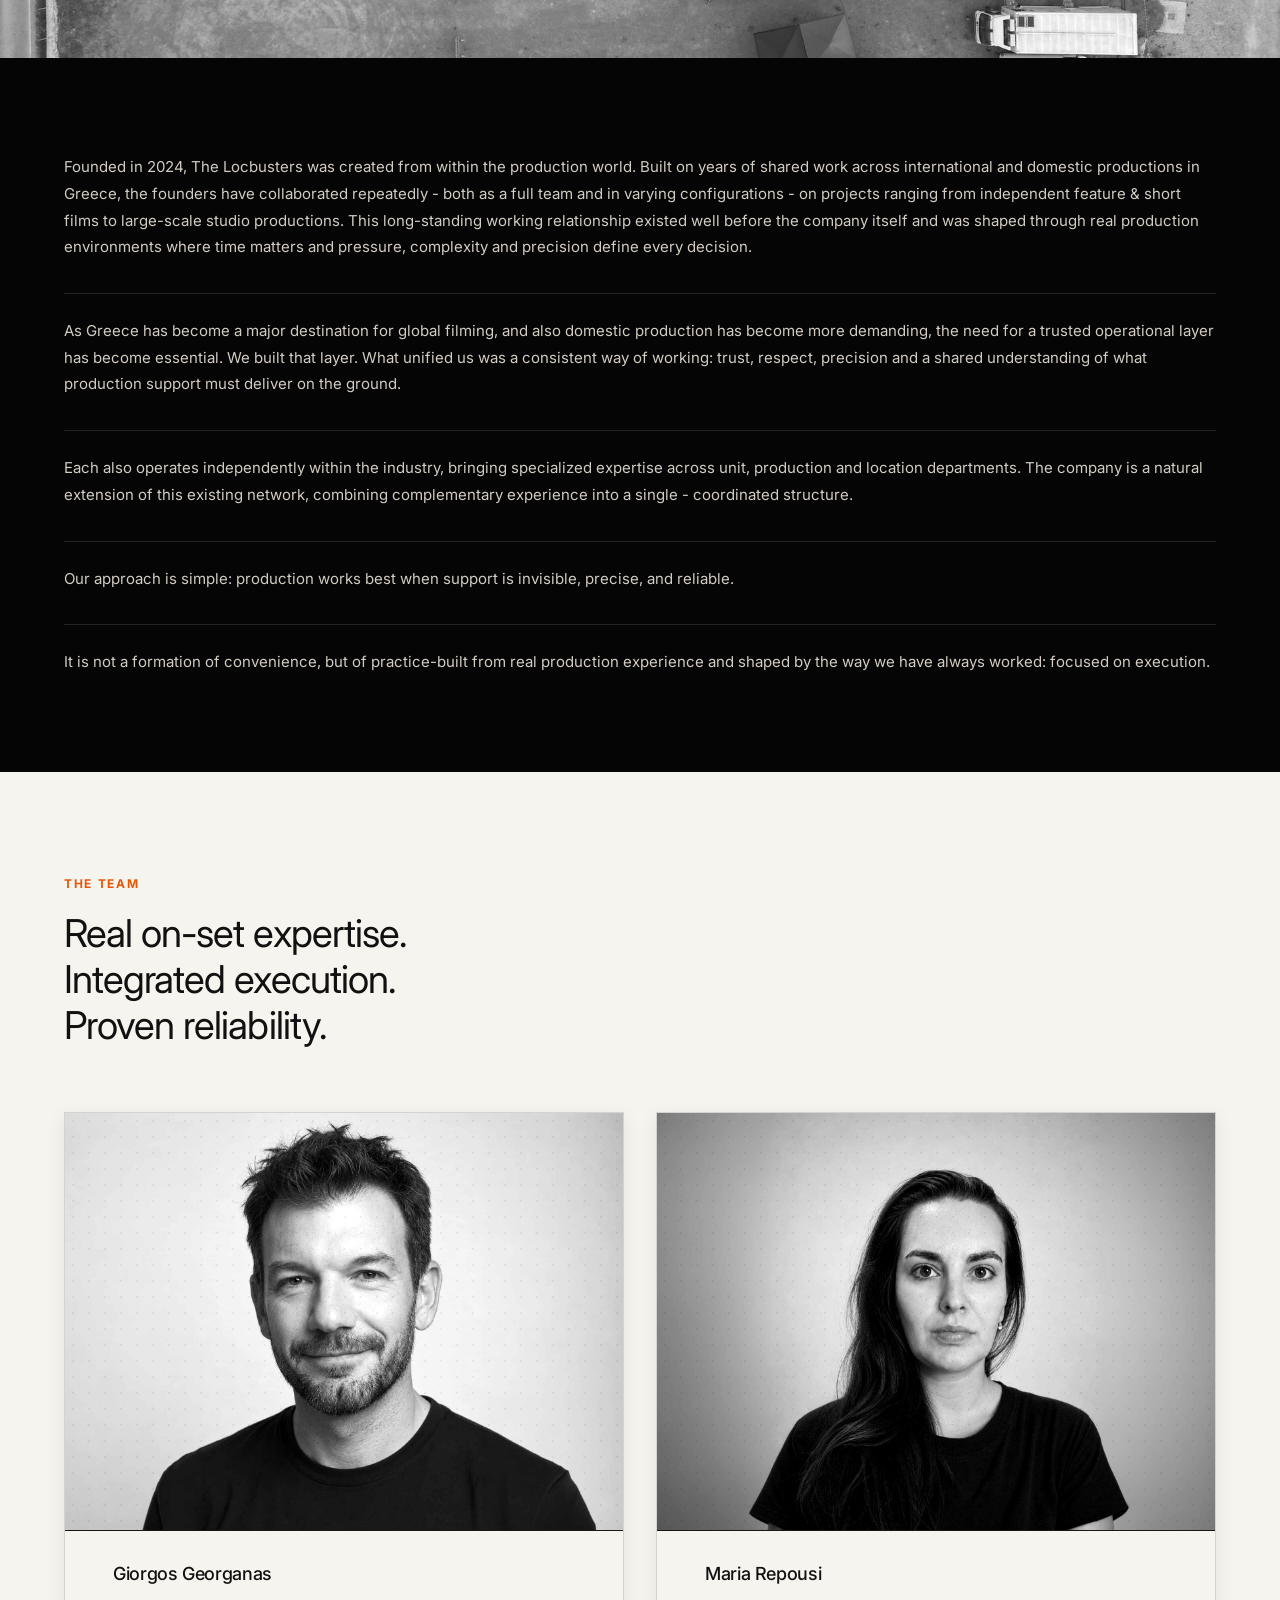
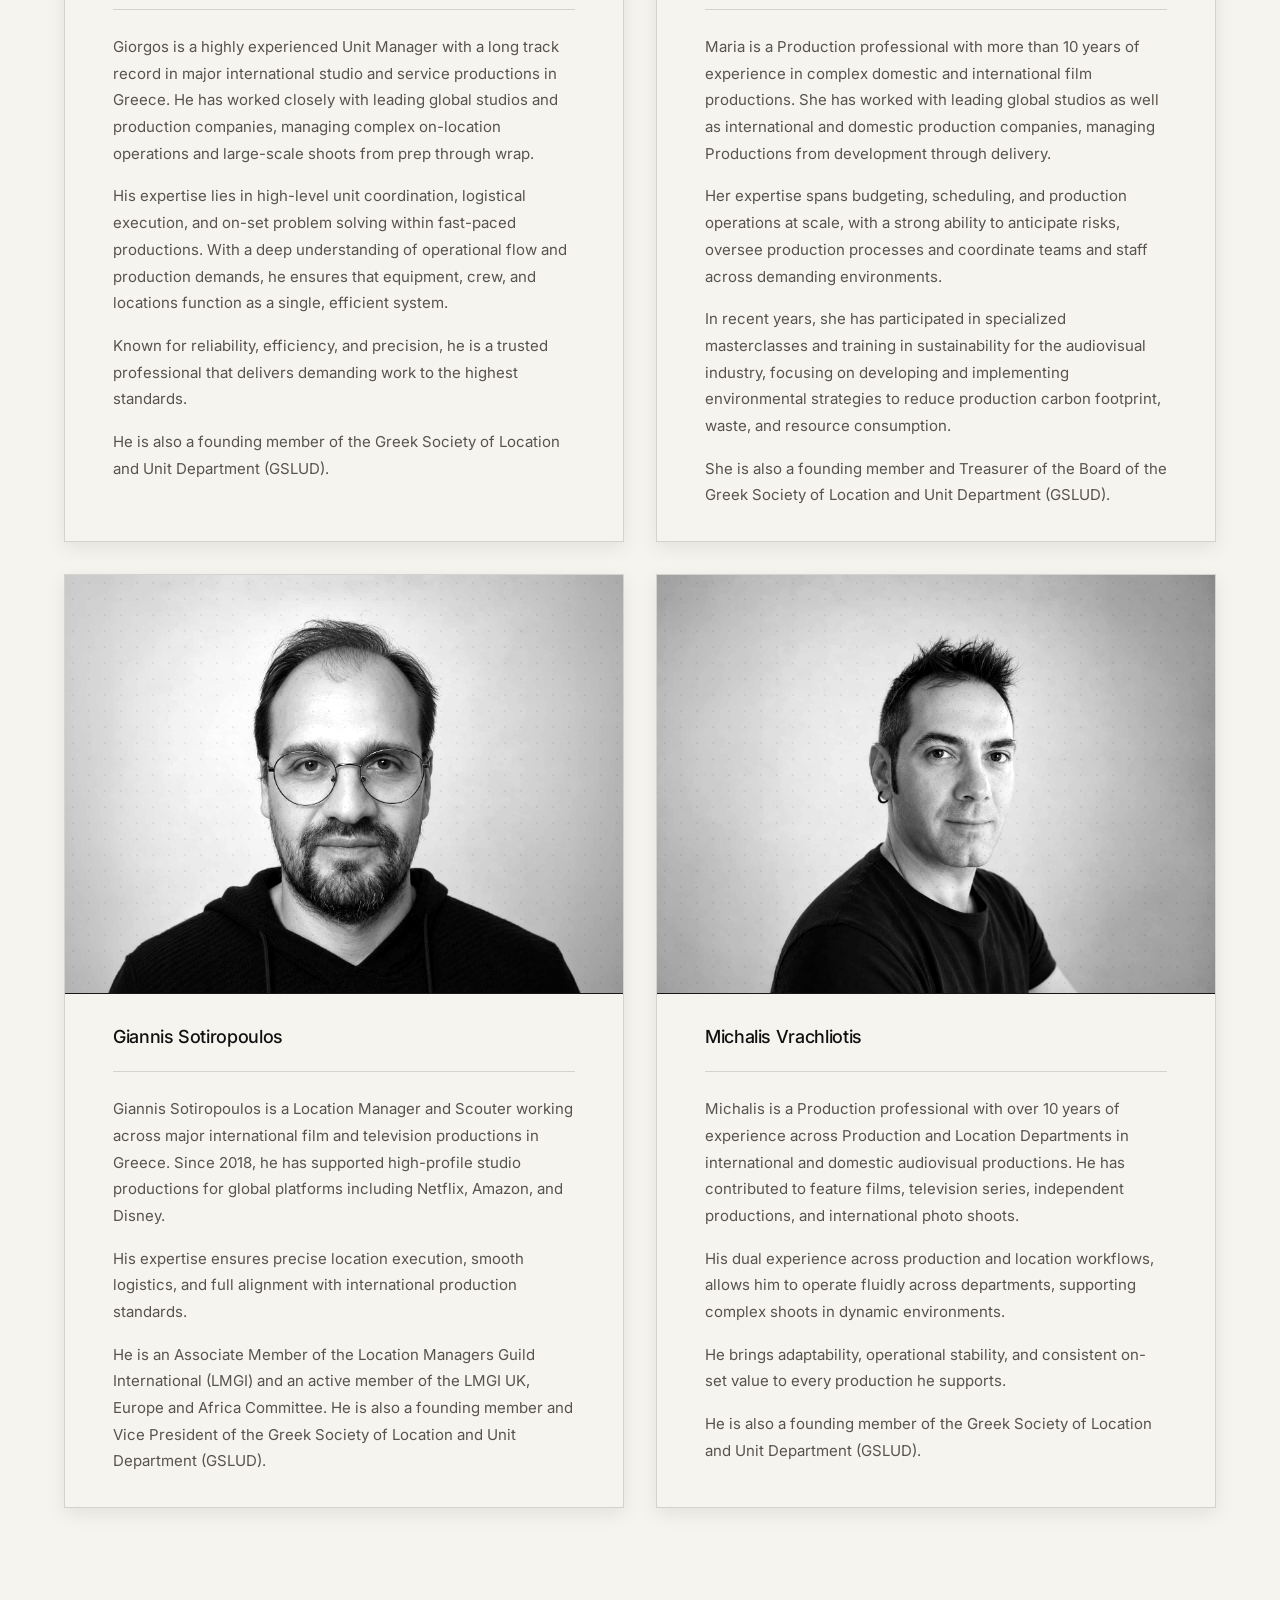
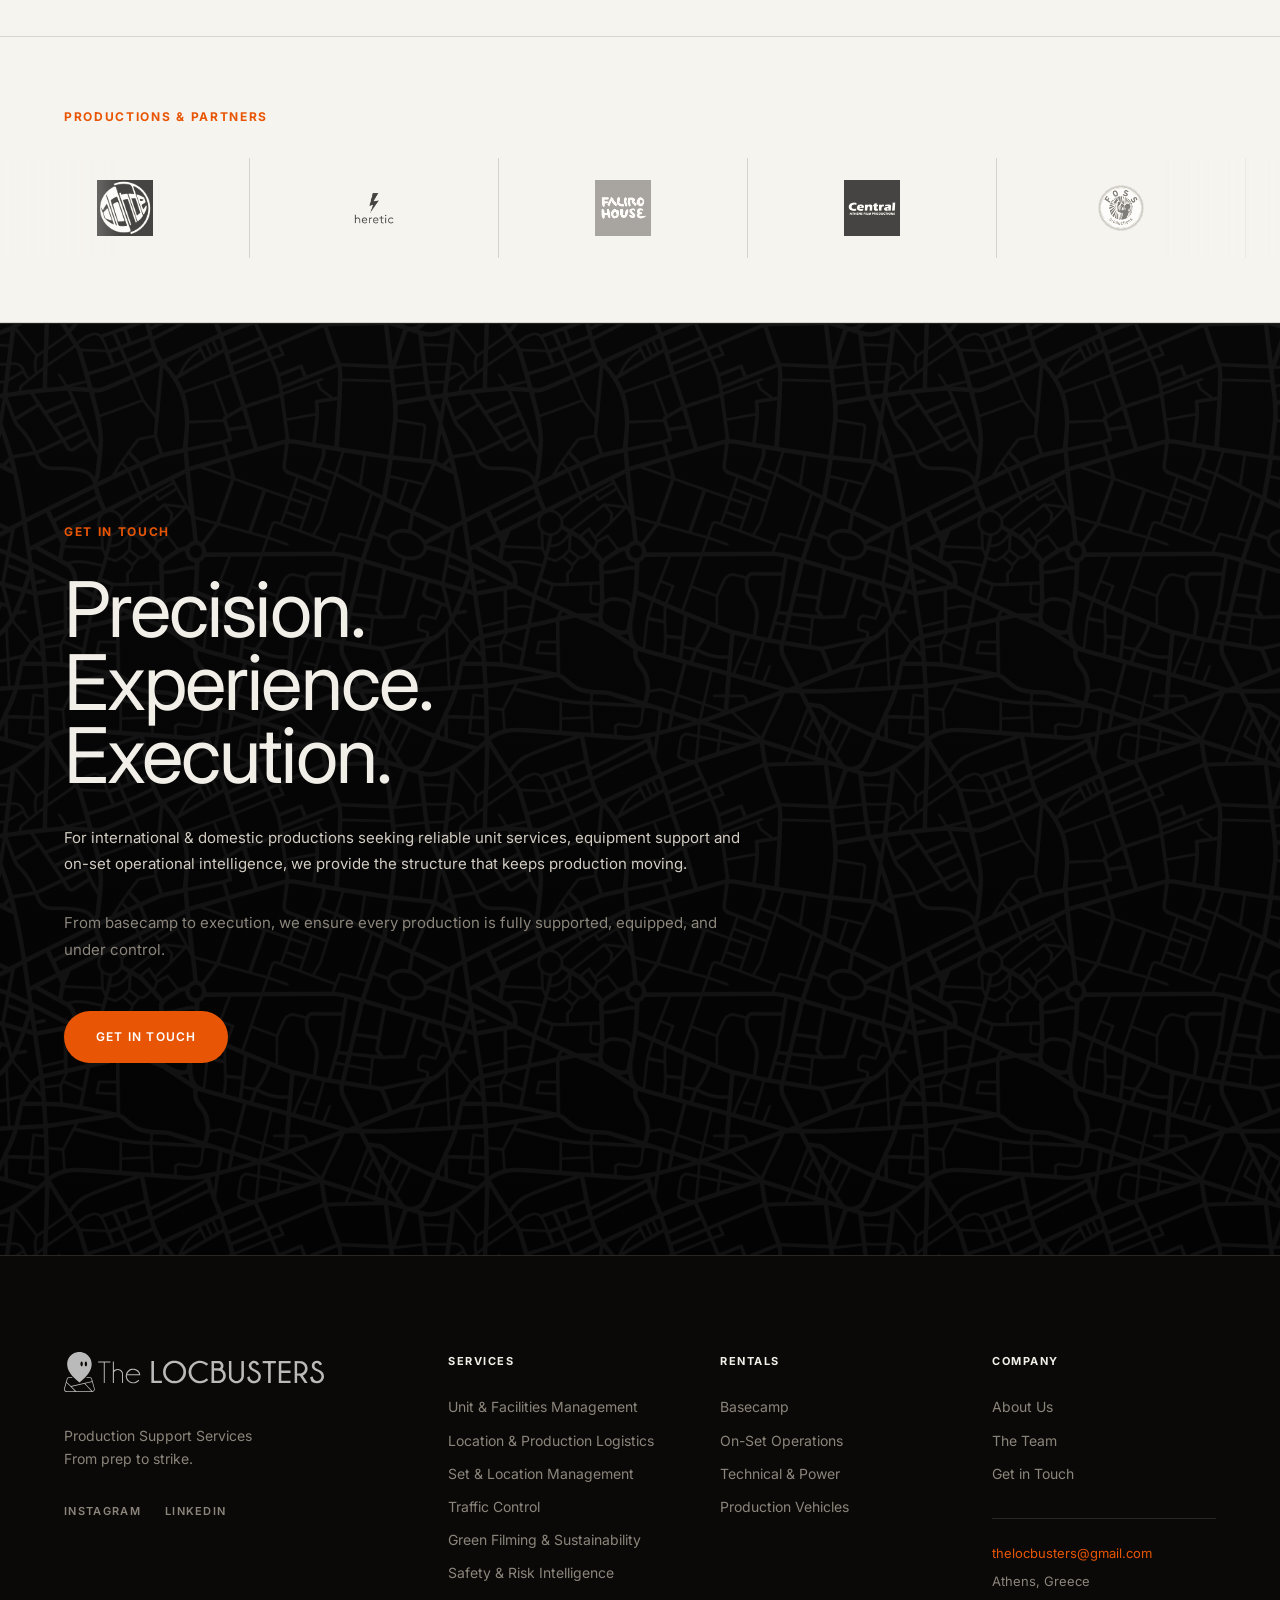
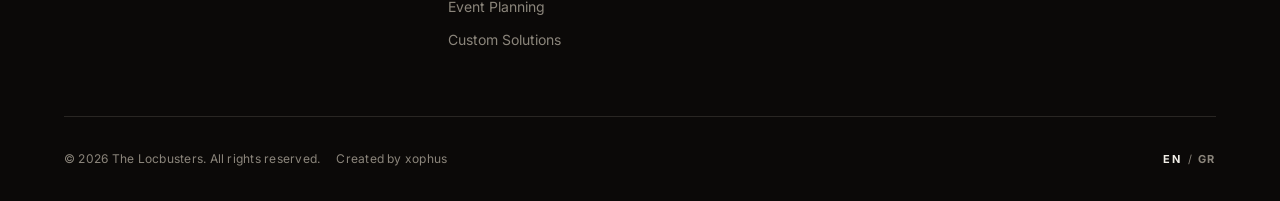
==== commit 48cb6137: "Connect the contact form to Formspree. Send enquiries through the verified form endpoint, provide lo" ====
--- a/about/index.html
+++ b/about/index.html
@@ -35,7 +35,7 @@
   <link rel="preconnect" href="https://fonts.gstatic.com" crossorigin />
   <link href="https://fonts.googleapis.com/css2?family=Inter:wght@300;400;500;600&display=swap" rel="stylesheet" />
 
-  <link rel="stylesheet" href="/assets/css/styles.css" />
+  <link rel="stylesheet" href="/assets/css/styles.css?v=20260715a" />
   <link rel="stylesheet" href="/assets/css/services.css" />
   <link rel="stylesheet" href="/assets/css/about.css" />
   <link rel="stylesheet" href="/assets/css/boutique.css" />
@@ -368,7 +368,7 @@
             <a href="/contact/" class="footer__nav-link" data-i18n="footer.contact">Get in Touch</a>
           </nav>
           <div class="footer__contact">
-            <a href="mailto:info@thelocbusters.com" class="footer__contact-link">info@thelocbusters.com</a>
+            <a href="mailto:thelocbusters@gmail.com" class="footer__contact-link">thelocbusters@gmail.com</a>
             <p class="footer__contact-text" data-i18n="footer.location">Athens, Greece</p>
           </div>
         </div>
@@ -392,7 +392,7 @@
     </div>
   </footer>
 
-  <script src="/assets/js/main.js?v=20260715b"></script>
+  <script src="/assets/js/main.js?v=20260821a"></script>
 
 </body>
 </html>
--- a/assets/css/styles.css
+++ b/assets/css/styles.css
@@ -1387,12 +1387,32 @@
   }
 
   /* Header */
+  .header__inner {
+    gap: var(--sp-1);
+  }
+
+  .header__logo {
+    flex: 1 1 auto;
+    min-width: 0;
+  }
+
+  .header__logo-img {
+    width: min(100%, 280px);
+    height: auto;
+    max-height: 46px;
+  }
+
+  .header__actions {
+    flex: 0 0 auto;
+  }
+
   .header__nav {
     display: none;
   }
 
   .hamburger {
     display: flex;
+    margin-right: 0;
   }
 
   .header__actions .lang-switch {
